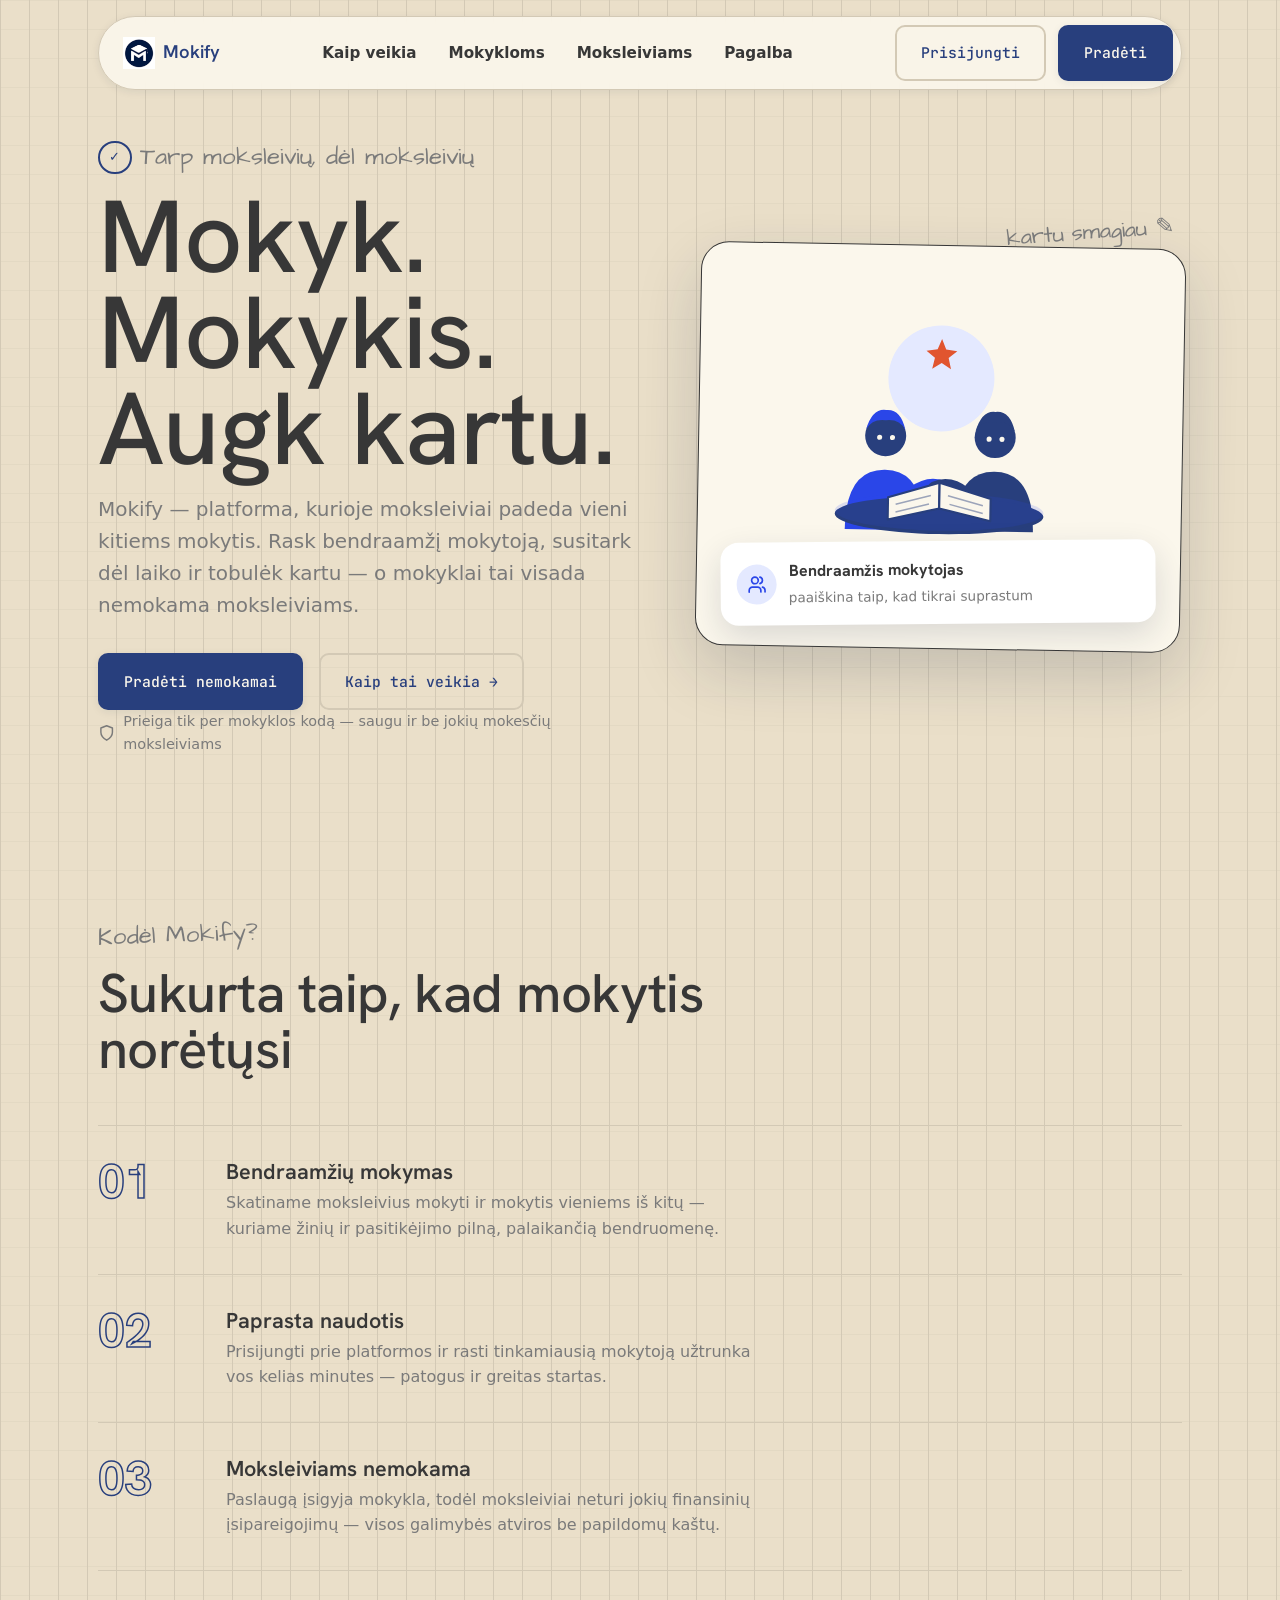
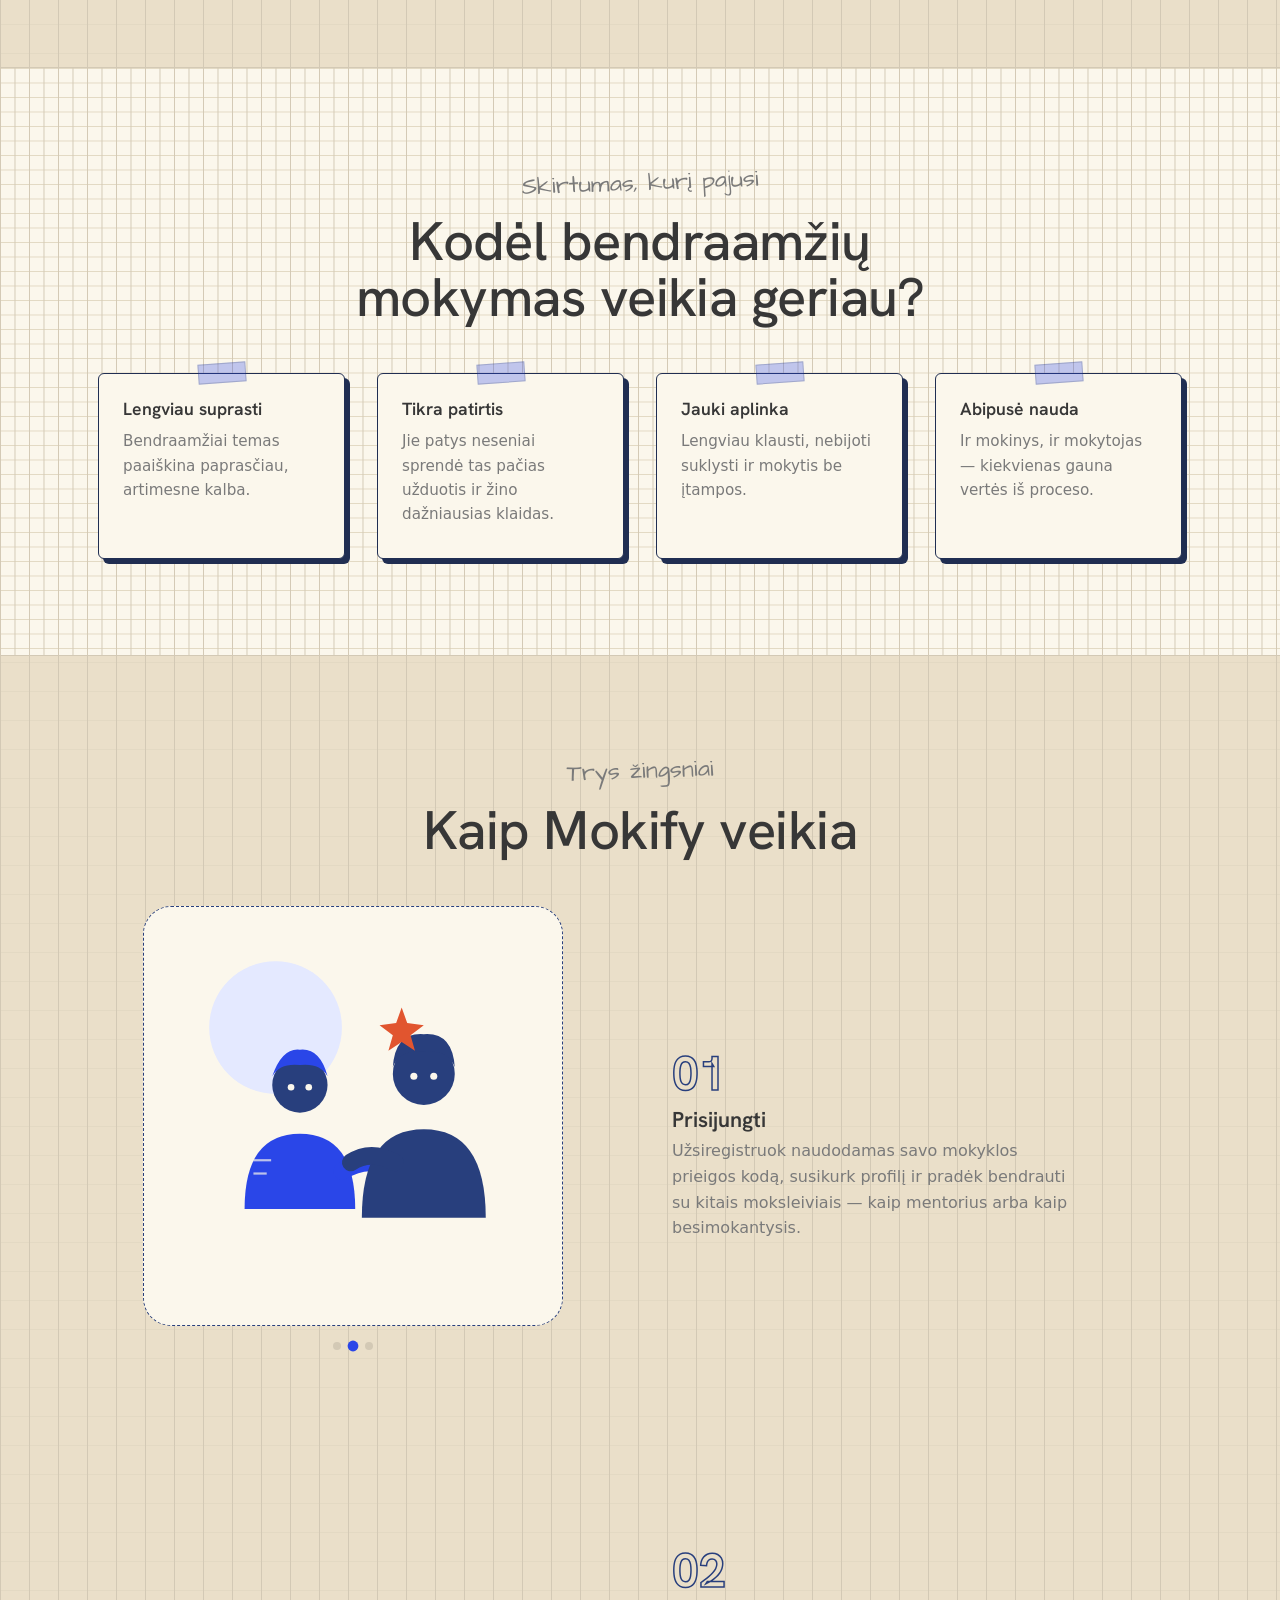
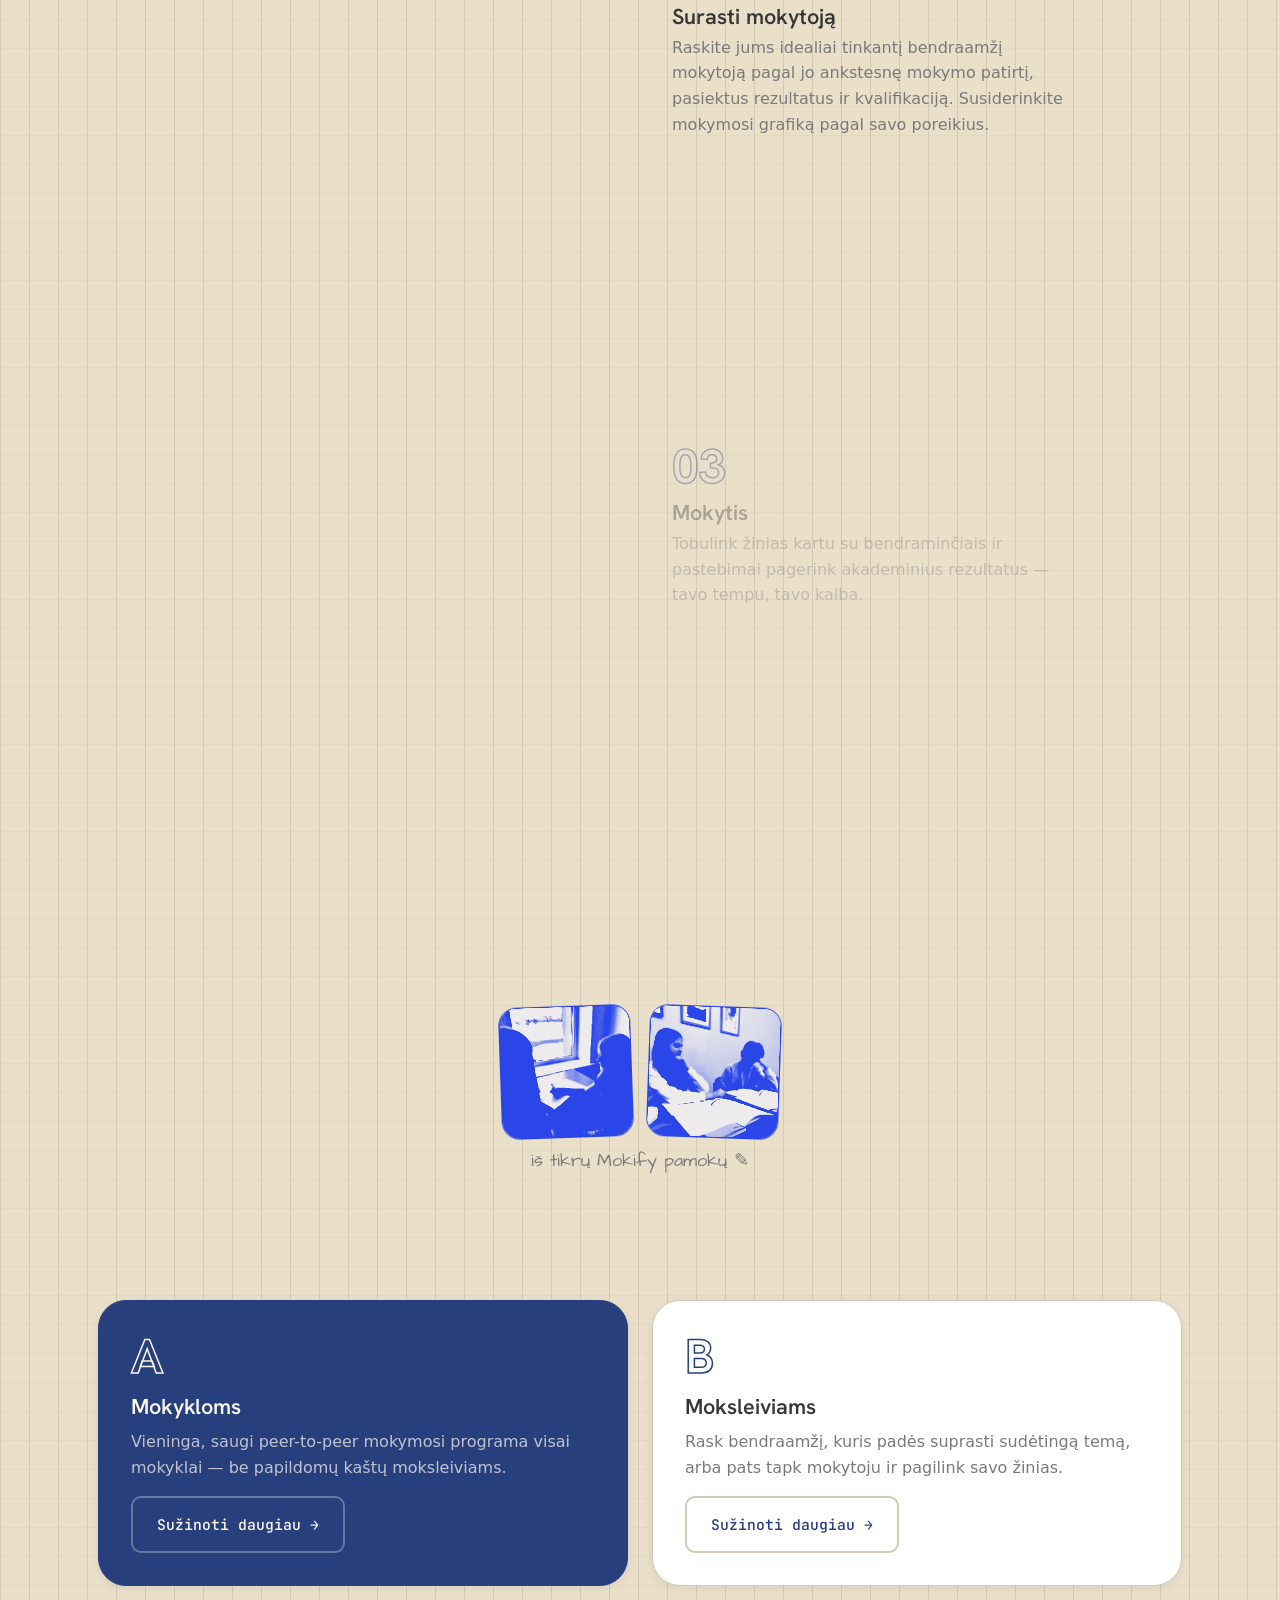
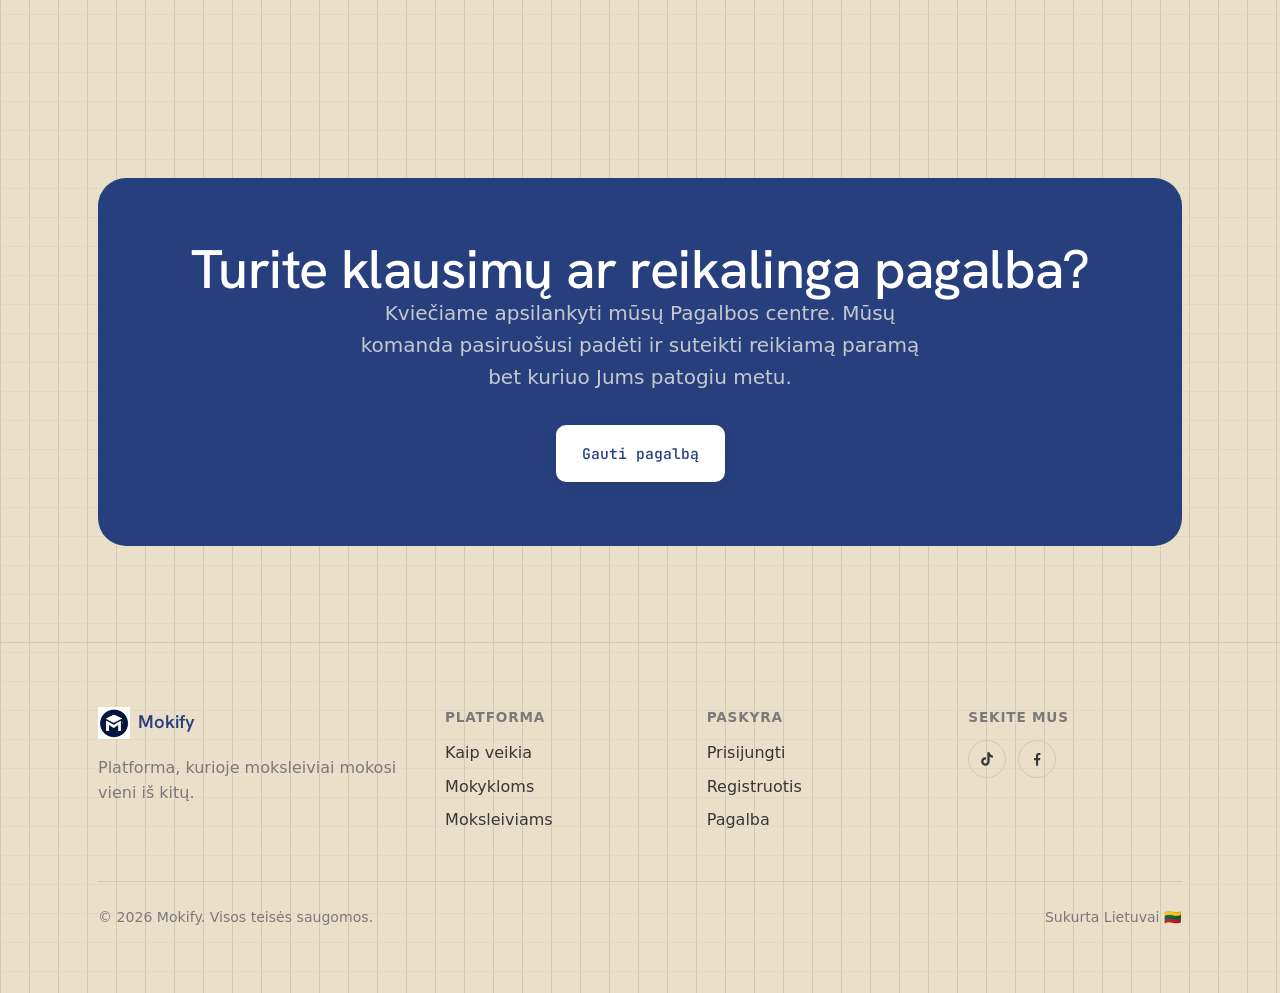
==== index.html @ 71fbcb48 "Initial commit: Mokify landing page Static HTML/CSS/JS landing page for Mokify, a peer-to-peer learn" ====
<!doctype html>
<html lang="lt" class="no-js">
<head>
<meta charset="UTF-8">
<meta name="viewport" content="width=device-width, initial-scale=1">
<title>Mokify — Mokyk. Mokykis. Augk kartu su bendraamžiais.</title>
<meta name="description" content="Mokify — platforma, kurioje moksleiviai mokosi vieni iš kitų. Mokykloms paprasta įdiegti, moksleiviams visada nemokama.">
<link rel="icon" href="assets/img/logo-mark.png">
<link rel="stylesheet" href="assets/css/style.css">
<script>document.documentElement.classList.replace('no-js','js');</script>
</head>
<body class="paper">

<a class="skip-link" href="#main">Praleisti ir pereiti prie turinio</a>

<!-- Duotone filter used to tint real Mokify program photos into the brand navy/cream palette -->
<svg width="0" height="0" style="position:absolute">
  <filter id="mokify-duotone" color-interpolation-filters="sRGB">
    <feColorMatrix type="matrix" values="0.33 0.33 0.33 0 0  0.33 0.33 0.33 0 0  0.33 0.33 0.33 0 0  0 0 0 1 0"/>
    <feComponentTransfer>
      <feFuncR type="table" tableValues="0.165 0.165 0.984"/>
      <feFuncG type="table" tableValues="0.275 0.275 0.969"/>
      <feFuncB type="table" tableValues="0.910 0.910 0.925"/>
    </feComponentTransfer>
  </filter>

  <defs>
    <!-- Scene 1: Prisijungti — figure logging in with a school ID at a laptop -->
    <symbol id="scene-login" viewBox="0 0 320 320">
      <circle cx="228" cy="86" r="72" fill="var(--blue-100)"/>
      <rect x="58" y="214" width="204" height="14" rx="6" fill="var(--navy-900)"/>
      <rect x="74" y="228" width="10" height="46" fill="var(--navy-900)"/>
      <rect x="236" y="228" width="10" height="46" fill="var(--navy-900)"/>
      <path d="M118 214 Q118 148 165 148 Q212 148 212 214 Z" fill="var(--blue-600)"/>
      <path d="M133 196 Q148 178 165 188" stroke="var(--blue-600)" stroke-width="17" stroke-linecap="round" fill="none"/>
      <path d="M197 196 Q182 178 165 188" stroke="var(--blue-600)" stroke-width="17" stroke-linecap="round" fill="none"/>
      <path d="M124 198 L124 152 L206 152 L206 198 Z" fill="var(--navy-900)"/>
      <rect x="130" y="158" width="70" height="34" fill="var(--blue-600)"/>
      <line x1="138" y1="167" x2="176" y2="167" stroke="var(--cream-100)" stroke-width="3" stroke-linecap="round"/>
      <line x1="138" y1="176" x2="164" y2="176" stroke="var(--cream-100)" stroke-width="3" stroke-linecap="round" opacity="0.7"/>
      <line x1="138" y1="185" x2="186" y2="185" stroke="var(--cream-100)" stroke-width="3" stroke-linecap="round"/>
      <circle cx="165" cy="104" r="26" fill="var(--navy-900)"/>
      <path d="M139 96 Q148 68 165 70 Q184 68 191 96 Q184 84 165 86 Q146 84 139 96Z" fill="var(--blue-600)"/>
      <circle cx="156" cy="106" r="3.2" fill="var(--cream-100)"/>
      <circle cx="174" cy="106" r="3.2" fill="var(--cream-100)"/>
      <rect x="228" y="46" width="66" height="86" rx="9" fill="var(--cream-100)" stroke="var(--navy-900)" stroke-width="2.5"/>
      <path d="M261 66 283 75 261 84 239 75Z" fill="var(--blue-600)"/>
      <circle cx="261" cy="98" r="11" fill="var(--navy-900)" opacity="0.18"/>
      <line x1="243" y1="112" x2="279" y2="112" stroke="var(--navy-900)" stroke-width="2.2" stroke-linecap="round" opacity="0.55"/>
      <line x1="243" y1="120" x2="269" y2="120" stroke="var(--navy-900)" stroke-width="2.2" stroke-linecap="round" opacity="0.35"/>
      <path pathLength="1" class="draw-in-path" d="M196 143 204 152 220 132" stroke="var(--red-500)" stroke-width="4.5" stroke-linecap="round" stroke-linejoin="round" fill="none"/>
    </symbol>

    <!-- Scene 2: Surasti mokytoją — two figures meeting mid-conversation -->
    <symbol id="scene-match" viewBox="0 0 320 320">
      <circle cx="90" cy="80" r="60" fill="var(--blue-100)"/>
      <path d="M62 244 Q62 176 112 176 Q162 176 162 244 Z" fill="var(--blue-600)"/>
      <circle cx="112" cy="132" r="25" fill="var(--navy-900)"/>
      <path d="M87 124 Q96 98 112 100 Q130 98 137 124 Q130 112 112 114 Q94 112 87 124Z" fill="var(--blue-600)"/>
      <circle cx="104" cy="134" r="3" fill="var(--cream-100)"/>
      <circle cx="120" cy="134" r="3" fill="var(--cream-100)"/>
      <path d="M150 210 Q172 196 192 206" stroke="var(--blue-600)" stroke-width="16" stroke-linecap="round" fill="none"/>

      <path d="M168 252 Q168 172 224 172 Q280 172 280 252 Z" fill="var(--navy-900)"/>
      <circle cx="224" cy="122" r="28" fill="var(--navy-900)"/>
      <path d="M196 116 Q198 84 224 86 Q250 84 252 116 Q246 100 224 102 Q202 100 196 116Z" fill="var(--navy-900)"/>
      <circle cx="215" cy="124" r="3.2" fill="var(--cream-100)"/>
      <circle cx="233" cy="124" r="3.2" fill="var(--cream-100)"/>
      <path d="M198 202 Q176 190 158 202" stroke="var(--navy-900)" stroke-width="16" stroke-linecap="round" fill="none"/>

      <g stroke="var(--cream-100)" stroke-width="2" opacity="0.7">
        <line x1="70" y1="200" x2="86" y2="200"/>
        <line x1="70" y1="212" x2="82" y2="212"/>
      </g>

      <path pathLength="1" class="draw-in-path" d="M204 62 209 76 224 78 212 87 216 101 204 93 192 101 196 87 184 78 199 76Z" fill="var(--red-500)" stroke="none"/>
    </symbol>

    <!-- Scene 3: Mokytis — two figures studying together at a table -->
    <symbol id="scene-learn" viewBox="0 0 320 320">
      <circle cx="160" cy="80" r="62" fill="var(--blue-100)"/>

      <!-- figure A -->
      <path d="M50 258 Q50 188 96 188 Q142 188 142 258 Z" fill="var(--blue-600)"/>
      <circle cx="96" cy="148" r="24" fill="var(--navy-900)"/>
      <path d="M73 141 Q80 116 96 118 Q113 116 119 141 Q112 128 96 130 Q80 128 73 141Z" fill="var(--blue-600)"/>
      <circle cx="89" cy="150" r="3" fill="var(--cream-100)"/>
      <circle cx="104" cy="150" r="3" fill="var(--cream-100)"/>
      <path d="M130 214 Q148 200 166 208" stroke="var(--blue-600)" stroke-width="15" stroke-linecap="round" fill="none"/>

      <!-- figure B -->
      <path d="M178 258 Q178 188 224 188 Q270 188 270 258 Z" fill="var(--navy-900)"/>
      <circle cx="224" cy="148" r="24" fill="var(--navy-900)"/>
      <path d="M201 141 Q208 116 224 118 Q241 116 247 141 Q240 128 224 130 Q208 128 201 141Z" fill="var(--navy-900)"/>
      <circle cx="217" cy="150" r="3" fill="var(--cream-100)"/>
      <circle cx="232" cy="150" r="3" fill="var(--cream-100)"/>
      <path d="M190 214 Q172 200 154 208" stroke="var(--navy-900)" stroke-width="15" stroke-linecap="round" fill="none"/>

      <!-- table sits in front of both figures' laps -->
      <ellipse cx="160" cy="240" rx="122" ry="22" fill="var(--navy-900)"/>
      <ellipse cx="160" cy="236" rx="122" ry="22" fill="var(--blue-600)" opacity="0.15"/>

      <!-- open book on the table, cream so it reads clearly against the navy -->
      <path d="M160 202 L100 220 L100 246 L160 232 Z" fill="var(--cream-100)" stroke="var(--navy-900)" stroke-width="2.5" stroke-linejoin="round"/>
      <path d="M160 202 L220 220 L220 246 L160 232 Z" fill="var(--cream-100)" stroke="var(--navy-900)" stroke-width="2.5" stroke-linejoin="round"/>
      <g stroke="var(--navy-900)" stroke-width="1.75" opacity="0.45">
        <line x1="109" y1="228" x2="150" y2="217"/>
        <line x1="109" y1="237" x2="148" y2="227"/>
        <line x1="170" y1="217" x2="211" y2="228"/>
        <line x1="172" y1="227" x2="211" y2="237"/>
      </g>

      <path pathLength="1" class="draw-in-path" style="--reveal-delay:70ms;" d="M160 144 C 172 144, 178 132, 172 122 C 166 114, 172 102, 160 98" stroke="var(--cream-100)" stroke-width="3" stroke-linecap="round" fill="none" opacity="0.9"/>
      <path pathLength="1" class="draw-in-path" style="--reveal-delay:140ms;" d="M160 34 165 46 178 48 168 56 171 69 160 62 149 69 152 56 142 48 155 46Z" fill="var(--red-500)" stroke="none"/>
    </symbol>
  </defs>
</svg>

<header class="site-header">
  <div class="container">
    <div class="nav-shell">
      <a href="index.html" class="brand">
        <img src="assets/img/logo-mark.png" alt="" width="32" height="32">
        Mokify
      </a>

      <nav class="nav-links" aria-label="Pagrindinis meniu">
        <a href="kaip-veikia.html">Kaip veikia</a>
        <a href="mokykloms.html">Mokykloms</a>
        <a href="moksleiviams.html">Moksleiviams</a>
        <a href="pagalba.html">Pagalba</a>
      </nav>

      <div class="nav-actions">
        <div class="nav-cta-group">
          <a href="prisijungti.html" class="btn btn-ghost">Prisijungti</a>
          <a href="registracija.html" class="btn btn-primary">Pradėti</a>
        </div>
        <button class="nav-toggle" aria-label="Atidaryti meniu" aria-expanded="false" aria-controls="mobile-menu">
          <svg width="20" height="20" viewBox="0 0 24 24" fill="none" stroke="currentColor" stroke-width="2" stroke-linecap="round"><line x1="3" y1="6" x2="21" y2="6"/><line x1="3" y1="12" x2="21" y2="12"/><line x1="3" y1="18" x2="21" y2="18"/></svg>
        </button>
      </div>
    </div>

    <div class="mobile-menu" id="mobile-menu">
      <a href="kaip-veikia.html">Kaip veikia</a>
      <a href="mokykloms.html">Mokykloms</a>
      <a href="moksleiviams.html">Moksleiviams</a>
      <a href="pagalba.html">Pagalba</a>
      <a href="prisijungti.html">Prisijungti</a>
      <a href="registracija.html" class="btn btn-primary btn-block">Pradėti</a>
    </div>
  </div>
</header>

<main id="main">

  <!-- HERO -->
  <section class="hero">
    <div class="container hero-grid">
      <div class="hero-copy">
        <p class="eyebrow" data-reveal style="--reveal-delay:0ms;"><span class="step-badge">✓</span> Tarp moksleivių, dėl moksleivių</p>
        <h1 data-reveal style="--reveal-delay:80ms;">Mokyk. Mokykis.<br>Augk kartu.</h1>
        <p class="lede" data-reveal style="--reveal-delay:160ms;">Mokify — platforma, kurioje moksleiviai padeda vieni kitiems mokytis. Rask bendraamžį mokytoją, susitark dėl laiko ir tobulėk kartu — o mokyklai tai visada nemokama moksleiviams.</p>

        <div class="hero-actions" data-reveal style="--reveal-delay:240ms;">
          <a href="registracija.html" class="btn btn-primary">Pradėti nemokamai</a>
          <a href="kaip-veikia.html" class="btn btn-ghost">Kaip tai veikia →</a>
        </div>

        <p class="hero-note" data-reveal style="--reveal-delay:300ms;">
          <svg width="18" height="18" viewBox="0 0 24 24" fill="none" stroke="currentColor" stroke-width="2" stroke-linecap="round" stroke-linejoin="round"><path d="M12 22s8-4.5 8-11V5l-8-3-8 3v6c0 6.5 8 11 8 11Z"/></svg>
          Prieiga tik per mokyklos kodą — saugu ir be jokių mokesčių moksleiviams
        </p>
      </div>

      <div class="hero-visual" data-reveal="scale" style="--reveal-delay:120ms;">
        <span class="hero-annotation">kartu smagiau ✎</span>
        <div class="hero-frame">
          <svg class="hero-illustration idle-float" viewBox="0 0 320 320" style="--tilt:0.6deg;"><use href="#scene-learn"></use></svg>
          <div class="hero-tag">
            <span class="icon-dot">
              <svg width="20" height="20" viewBox="0 0 24 24" fill="none" stroke="currentColor" stroke-width="2" stroke-linecap="round" stroke-linejoin="round"><path d="M17 21v-2a4 4 0 0 0-4-4H7a4 4 0 0 0-4 4v2"/><circle cx="10" cy="7" r="4"/><path d="M22 21v-2a4 4 0 0 0-3-3.87"/><path d="M16 3.13a4 4 0 0 1 0 7.75"/></svg>
            </span>
            <span>
              <strong style="display:block; font-family: var(--font-display);">Bendraamžis mokytojas</strong>
              <span class="text-muted" style="font-size:0.85rem;">paaiškina taip, kad tikrai suprastum</span>
            </span>
          </div>
        </div>
      </div>
    </div>
  </section>

  <!-- WHY MOKIFY -->
  <section class="section">
    <div class="container">
      <div class="section-head" data-reveal>
        <p class="eyebrow">Kodėl Mokify?</p>
        <h2>Sukurta taip, kad mokytis norėtųsi</h2>
      </div>

      <div class="reason-list">
        <div class="reason-row" data-reveal style="--reveal-delay:0ms;">
          <span class="reason-num">01</span>
          <div>
            <h3>Bendraamžių mokymas</h3>
            <p class="text-muted">Skatiname moksleivius mokyti ir mokytis vieniems iš kitų — kuriame žinių ir pasitikėjimo pilną, palaikančią bendruomenę.</p>
          </div>
        </div>

        <div class="reason-row" data-reveal style="--reveal-delay:90ms;">
          <span class="reason-num">02</span>
          <div>
            <h3>Paprasta naudotis</h3>
            <p class="text-muted">Prisijungti prie platformos ir rasti tinkamiausią mokytoją užtrunka vos kelias minutes — patogus ir greitas startas.</p>
          </div>
        </div>

        <div class="reason-row" data-reveal style="--reveal-delay:180ms;">
          <span class="reason-num">03</span>
          <div>
            <h3>Moksleiviams nemokama</h3>
            <p class="text-muted">Paslaugą įsigyja mokykla, todėl moksleiviai neturi jokių finansinių įsipareigojimų — visos galimybės atviros be papildomų kaštų.</p>
          </div>
        </div>
      </div>
    </div>
  </section>

  <!-- WHY PEER TEACHING -->
  <section class="section paper-fine" style="border-top:1px solid var(--cream-line); border-bottom:1px solid var(--cream-line);">
    <div class="container">
      <div class="section-head center" data-reveal>
        <p class="eyebrow" style="justify-content:center;">Skirtumas, kurį pajusi</p>
        <h2>Kodėl bendraamžių mokymas veikia geriau?</h2>
      </div>

      <div class="note-grid">
        <div class="note-card tilt-1" data-reveal style="--reveal-delay:0ms;">
          <h3>Lengviau suprasti</h3>
          <p class="text-muted">Bendraamžiai temas paaiškina paprasčiau, artimesne kalba.</p>
        </div>
        <div class="note-card tilt-2" data-reveal style="--reveal-delay:80ms;">
          <h3>Tikra patirtis</h3>
          <p class="text-muted">Jie patys neseniai sprendė tas pačias užduotis ir žino dažniausias klaidas.</p>
        </div>
        <div class="note-card tilt-3" data-reveal style="--reveal-delay:160ms;">
          <h3>Jauki aplinka</h3>
          <p class="text-muted">Lengviau klausti, nebijoti suklysti ir mokytis be įtampos.</p>
        </div>
        <div class="note-card tilt-4" data-reveal style="--reveal-delay:240ms;">
          <h3>Abipusė nauda</h3>
          <p class="text-muted">Ir mokinys, ir mokytojas — kiekvienas gauna vertės iš proceso.</p>
        </div>
      </div>
    </div>
  </section>

  <!-- HOW IT WORKS — pinned illustrated scroll sequence -->
  <section class="section" id="kaip-veikia-scrolly">
    <div class="container">
      <div class="section-head center" data-reveal>
        <p class="eyebrow" style="justify-content:center;">Trys žingsniai</p>
        <h2>Kaip Mokify veikia</h2>
      </div>

      <div class="scrolly" id="scrolly">
        <div class="scrolly-visual">
          <div class="scrolly-stage">
            <svg class="scrolly-scene" data-scene="0" viewBox="0 0 320 320"><use href="#scene-login"></use></svg>
            <svg class="scrolly-scene" data-scene="1" viewBox="0 0 320 320"><use href="#scene-match"></use></svg>
            <svg class="scrolly-scene" data-scene="2" viewBox="0 0 320 320"><use href="#scene-learn"></use></svg>
          </div>
          <div class="scrolly-progress" aria-hidden="true">
            <span class="dot" data-dot="0"></span>
            <span class="dot" data-dot="1"></span>
            <span class="dot" data-dot="2"></span>
          </div>
        </div>

        <div class="scrolly-steps">
          <div class="scrolly-step" data-step="0">
            <div class="scrolly-step-visual"><div class="scrolly-stage"><svg viewBox="0 0 320 320"><use href="#scene-login"></use></svg></div></div>
            <span class="reason-num">01</span>
            <h3>Prisijungti</h3>
            <p class="text-muted">Užsiregistruok naudodamas savo mokyklos prieigos kodą, susikurk profilį ir pradėk bendrauti su kitais moksleiviais — kaip mentorius arba kaip besimokantysis.</p>
          </div>
          <div class="scrolly-step" data-step="1">
            <div class="scrolly-step-visual"><div class="scrolly-stage"><svg viewBox="0 0 320 320"><use href="#scene-match"></use></svg></div></div>
            <span class="reason-num">02</span>
            <h3>Surasti mokytoją</h3>
            <p class="text-muted">Raskite jums idealiai tinkantį bendraamžį mokytoją pagal jo ankstesnę mokymo patirtį, pasiektus rezultatus ir kvalifikaciją. Susiderinkite mokymosi grafiką pagal savo poreikius.</p>
          </div>
          <div class="scrolly-step" data-step="2">
            <div class="scrolly-step-visual"><div class="scrolly-stage"><svg viewBox="0 0 320 320"><use href="#scene-learn"></use></svg></div></div>
            <span class="reason-num">03</span>
            <h3>Mokytis</h3>
            <p class="text-muted">Tobulink žinias kartu su bendraminčiais ir pastebimai pagerink akademinius rezultatus — tavo tempu, tavo kalba.</p>
          </div>
        </div>
      </div>
    </div>
  </section>

  <!-- REAL MOMENTS — small, secondary use of the real photos -->
  <section class="section" style="padding-block: var(--space-6);">
    <div class="container">
      <div class="photo-strip" data-reveal>
        <div class="photo-strip-imgs">
          <img class="duotone" src="assets/img/photo-desk.jpg" alt="Moksleivės kartu žiūri į vadovėlį prie mokyklos suolo." loading="lazy">
          <img class="duotone" src="assets/img/photo-study.jpg" alt="Mokinys aiškina užduotį bendraamžiui prie stalo." loading="lazy">
        </div>
        <p class="hand-note photo-strip-caption">iš tikrų Mokify pamokų ✎</p>
      </div>
    </div>
  </section>

  <!-- AUDIENCE SPLIT -->
  <section class="section">
    <div class="container">
      <div class="grid grid-2">
        <article class="card" data-reveal style="background:var(--navy-900); border-color:var(--navy-900);">
          <span class="reason-num" style="-webkit-text-stroke-color:var(--cream-100);">A</span>
          <h3 style="color:var(--cream-100); margin-top:var(--space-3);">Mokykloms</h3>
          <p style="color:rgba(251,247,236,0.72);">Vieninga, saugi peer-to-peer mokymosi programa visai mokyklai — be papildomų kaštų moksleiviams.</p>
          <a href="mokykloms.html" class="btn btn-ghost mt-4" style="border-color:rgba(251,247,236,0.3); color:var(--cream-100);">Sužinoti daugiau →</a>
        </article>

        <article class="card" data-reveal style="--reveal-delay:120ms;">
          <span class="reason-num">B</span>
          <h3 style="margin-top:var(--space-3);">Moksleiviams</h3>
          <p class="text-muted">Rask bendraamžį, kuris padės suprasti sudėtingą temą, arba pats tapk mokytoju ir pagilink savo žinias.</p>
          <a href="moksleiviams.html" class="btn btn-ghost mt-4">Sužinoti daugiau →</a>
        </article>
      </div>
    </div>
  </section>

  <!-- HELP CTA -->
  <section class="section">
    <div class="container">
      <div class="cta-banner" data-reveal="scale">
        <h2>Turite klausimų ar reikalinga pagalba?</h2>
        <p class="lede">Kviečiame apsilankyti mūsų Pagalbos centre. Mūsų komanda pasiruošusi padėti ir suteikti reikiamą paramą bet kuriuo Jums patogiu metu.</p>
        <a href="pagalba.html" class="btn btn-primary mt-6">Gauti pagalbą</a>
      </div>
    </div>
  </section>

</main>

<footer class="site-footer">
  <div class="container">
    <div class="footer-grid">
      <div>
        <a href="index.html" class="brand">
          <img src="assets/img/logo-mark.png" alt="" width="32" height="32">
          Mokify
        </a>
        <p class="text-muted mt-4" style="max-width:32ch;">Platforma, kurioje moksleiviai mokosi vieni iš kitų.</p>
      </div>

      <div class="footer-cols">
        <h4>Platforma</h4>
        <ul>
          <li><a href="kaip-veikia.html">Kaip veikia</a></li>
          <li><a href="mokykloms.html">Mokykloms</a></li>
          <li><a href="moksleiviams.html">Moksleiviams</a></li>
        </ul>
      </div>

      <div class="footer-cols">
        <h4>Paskyra</h4>
        <ul>
          <li><a href="prisijungti.html">Prisijungti</a></li>
          <li><a href="registracija.html">Registruotis</a></li>
          <li><a href="pagalba.html">Pagalba</a></li>
        </ul>
      </div>

      <div class="footer-cols">
        <h4>Sekite mus</h4>
        <div class="social-row">
          <a href="https://www.tiktok.com/@mokify_lt" aria-label="Mokify TikTok">
            <svg width="18" height="18" viewBox="0 0 24 24" fill="currentColor"><path d="M16.6 5.82s.51.5 0 0A4.278 4.278 0 0 1 15.54 3h-3.09v12.4a2.592 2.592 0 0 1-2.59 2.5c-1.42 0-2.6-1.16-2.6-2.6 0-1.72 1.66-3.01 3.37-2.48V9.66c-3.45-.46-6.47 2.22-6.47 5.64 0 3.33 2.76 5.7 5.69 5.7 3.14 0 5.69-2.55 5.69-5.7V9.01a7.35 7.35 0 0 0 4.3 1.38V7.3s-1.88.09-3.24-1.48Z"/></svg>
          </a>
          <a href="https://www.facebook.com/profile.php?id=61591806752446" aria-label="Mokify Facebook">
            <svg width="18" height="18" viewBox="0 0 24 24" fill="currentColor"><path d="M13.5 21v-7.5H16l.5-3h-3V8.25c0-.87.24-1.46 1.5-1.46H16.5V4.14C16.24 4.1 15.35 4 14.31 4 12.14 4 10.65 5.32 10.65 7.7v2.8H8.15v3h2.5V21Z"/></svg>
          </a>
        </div>
      </div>
    </div>

    <div class="footer-bottom">
      <span>© 2026 Mokify. Visos teisės saugomos.</span>
      <span>Sukurta Lietuvai 🇱🇹</span>
    </div>
  </div>
</footer>

<script src="assets/js/main.js"></script>
</body>
</html>
---- assets/css/style.css ----
/* ==========================================================================
   Mokify — Design System
   Style reference: illoca.unseen.co (cream/graph-paper + navy duotone +
   hand-drawn annotations), brand color anchored to the existing Mokify logo.
   ========================================================================== */

@import url('https://fonts.googleapis.com/css2?family=Hanken+Grotesk:wght@500;600;700&family=JetBrains+Mono:wght@400;500&family=Architects+Daughter&display=swap');

:root {
  /* Brand — measured from illoca.unseen.co's own computed styles */
  --navy-950: #202E52;
  --navy-900: #283F7D;
  --navy-800: #34509C;
  --blue-600: #2A46E8;
  --blue-500: #4763FF;
  --blue-100: #E4E9FF;

  /* Cream / paper — exact values read off illoca (#EADFC9 bg, two-tone grid) */
  --cream-100: #FBF7EC;
  --cream-200: #EADFC9;
  --cream-300: #E3D9C3;
  --cream-line: #D3C9B5;
  --cream-line-soft: #E3D9C3;

  /* Ink — illoca's heading/body color is neutral charcoal, not navy-tinted */
  --ink-900: #373737;
  --ink-700: #4A4A4A;
  --ink-500: #7A7A7A;
  --ink-300: #ACA79A;

  /* Accent */
  --red-500: #E1552F;
  --green-600: #1C8A5A;
  --white: #FFFFFF;

  /* Semantic */
  --bg: var(--cream-200);
  --surface: var(--cream-100);
  --surface-raised: var(--white);
  --text: var(--ink-900);
  --text-muted: var(--ink-500);
  --brand: var(--navy-900);
  --accent: var(--blue-600);

  /* Type — illoca uses a medium-weight geometric display face, the plain
     system stack for body copy, monospace for buttons/UI chrome, and an
     architect-hand-lettering face for annotations. */
  --font-display: 'Hanken Grotesk', system-ui, sans-serif;
  --font-body: system-ui, -apple-system, 'Segoe UI', sans-serif;
  --font-mono: 'JetBrains Mono', ui-monospace, monospace;
  --font-hand: 'Architects Daughter', cursive;

  /* Space (4/8pt rhythm) */
  --space-1: 4px;
  --space-2: 8px;
  --space-3: 12px;
  --space-4: 16px;
  --space-5: 24px;
  --space-6: 32px;
  --space-7: 48px;
  --space-8: 64px;
  --space-9: 96px;
  --space-10: 128px;

  /* Radius */
  --radius-sm: 10px;
  --radius-md: 18px;
  --radius-lg: 28px;
  --radius-full: 999px;

  /* Shadow */
  --shadow-sm: 0 2px 8px rgba(18, 33, 63, 0.08);
  --shadow-md: 0 12px 32px rgba(18, 33, 63, 0.14);
  --shadow-lg: 0 24px 64px rgba(18, 33, 63, 0.18);

  /* Motion */
  --ease-out: cubic-bezier(0.16, 1, 0.3, 1);
  --dur-fast: 150ms;
  --dur-base: 260ms;
  --dur-slow: 420ms;

  color-scheme: light;
}

/* ==========================================================================
   Reset
   ========================================================================== */

*, *::before, *::after { box-sizing: border-box; }

html {
  scroll-behavior: smooth;
  -webkit-text-size-adjust: 100%;
}

@media (prefers-reduced-motion: reduce) {
  html { scroll-behavior: auto; }
  *, *::before, *::after {
    animation-duration: 0.01ms !important;
    animation-iteration-count: 1 !important;
    transition-duration: 0.01ms !important;
    scroll-behavior: auto !important;
  }
}

body {
  margin: 0;
  background: var(--bg);
  color: var(--text);
  font-family: var(--font-body);
  font-size: 16px;
  line-height: 1.6;
  -webkit-font-smoothing: antialiased;
}

img { max-width: 100%; display: block; }
a { color: inherit; text-decoration: none; }
button { font: inherit; }
ul { margin: 0; padding: 0; list-style: none; }
h1, h2, h3, h4, p { margin: 0; }

::selection { background: var(--navy-900); color: var(--cream-100); }

:focus-visible {
  outline: 3px solid var(--blue-600);
  outline-offset: 3px;
  border-radius: 4px;
}

.skip-link {
  position: absolute;
  left: -999px;
  top: 0;
  background: var(--navy-900);
  color: var(--white);
  padding: var(--space-3) var(--space-5);
  border-radius: 0 0 var(--radius-sm) 0;
  z-index: 1000;
}
.skip-link:focus {
  left: 0;
}

/* ==========================================================================
   Graph paper texture (illoca reference)
   ========================================================================== */

.paper {
  background-color: var(--cream-200);
  background-image:
    linear-gradient(90deg, var(--cream-line) 1px, transparent 0px),
    linear-gradient(var(--cream-line-soft) 1px, transparent 0px);
  background-size: 29px 29px, 29px 29px;
}

.paper-fine {
  background-color: var(--cream-100);
  background-image:
    linear-gradient(90deg, var(--cream-line) 1px, transparent 0px),
    linear-gradient(var(--cream-line-soft) 1px, transparent 0px);
  background-size: 14.5px 14.5px, 14.5px 14.5px;
}

/* ==========================================================================
   Layout
   ========================================================================== */

.container {
  width: 100%;
  max-width: 1180px;
  margin-inline: auto;
  padding-inline: var(--space-5);
}

@media (min-width: 768px) {
  .container { padding-inline: var(--space-7); }
}

.section {
  padding-block: var(--space-8);
}

@media (min-width: 1024px) {
  .section { padding-block: var(--space-9); }
}

.section-head {
  max-width: 640px;
  margin-bottom: var(--space-7);
}

.section-head.center {
  margin-inline: auto;
  text-align: center;
}

/* ==========================================================================
   Typography
   ========================================================================== */

.eyebrow {
  display: inline-flex;
  align-items: center;
  gap: var(--space-2);
  font-family: var(--font-hand);
  font-size: 1.5rem;
  color: var(--ink-500);
  transform: rotate(-2deg);
  margin-bottom: var(--space-3);
}

.eyebrow .step-badge {
  font-family: var(--font-mono);
  font-size: 0.8rem;
  font-weight: 500;
  color: var(--navy-900);
}

h1, .h1 {
  font-family: var(--font-display);
  font-weight: 500;
  font-size: clamp(3rem, 4vw + 3.2rem, 9.25rem);
  line-height: 0.94;
  letter-spacing: -0.01em;
  color: var(--ink-900);
}

h2, .h2 {
  font-family: var(--font-display);
  font-weight: 500;
  font-size: clamp(2.1rem, 2vw + 1.8rem, 3.75rem);
  line-height: 1.02;
  letter-spacing: -0.01em;
  color: var(--ink-900);
}

h3, .h3 {
  font-family: var(--font-display);
  font-weight: 600;
  font-size: 1.35rem;
  line-height: 1.3;
  color: var(--ink-900);
}

.lede {
  font-size: clamp(1.05rem, 0.4vw + 1rem, 1.25rem);
  color: var(--text-muted);
  max-width: 46ch;
}

.text-muted { color: var(--text-muted); }

/* ==========================================================================
   Buttons
   ========================================================================== */

.btn {
  display: inline-flex;
  align-items: center;
  justify-content: center;
  gap: var(--space-2);
  padding: 0.9rem 1.5rem;
  min-height: 48px;
  border-radius: 10px;
  font-family: var(--font-mono);
  font-weight: 500;
  font-size: 0.92rem;
  border: 2px solid transparent;
  cursor: pointer;
  transition: transform var(--dur-fast) var(--ease-out), box-shadow var(--dur-fast) var(--ease-out), background var(--dur-fast) var(--ease-out);
  touch-action: manipulation;
}

.btn:active { transform: scale(0.97); }

.btn-primary {
  background: var(--navy-900);
  color: var(--cream-100);
  box-shadow: var(--shadow-sm);
}
.btn-primary:hover { background: var(--navy-800); box-shadow: var(--shadow-md); }

.btn-accent {
  background: var(--blue-600);
  color: var(--white);
}
.btn-accent:hover { background: var(--blue-500); box-shadow: var(--shadow-md); }

.btn-ghost {
  background: transparent;
  color: var(--navy-900);
  border-color: var(--cream-line);
}
.btn-ghost:hover { border-color: var(--navy-900); }

.btn-block { width: 100%; }

.btn[disabled] {
  opacity: 0.5;
  cursor: not-allowed;
  pointer-events: none;
}

/* ==========================================================================
   Header / Nav
   ========================================================================== */

.site-header {
  position: sticky;
  top: 0;
  z-index: 100;
  padding-top: var(--space-4);
}

.nav-shell {
  display: flex;
  align-items: center;
  justify-content: space-between;
  gap: var(--space-4);
  background: rgba(251, 247, 236, 0.9);
  backdrop-filter: blur(10px);
  border: 1px solid var(--cream-line);
  border-radius: var(--radius-full);
  padding: var(--space-2) var(--space-2) var(--space-2) var(--space-5);
  box-shadow: var(--shadow-sm);
  transition: box-shadow var(--dur-base) var(--ease-out), transform var(--dur-base) var(--ease-out);
}
.site-header.is-scrolled .nav-shell {
  box-shadow: var(--shadow-md);
}

.brand {
  display: flex;
  align-items: center;
  gap: var(--space-2);
  font-family: var(--font-display);
  font-weight: 600;
  font-size: 1.15rem;
  color: var(--navy-900);
}
.brand img { height: 32px; width: 32px; }

.nav-links {
  display: none;
  align-items: center;
  gap: var(--space-6);
  font-weight: 600;
  font-size: 0.95rem;
}

.nav-links a {
  position: relative;
  padding-block: var(--space-1);
}
.nav-links a::after {
  content: "";
  position: absolute;
  left: 0;
  right: 0;
  bottom: -2px;
  height: 2px;
  background: var(--blue-600);
  transform: scaleX(0);
  transform-origin: left;
  transition: transform var(--dur-base) var(--ease-out);
}
.nav-links a:hover::after,
.nav-links a[aria-current="page"]::after { transform: scaleX(1); }
.nav-links a[aria-current="page"] { color: var(--blue-600); }
.nav-links a:hover { color: var(--blue-600); }

.nav-actions {
  display: flex;
  align-items: center;
  gap: var(--space-2);
}

.nav-cta-group { display: none; align-items: center; gap: var(--space-3); }

.nav-toggle {
  display: inline-flex;
  align-items: center;
  justify-content: center;
  width: 44px;
  height: 44px;
  border-radius: var(--radius-full);
  border: 1px solid var(--cream-line);
  background: var(--surface-raised);
  cursor: pointer;
}

@media (min-width: 900px) {
  .nav-links { display: flex; }
  .nav-cta-group { display: flex; }
  .nav-toggle { display: none; }
}

.mobile-menu {
  display: none;
  flex-direction: column;
  gap: var(--space-1);
  margin-top: var(--space-2);
  padding: var(--space-4);
  background: var(--surface-raised);
  border: 1px solid var(--cream-line);
  border-radius: var(--radius-lg);
  box-shadow: var(--shadow-md);
}
.mobile-menu.is-open { display: flex; }
.mobile-menu a {
  padding: var(--space-3) var(--space-3);
  border-radius: var(--radius-sm);
  font-weight: 600;
}
.mobile-menu a:hover { background: var(--cream-200); }
.mobile-menu .btn { margin-top: var(--space-2); }

@media (min-width: 900px) {
  .mobile-menu { display: none !important; }
}

/* ==========================================================================
   Hand-drawn decorations
   ========================================================================== */

.hand-note {
  font-family: var(--font-hand);
  font-size: 1.5rem;
  color: var(--ink-500);
  line-height: 1.2;
}

.scribble-underline {
  position: relative;
  display: inline-block;
}
.scribble-underline svg {
  position: absolute;
  left: 0;
  bottom: -0.18em;
  width: 100%;
  height: 0.5em;
  color: var(--red-500);
}

.step-badge {
  display: inline-flex;
  align-items: center;
  justify-content: center;
  width: 2.1rem;
  height: 2.1rem;
  border: 2px solid var(--navy-900);
  border-radius: 50%;
}

/* ==========================================================================
   Motion — scroll reveal + hand-drawn line draw-in
   Every effect below is skipped outright under prefers-reduced-motion via
   the global rule near the top of this file, which forces near-zero
   durations; content is written to be visible by default either way.
   ========================================================================== */

/* Scoped to .js: if main.js never loads/executes, [data-reveal] content
   stays at its natural, fully-visible state instead of stuck at opacity:0. */
.js [data-reveal] {
  opacity: 0;
  transform: translateY(28px);
  transition: opacity 0.7s var(--ease-out), transform 0.7s var(--ease-out);
  transition-delay: var(--reveal-delay, 0ms);
}
.js [data-reveal].is-visible {
  opacity: 1;
  transform: translateY(0);
}
.js [data-reveal="scale"] { transform: translateY(0) scale(0.94); }
.js [data-reveal="scale"].is-visible { transform: translateY(0) scale(1); }

/* Hand-drawn strokes that "draw" themselves in when scrolled into view.
   Paths use pathLength="1" so dasharray/dashoffset work regardless of
   actual geometry. */
.js .draw-in path,
.js .draw-in line,
.js .draw-in-path {
  stroke-dasharray: 1;
  stroke-dashoffset: 1;
  transition: stroke-dashoffset 1.1s var(--ease-out);
  transition-delay: var(--reveal-delay, 0ms);
}
.js .draw-in.is-visible path,
.js .draw-in.is-visible line,
.js .draw-in-path.is-visible {
  stroke-dashoffset: 0;
}

.hover-lift {
  transition: transform var(--dur-base) var(--ease-out);
}
.hover-lift:hover {
  transform: translateY(-3px) rotate(-0.4deg);
}

@keyframes drift {
  0%, 100% { transform: translateY(0) rotate(var(--tilt, 0deg)); }
  50% { transform: translateY(-8px) rotate(var(--tilt, 0deg)); }
}
.idle-float {
  animation: drift 5.5s ease-in-out infinite;
}
@media (prefers-reduced-motion: reduce) {
  .idle-float { animation: none; }
}

/* ==========================================================================
   Hero
   ========================================================================== */

.hero {
  padding-top: var(--space-7);
  padding-bottom: var(--space-8);
  position: relative;
  overflow: hidden;
}

.hero-grid {
  display: grid;
  gap: var(--space-8);
  align-items: center;
}

@media (min-width: 960px) {
  .hero-grid { grid-template-columns: 1.05fr 0.95fr; }
}

.hero-copy .lede { margin-top: var(--space-4); }

.hero-actions {
  display: flex;
  flex-wrap: wrap;
  align-items: center;
  gap: var(--space-4);
  margin-top: var(--space-6);
}

.hero-note {
  display: flex;
  align-items: center;
  gap: var(--space-2);
  font-size: 0.9rem;
  color: var(--text-muted);
}

.hero-visual {
  position: relative;
}

.hero-frame {
  position: relative;
  border-radius: var(--radius-lg);
  overflow: hidden;
  border: 1.5px solid var(--ink-900);
  box-shadow: var(--shadow-lg);
  transform: rotate(1deg);
  background: var(--cream-100);
  aspect-ratio: 1/1;
}
@media (min-width: 640px) { .hero-frame { aspect-ratio: 6/5; } }

.hero-illustration {
  width: 100%;
  height: 100%;
  padding: var(--space-8) var(--space-6);
}

.hero-annotation {
  position: absolute;
  top: -30px;
  right: 8px;
  font-family: var(--font-hand);
  font-size: 1.4rem;
  color: var(--ink-500);
  transform: rotate(-4deg);
  z-index: 2;
}
@media (max-width: 640px) { .hero-annotation { display: none; } }

.hero-tag {
  position: absolute;
  bottom: var(--space-5);
  left: var(--space-5);
  right: var(--space-5);
  background: var(--surface-raised);
  border-radius: var(--radius-md);
  padding: var(--space-4);
  box-shadow: var(--shadow-md);
  transform: rotate(-1.5deg);
  display: flex;
  align-items: center;
  gap: var(--space-3);
}

.hero-tag .icon-dot {
  flex-shrink: 0;
  width: 40px;
  height: 40px;
  border-radius: 50%;
  background: var(--blue-100);
  display: flex;
  align-items: center;
  justify-content: center;
  color: var(--blue-600);
}

.hero-scribble {
  position: absolute;
  top: -18px;
  right: -34px;
  width: 140px;
  color: var(--red-500);
  transform: rotate(6deg);
  display: none;
}
@media (min-width: 1180px) { .hero-scribble { display: block; } }

/* ==========================================================================
   Photo strip — small, secondary placement for the real program photos
   ========================================================================== */

.photo-strip {
  display: flex;
  flex-direction: column;
  align-items: center;
  gap: var(--space-3);
}
.photo-strip-imgs {
  display: flex;
  gap: var(--space-4);
}
.photo-strip-imgs img {
  width: 132px;
  height: 132px;
  object-fit: cover;
  border-radius: var(--radius-md);
  border: 1.5px solid var(--ink-900);
}
.photo-strip-imgs img:first-child { transform: rotate(-2deg); }
.photo-strip-imgs img:last-child { transform: rotate(2deg); }
.photo-strip-caption {
  color: var(--ink-500);
  font-size: 1.15rem;
}

/* ==========================================================================
   Duotone image treatment
   ========================================================================== */

.duotone {
  filter: contrast(2.6) brightness(0.98) url(#mokify-duotone);
}

/* ==========================================================================
   Cards / Grids
   ========================================================================== */

.grid {
  display: grid;
  gap: var(--space-5);
}

.grid-3 { grid-template-columns: repeat(1, 1fr); }
.grid-4 { grid-template-columns: repeat(1, 1fr); }
.grid-2 { grid-template-columns: repeat(1, 1fr); }

@media (min-width: 640px) {
  .grid-4 { grid-template-columns: repeat(2, 1fr); }
  .grid-2 { grid-template-columns: repeat(2, 1fr); }
}
@media (min-width: 960px) {
  .grid-3 { grid-template-columns: repeat(3, 1fr); }
  .grid-4 { grid-template-columns: repeat(4, 1fr); }
}

.card {
  background: var(--surface-raised);
  border: 1px solid var(--cream-line);
  border-radius: var(--radius-lg);
  padding: var(--space-6);
  box-shadow: var(--shadow-sm);
  transition: transform var(--dur-base) var(--ease-out), box-shadow var(--dur-base) var(--ease-out);
}
.card:hover { transform: translateY(-4px); box-shadow: var(--shadow-md); }

.card .icon-tile {
  width: 52px;
  height: 52px;
  border-radius: var(--radius-md);
  background: var(--blue-100);
  color: var(--blue-600);
  display: flex;
  align-items: center;
  justify-content: center;
  margin-bottom: var(--space-4);
}

.card h3 { margin-bottom: var(--space-2); }

.card-flat {
  background: var(--cream-100);
  border: 1px dashed var(--cream-line);
  border-radius: var(--radius-md);
  padding: var(--space-5);
}

/* ==========================================================================
   Reason rows — big outline numerals directly on the paper, no card chrome
   ========================================================================== */

.reason-list {
  border-top: 1px solid var(--cream-line);
}

.reason-row {
  display: grid;
  grid-template-columns: 64px 1fr;
  gap: var(--space-5);
  align-items: start;
  padding-block: var(--space-6);
  border-bottom: 1px solid var(--cream-line);
}

@media (min-width: 640px) {
  .reason-row { grid-template-columns: 96px 1fr; gap: var(--space-6); }
}

.reason-num {
  font-family: var(--font-display);
  font-weight: 700;
  font-size: 2.25rem;
  line-height: 1;
  color: transparent;
  -webkit-text-stroke: 1.5px var(--navy-900);
}

@media (min-width: 640px) {
  .reason-num { font-size: 3rem; }
}

.reason-row h3 { margin-bottom: var(--space-1); }
.reason-row p { max-width: 52ch; }

/* ==========================================================================
   Sticky notes — pinned index-card grid (illoca-style paper-cutout shadow,
   not a soft SaaS drop-shadow)
   ========================================================================== */

.note-grid {
  display: grid;
  gap: var(--space-6);
  grid-template-columns: repeat(1, 1fr);
}
@media (min-width: 640px) { .note-grid { grid-template-columns: repeat(2, 1fr); } }
@media (min-width: 960px) { .note-grid { grid-template-columns: repeat(4, 1fr); } }

.note-card {
  position: relative;
  background: var(--cream-100);
  border: 1.5px solid var(--navy-950);
  border-radius: 6px;
  padding: var(--space-5) var(--space-5) var(--space-6);
  box-shadow: 5px 5px 0 var(--navy-950);
  transition: transform var(--dur-base) var(--ease-out), box-shadow var(--dur-base) var(--ease-out);
}
.note-card:hover {
  transform: translate(-3px, -3px);
  box-shadow: 8px 8px 0 var(--navy-950);
}
.note-card::before {
  content: "";
  position: absolute;
  top: -11px;
  left: 50%;
  width: 48px;
  height: 20px;
  margin-left: -24px;
  background: rgba(42, 70, 232, 0.28);
  border: 1px solid rgba(18, 33, 63, 0.18);
  transform: rotate(-4deg);
}
.note-card h3 { font-size: 1.1rem; margin-bottom: var(--space-2); }
.note-card p { font-size: 0.95rem; }

.tilt-1 { transform: rotate(-1.4deg); }
.tilt-2 { transform: rotate(1deg); }
.tilt-3 { transform: rotate(-0.8deg); }
.tilt-4 { transform: rotate(1.6deg); }
.tilt-1:hover, .tilt-2:hover, .tilt-3:hover, .tilt-4:hover { transform: translate(-3px, -3px) rotate(0deg); }

/* ==========================================================================
   Steps (illoca-style numbered sections)
   ========================================================================== */

.step-row {
  display: grid;
  gap: var(--space-6);
  align-items: center;
  padding-block: var(--space-7);
  border-top: 1px solid var(--cream-line);
}
.step-row:first-of-type { border-top: none; }

@media (min-width: 900px) {
  .step-row { grid-template-columns: 1fr 1fr; gap: var(--space-8); }
  .step-row.reverse .step-visual { order: 2; }
}

.step-visual img {
  border-radius: var(--radius-lg);
  aspect-ratio: 4/3;
  object-fit: cover;
  box-shadow: var(--shadow-md);
}

.step-visual { position: relative; }

.sketch-panel {
  aspect-ratio: 4/3;
  border-radius: var(--radius-lg);
  border: 1.5px dashed var(--navy-900);
  background: var(--cream-100);
  display: flex;
  align-items: center;
  justify-content: center;
  padding: var(--space-6);
}
.sketch-panel svg { width: 100%; height: 100%; max-width: 280px; }

.step-connector {
  display: none;
}
@media (min-width: 900px) {
  .step-connector {
    display: block;
    width: 2px;
    margin-inline: auto;
    height: var(--space-7);
  }
  .step-connector svg { width: 100%; height: 100%; }
}

/* ==========================================================================
   Scrollytelling — pinned illustrated sequence (illoca-style scroll pin)
   Desktop: sticky visual stage + tall step column, active step driven by JS.
   Mobile/no-JS/reduced-motion: falls back to a normal stacked layout with
   one inline illustration per step (no pinning, no dependency on JS state).
   ========================================================================== */

.scrolly-visual { display: none; }

.scrolly-stage {
  position: relative;
  width: 100%;
  max-width: 420px;
  margin-inline: auto;
  aspect-ratio: 1/1;
  border-radius: var(--radius-lg);
  border: 1.5px dashed var(--navy-900);
  background: var(--cream-100);
  overflow: hidden;
}

.scrolly-scene {
  position: absolute;
  inset: 0;
  width: 100%;
  height: 100%;
  padding: var(--space-6);
  opacity: 0;
  transform: scale(0.96);
  transition: opacity 0.55s var(--ease-out), transform 0.55s var(--ease-out);
}
.scrolly-scene.is-active { opacity: 1; transform: scale(1); }
/* No JS: show the first scene statically rather than nothing. */
.scrolly-scene:first-child { opacity: 1; transform: scale(1); }
.js .scrolly-scene:first-child { opacity: 0; transform: scale(0.96); }
.js .scrolly-scene.is-active { opacity: 1; transform: scale(1); }

.scrolly-progress {
  display: flex;
  gap: var(--space-2);
  justify-content: center;
  margin-top: var(--space-4);
}
.scrolly-progress .dot {
  width: 8px;
  height: 8px;
  border-radius: 50%;
  background: var(--cream-line);
  transition: background var(--dur-base) var(--ease-out), transform var(--dur-base) var(--ease-out);
}
.scrolly-progress .dot.is-active { background: var(--blue-600); transform: scale(1.35); }

.scrolly-step-visual { margin-bottom: var(--space-5); }
.scrolly-step-visual .scrolly-stage { max-width: 320px; }
.scrolly-step-visual svg { width: 100%; height: 100%; padding: var(--space-5); }

.scrolly-steps { display: flex; flex-direction: column; gap: var(--space-7); }

.scrolly-step {
  padding: var(--space-6);
  border-radius: var(--radius-lg);
  border: 1px solid var(--cream-line);
  background: var(--surface-raised);
}
.scrolly-step h3 { margin: var(--space-2) 0 var(--space-1); }

@media (min-width: 900px) {
  .scrolly {
    display: grid;
    grid-template-columns: 1fr 1fr;
    gap: var(--space-8);
    align-items: start;
  }
  .scrolly-visual {
    display: block;
    position: sticky;
    top: 112px;
  }
  .scrolly-step-visual { display: none; }
  .scrolly-steps { gap: 34vh; padding-block: 16vh 30vh; }
  .scrolly-step {
    border: none;
    background: transparent;
    padding: 0;
    max-width: 40ch;
    opacity: 0.35;
    transition: opacity var(--dur-slow) var(--ease-out);
  }
  .scrolly-step.is-active { opacity: 1; }
}

/* ==========================================================================
   Stat / trust strip
   ========================================================================== */

.strip {
  display: flex;
  flex-wrap: wrap;
  gap: var(--space-6);
  justify-content: center;
  padding: var(--space-6) 0;
}
.strip-item {
  display: flex;
  align-items: center;
  gap: var(--space-2);
  font-weight: 600;
  color: var(--ink-700);
}

/* ==========================================================================
   CTA banner
   ========================================================================== */

.cta-banner {
  background: var(--navy-900);
  color: var(--cream-100);
  border-radius: var(--radius-lg);
  padding: var(--space-8) var(--space-6);
  text-align: center;
  position: relative;
  overflow: hidden;
}
.cta-banner h2 { color: var(--white); }
.cta-banner .lede { color: rgba(251, 247, 236, 0.75); margin-inline: auto; }
.cta-banner .btn-primary { background: var(--white); color: var(--navy-900); }
.cta-banner .btn-primary:hover { background: var(--cream-200); }

/* ==========================================================================
   Footer
   ========================================================================== */

.site-footer {
  border-top: 1px solid var(--cream-line);
  padding-block: var(--space-8);
}

.footer-grid {
  display: grid;
  gap: var(--space-7);
}

@media (min-width: 768px) {
  .footer-grid { grid-template-columns: 1.4fr 1fr 1fr 1fr; }
}

.footer-cols h4 {
  font-family: var(--font-body);
  font-size: 0.85rem;
  text-transform: uppercase;
  letter-spacing: 0.06em;
  color: var(--ink-500);
  margin-bottom: var(--space-3);
}

.footer-cols ul { display: flex; flex-direction: column; gap: var(--space-2); }
.footer-cols a:hover { color: var(--blue-600); }

.footer-bottom {
  margin-top: var(--space-7);
  padding-top: var(--space-5);
  border-top: 1px solid var(--cream-line);
  display: flex;
  flex-wrap: wrap;
  gap: var(--space-3);
  align-items: center;
  justify-content: space-between;
  font-size: 0.88rem;
  color: var(--text-muted);
}

.social-row { display: flex; gap: var(--space-3); }
.social-row a {
  width: 38px;
  height: 38px;
  border-radius: 50%;
  border: 1px solid var(--cream-line);
  display: flex;
  align-items: center;
  justify-content: center;
}
.social-row a:hover { background: var(--navy-900); color: var(--cream-100); }

/* ==========================================================================
   Forms (signup / login shell)
   ========================================================================== */

.auth-shell {
  min-height: 100dvh;
  display: grid;
}
@media (min-width: 960px) {
  .auth-shell { grid-template-columns: 1fr 1fr; }
}

.auth-panel {
  display: flex;
  align-items: center;
  padding: var(--space-6);
}
@media (min-width: 768px) { .auth-panel { padding: var(--space-9); } }

.auth-card { width: 100%; max-width: 420px; margin-inline: auto; }

.auth-side {
  display: none;
  position: relative;
  padding: var(--space-9) var(--space-8);
  color: var(--cream-100);
  background: var(--navy-900);
  flex-direction: column;
  justify-content: space-between;
}
@media (min-width: 960px) { .auth-side { display: flex; } }

.field {
  margin-bottom: var(--space-5);
}
.field label {
  display: block;
  font-weight: 600;
  font-size: 0.92rem;
  margin-bottom: var(--space-2);
}
.field-hint {
  font-size: 0.85rem;
  color: var(--text-muted);
  margin-top: var(--space-2);
}
.field-error {
  font-size: 0.85rem;
  color: var(--red-500);
  margin-top: var(--space-2);
  display: none;
}
.field.has-error .field-error { display: block; }
.field.has-error input { border-color: var(--red-500); }

input[type="text"],
input[type="email"],
input[type="password"],
input[type="tel"],
select,
textarea {
  width: 100%;
  padding: 0.85rem 1rem;
  min-height: 48px;
  border-radius: var(--radius-sm);
  border: 1.5px solid var(--cream-line);
  background: var(--surface-raised);
  font: inherit;
  color: var(--text);
  transition: border-color var(--dur-fast) var(--ease-out);
}
input:focus, select:focus, textarea:focus {
  border-color: var(--blue-600);
}

.password-field { position: relative; }
.password-toggle {
  position: absolute;
  right: var(--space-3);
  top: 50%;
  transform: translateY(-50%);
  background: none;
  border: none;
  cursor: pointer;
  color: var(--ink-500);
  padding: var(--space-2);
}

.role-switch {
  display: grid;
  grid-template-columns: 1fr 1fr;
  gap: var(--space-2);
  background: var(--cream-200);
  padding: var(--space-1);
  border-radius: var(--radius-full);
  margin-bottom: var(--space-6);
}
.role-switch button {
  border: none;
  background: transparent;
  padding: var(--space-2) var(--space-3);
  border-radius: var(--radius-full);
  font-weight: 600;
  cursor: pointer;
  color: var(--ink-500);
}
.role-switch button[aria-selected="true"] {
  background: var(--surface-raised);
  color: var(--navy-900);
  box-shadow: var(--shadow-sm);
}

.divider-row {
  display: flex;
  align-items: center;
  gap: var(--space-3);
  color: var(--text-muted);
  font-size: 0.85rem;
  margin-block: var(--space-5);
}
.divider-row::before, .divider-row::after {
  content: "";
  flex: 1;
  height: 1px;
  background: var(--cream-line);
}

/* ==========================================================================
   Dashboard shell
   ========================================================================== */

.dash-shell {
  display: flex;
  min-height: 100dvh;
}

.dash-sidebar {
  display: none;
  width: 260px;
  flex-shrink: 0;
  background: var(--surface-raised);
  border-right: 1px solid var(--cream-line);
  padding: var(--space-6) var(--space-5);
  flex-direction: column;
  gap: var(--space-6);
}
@media (min-width: 900px) { .dash-sidebar { display: flex; } }

.dash-nav { display: flex; flex-direction: column; gap: var(--space-1); }
.dash-nav a {
  display: flex;
  align-items: center;
  gap: var(--space-3);
  padding: var(--space-3) var(--space-3);
  border-radius: var(--radius-sm);
  font-weight: 600;
  color: var(--ink-700);
}
.dash-nav a:hover { background: var(--cream-200); }
.dash-nav a[aria-current="page"] { background: var(--blue-100); color: var(--blue-600); }

.dash-main { flex: 1; min-width: 0; }
.dash-topbar {
  display: flex;
  align-items: center;
  justify-content: space-between;
  gap: var(--space-4);
  padding: var(--space-4) var(--space-5);
  border-bottom: 1px solid var(--cream-line);
  background: var(--surface-raised);
  position: sticky;
  top: 0;
  z-index: 10;
}
.dash-content { padding: var(--space-6) var(--space-5); }
@media (min-width: 768px) { .dash-content { padding: var(--space-7); } }

.stat-card {
  background: var(--surface-raised);
  border: 1px solid var(--cream-line);
  border-radius: var(--radius-md);
  padding: var(--space-5);
}
.stat-card .stat-value {
  font-family: var(--font-display);
  font-size: 2rem;
  font-weight: 700;
  color: var(--navy-950);
}

.empty-state {
  text-align: center;
  padding: var(--space-8) var(--space-5);
  border: 1.5px dashed var(--cream-line);
  border-radius: var(--radius-lg);
  color: var(--text-muted);
}

.badge {
  display: inline-flex;
  align-items: center;
  gap: var(--space-1);
  padding: 0.3rem 0.7rem;
  border-radius: var(--radius-full);
  font-size: 0.78rem;
  font-weight: 700;
  text-transform: uppercase;
  letter-spacing: 0.04em;
}
.badge-soon { background: var(--blue-100); color: var(--blue-600); }

/* ==========================================================================
   Utilities
   ========================================================================== */

.mt-2 { margin-top: var(--space-2); }
.mt-4 { margin-top: var(--space-4); }
.mt-6 { margin-top: var(--space-6); }
.mb-4 { margin-bottom: var(--space-4); }
.text-center { text-align: center; }
.rotate-back { transform: rotate(-1deg); }
.sr-only {
  position: absolute;
  width: 1px; height: 1px;
  padding: 0; margin: -1px;
  overflow: hidden;
  clip: rect(0,0,0,0);
  white-space: nowrap;
  border: 0;
}
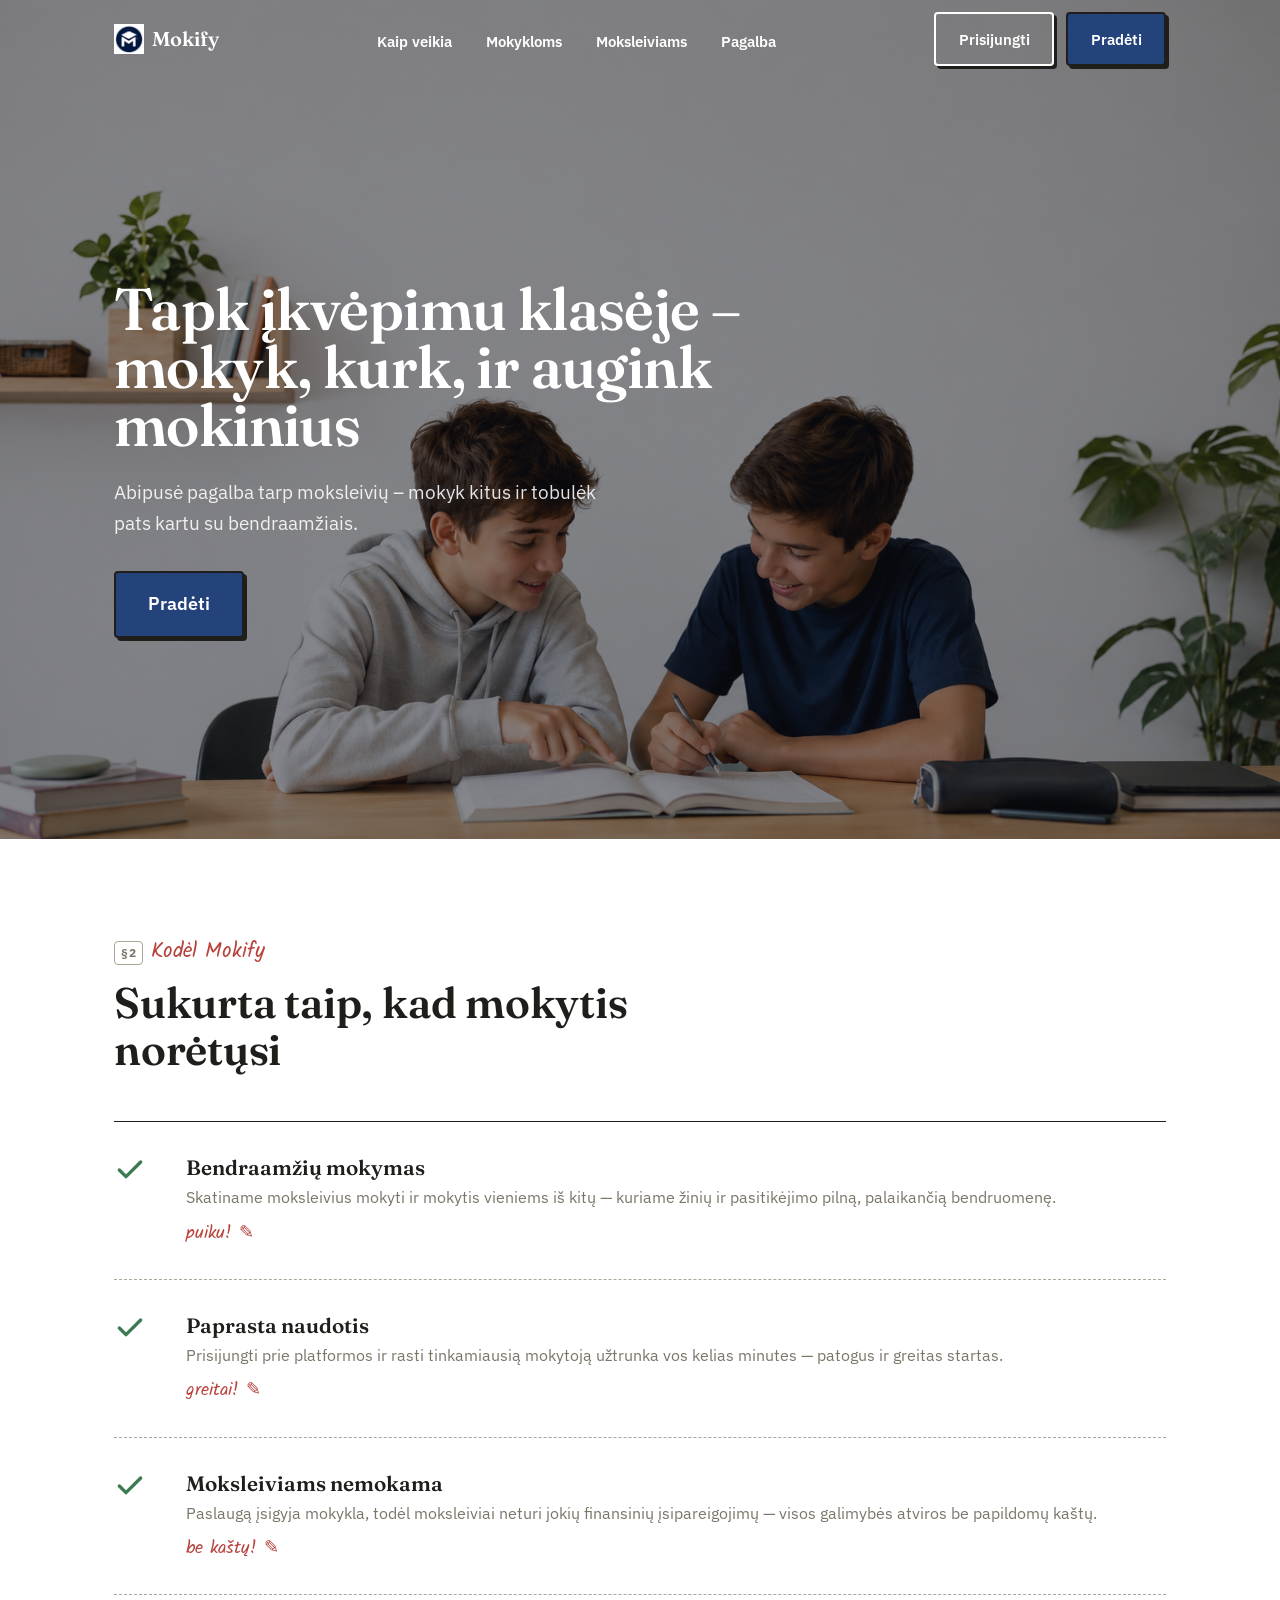
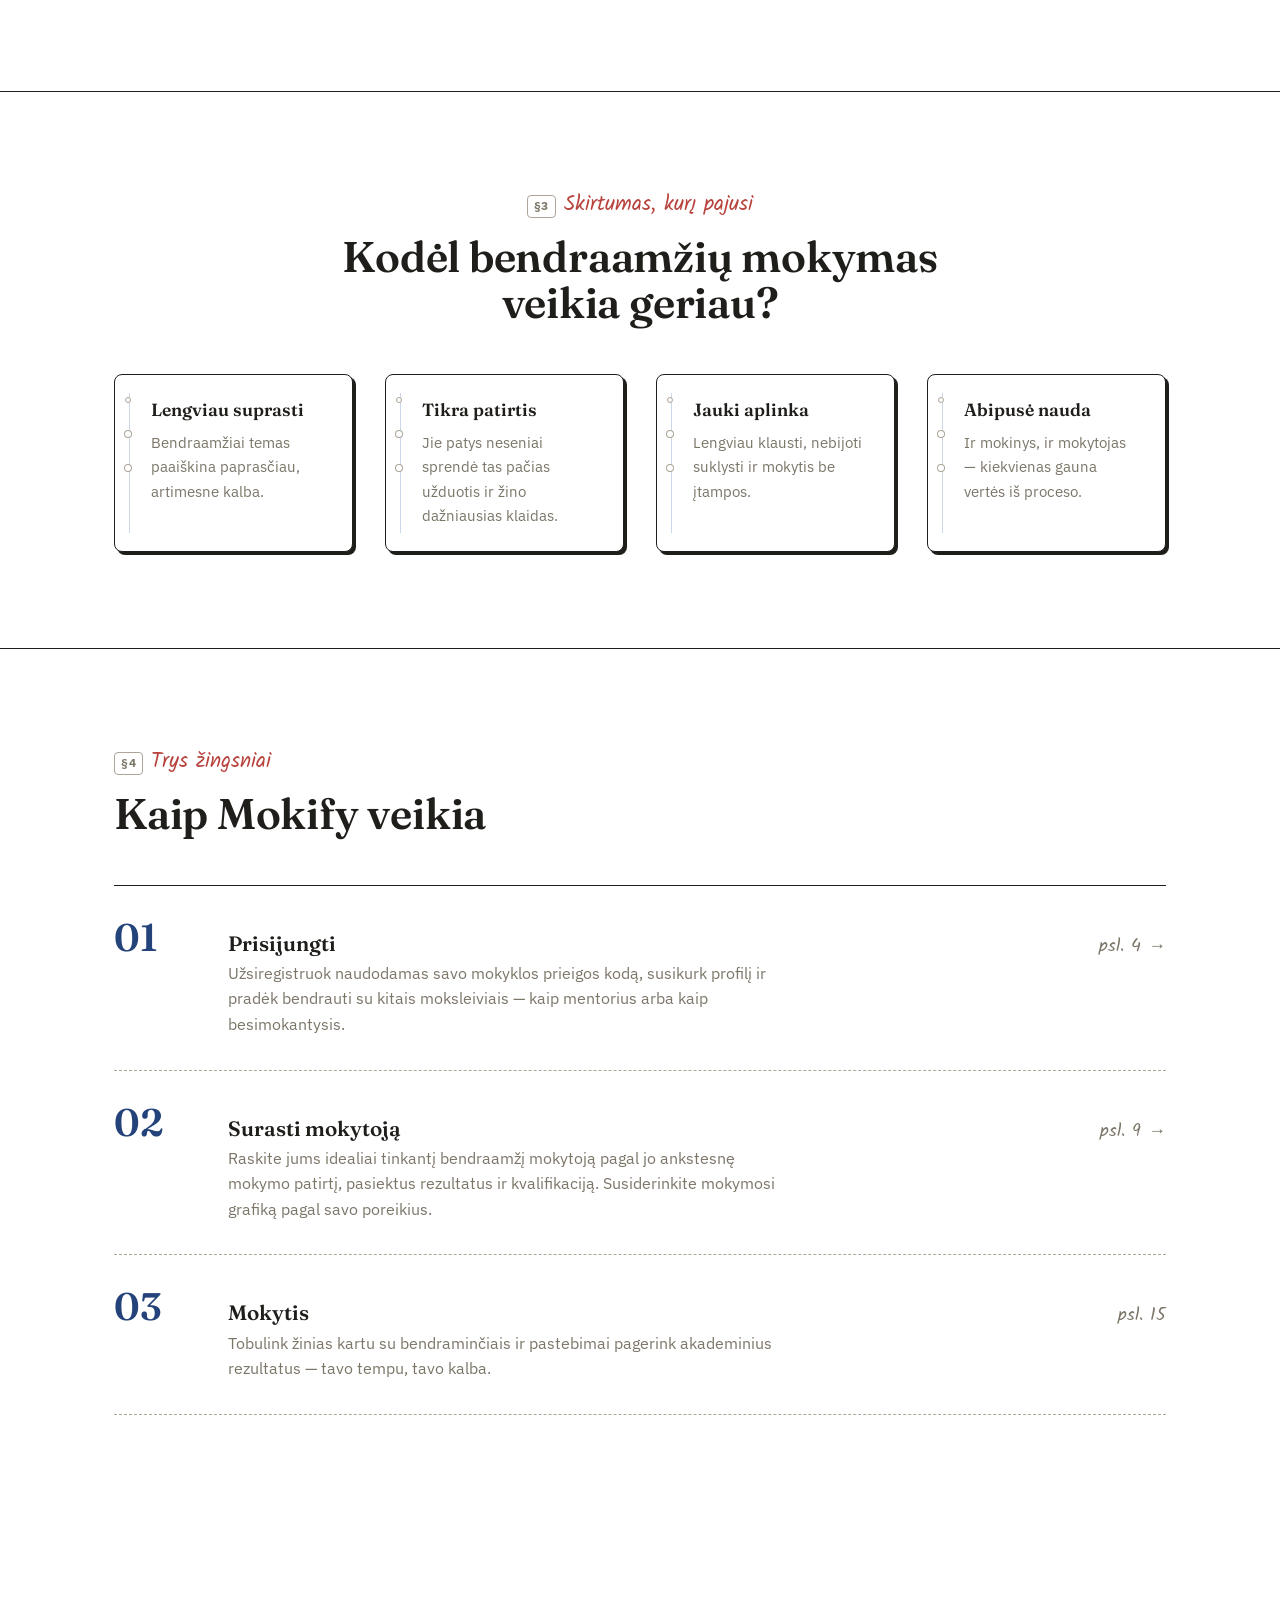
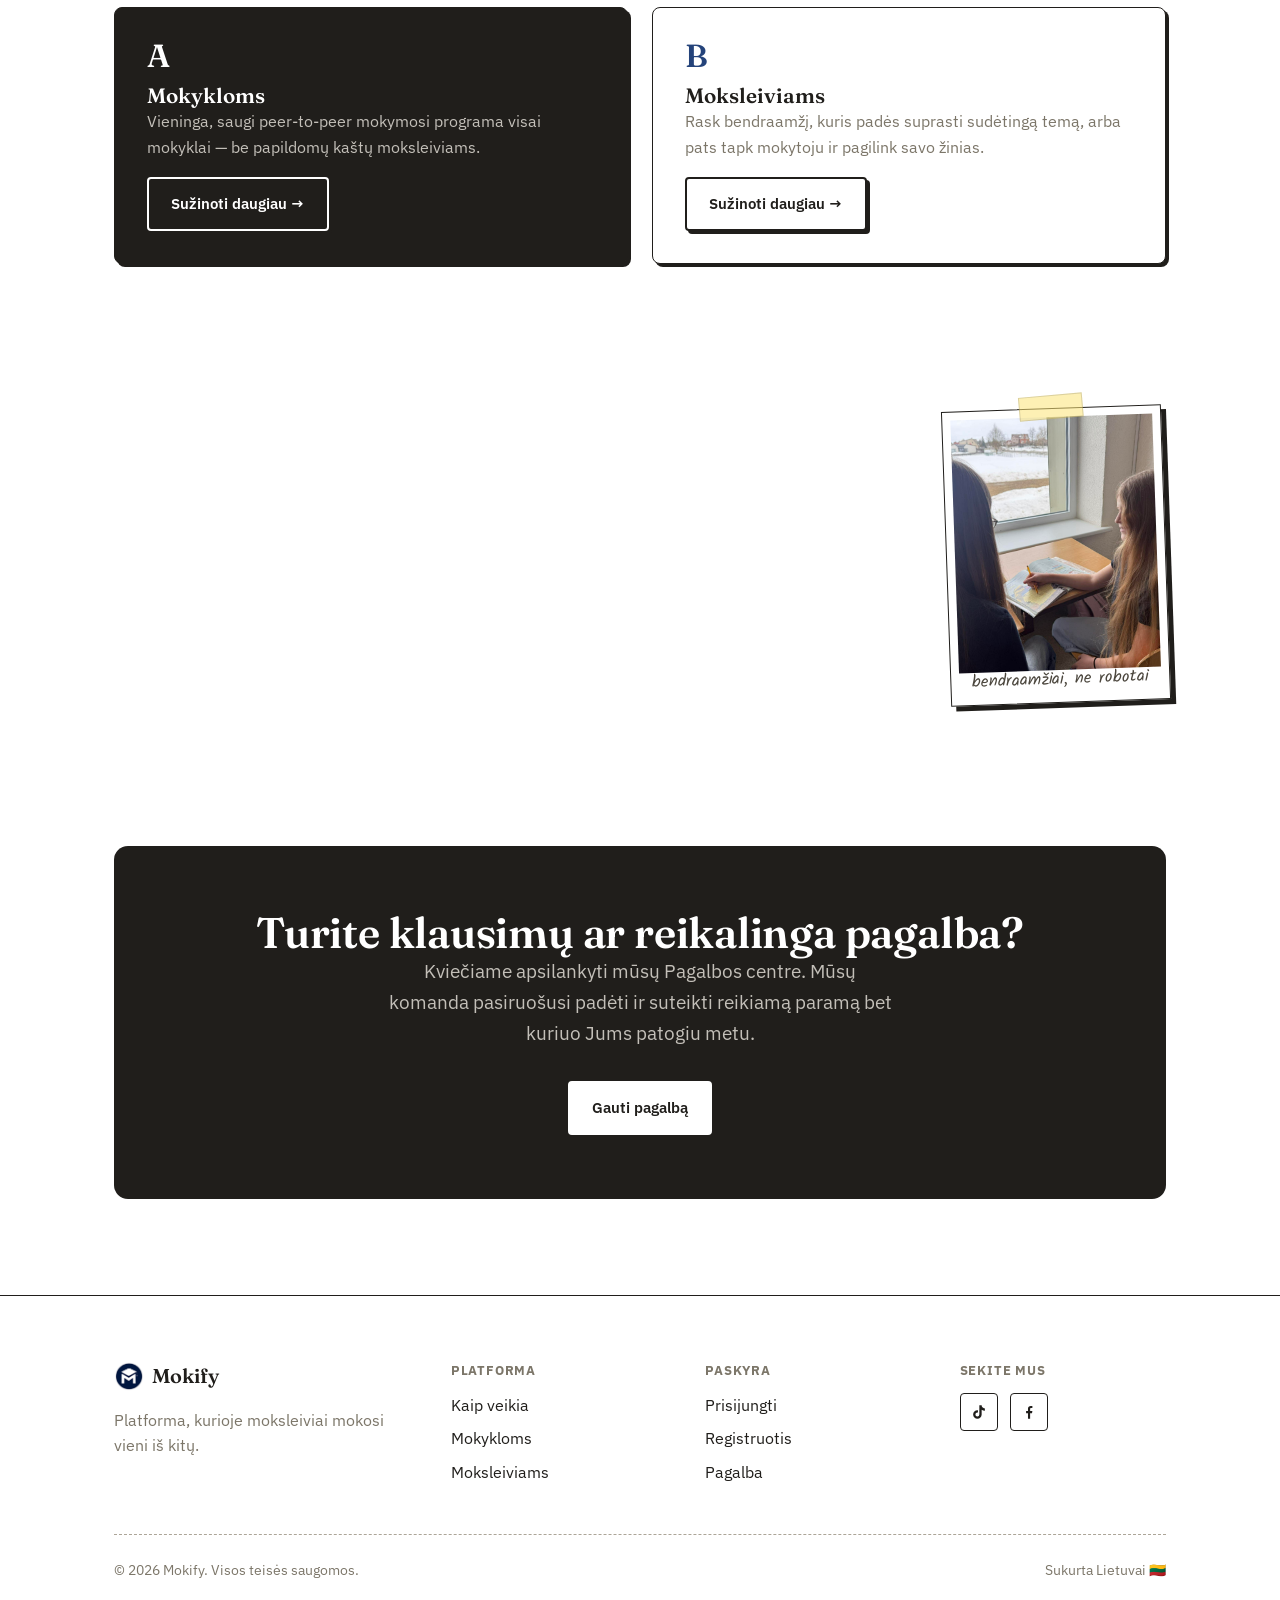
==== commit caf70261: "Redesign landing page, add 404 page, fix hero header gap - New exercise-book visual language: paper/" ====
--- a/index.html
+++ b/index.html
@@ -13,114 +13,11 @@
 
 <a class="skip-link" href="#main">Praleisti ir pereiti prie turinio</a>
 
-<!-- Duotone filter used to tint real Mokify program photos into the brand navy/cream palette -->
-<svg width="0" height="0" style="position:absolute">
-  <filter id="mokify-duotone" color-interpolation-filters="sRGB">
-    <feColorMatrix type="matrix" values="0.33 0.33 0.33 0 0  0.33 0.33 0.33 0 0  0.33 0.33 0.33 0 0  0 0 0 1 0"/>
-    <feComponentTransfer>
-      <feFuncR type="table" tableValues="0.165 0.165 0.984"/>
-      <feFuncG type="table" tableValues="0.275 0.275 0.969"/>
-      <feFuncB type="table" tableValues="0.910 0.910 0.925"/>
-    </feComponentTransfer>
-  </filter>
-
-  <defs>
-    <!-- Scene 1: Prisijungti — figure logging in with a school ID at a laptop -->
-    <symbol id="scene-login" viewBox="0 0 320 320">
-      <circle cx="228" cy="86" r="72" fill="var(--blue-100)"/>
-      <rect x="58" y="214" width="204" height="14" rx="6" fill="var(--navy-900)"/>
-      <rect x="74" y="228" width="10" height="46" fill="var(--navy-900)"/>
-      <rect x="236" y="228" width="10" height="46" fill="var(--navy-900)"/>
-      <path d="M118 214 Q118 148 165 148 Q212 148 212 214 Z" fill="var(--blue-600)"/>
-      <path d="M133 196 Q148 178 165 188" stroke="var(--blue-600)" stroke-width="17" stroke-linecap="round" fill="none"/>
-      <path d="M197 196 Q182 178 165 188" stroke="var(--blue-600)" stroke-width="17" stroke-linecap="round" fill="none"/>
-      <path d="M124 198 L124 152 L206 152 L206 198 Z" fill="var(--navy-900)"/>
-      <rect x="130" y="158" width="70" height="34" fill="var(--blue-600)"/>
-      <line x1="138" y1="167" x2="176" y2="167" stroke="var(--cream-100)" stroke-width="3" stroke-linecap="round"/>
-      <line x1="138" y1="176" x2="164" y2="176" stroke="var(--cream-100)" stroke-width="3" stroke-linecap="round" opacity="0.7"/>
-      <line x1="138" y1="185" x2="186" y2="185" stroke="var(--cream-100)" stroke-width="3" stroke-linecap="round"/>
-      <circle cx="165" cy="104" r="26" fill="var(--navy-900)"/>
-      <path d="M139 96 Q148 68 165 70 Q184 68 191 96 Q184 84 165 86 Q146 84 139 96Z" fill="var(--blue-600)"/>
-      <circle cx="156" cy="106" r="3.2" fill="var(--cream-100)"/>
-      <circle cx="174" cy="106" r="3.2" fill="var(--cream-100)"/>
-      <rect x="228" y="46" width="66" height="86" rx="9" fill="var(--cream-100)" stroke="var(--navy-900)" stroke-width="2.5"/>
-      <path d="M261 66 283 75 261 84 239 75Z" fill="var(--blue-600)"/>
-      <circle cx="261" cy="98" r="11" fill="var(--navy-900)" opacity="0.18"/>
-      <line x1="243" y1="112" x2="279" y2="112" stroke="var(--navy-900)" stroke-width="2.2" stroke-linecap="round" opacity="0.55"/>
-      <line x1="243" y1="120" x2="269" y2="120" stroke="var(--navy-900)" stroke-width="2.2" stroke-linecap="round" opacity="0.35"/>
-      <path pathLength="1" class="draw-in-path" d="M196 143 204 152 220 132" stroke="var(--red-500)" stroke-width="4.5" stroke-linecap="round" stroke-linejoin="round" fill="none"/>
-    </symbol>
-
-    <!-- Scene 2: Surasti mokytoją — two figures meeting mid-conversation -->
-    <symbol id="scene-match" viewBox="0 0 320 320">
-      <circle cx="90" cy="80" r="60" fill="var(--blue-100)"/>
-      <path d="M62 244 Q62 176 112 176 Q162 176 162 244 Z" fill="var(--blue-600)"/>
-      <circle cx="112" cy="132" r="25" fill="var(--navy-900)"/>
-      <path d="M87 124 Q96 98 112 100 Q130 98 137 124 Q130 112 112 114 Q94 112 87 124Z" fill="var(--blue-600)"/>
-      <circle cx="104" cy="134" r="3" fill="var(--cream-100)"/>
-      <circle cx="120" cy="134" r="3" fill="var(--cream-100)"/>
-      <path d="M150 210 Q172 196 192 206" stroke="var(--blue-600)" stroke-width="16" stroke-linecap="round" fill="none"/>
-
-      <path d="M168 252 Q168 172 224 172 Q280 172 280 252 Z" fill="var(--navy-900)"/>
-      <circle cx="224" cy="122" r="28" fill="var(--navy-900)"/>
-      <path d="M196 116 Q198 84 224 86 Q250 84 252 116 Q246 100 224 102 Q202 100 196 116Z" fill="var(--navy-900)"/>
-      <circle cx="215" cy="124" r="3.2" fill="var(--cream-100)"/>
-      <circle cx="233" cy="124" r="3.2" fill="var(--cream-100)"/>
-      <path d="M198 202 Q176 190 158 202" stroke="var(--navy-900)" stroke-width="16" stroke-linecap="round" fill="none"/>
-
-      <g stroke="var(--cream-100)" stroke-width="2" opacity="0.7">
-        <line x1="70" y1="200" x2="86" y2="200"/>
-        <line x1="70" y1="212" x2="82" y2="212"/>
-      </g>
-
-      <path pathLength="1" class="draw-in-path" d="M204 62 209 76 224 78 212 87 216 101 204 93 192 101 196 87 184 78 199 76Z" fill="var(--red-500)" stroke="none"/>
-    </symbol>
-
-    <!-- Scene 3: Mokytis — two figures studying together at a table -->
-    <symbol id="scene-learn" viewBox="0 0 320 320">
-      <circle cx="160" cy="80" r="62" fill="var(--blue-100)"/>
-
-      <!-- figure A -->
-      <path d="M50 258 Q50 188 96 188 Q142 188 142 258 Z" fill="var(--blue-600)"/>
-      <circle cx="96" cy="148" r="24" fill="var(--navy-900)"/>
-      <path d="M73 141 Q80 116 96 118 Q113 116 119 141 Q112 128 96 130 Q80 128 73 141Z" fill="var(--blue-600)"/>
-      <circle cx="89" cy="150" r="3" fill="var(--cream-100)"/>
-      <circle cx="104" cy="150" r="3" fill="var(--cream-100)"/>
-      <path d="M130 214 Q148 200 166 208" stroke="var(--blue-600)" stroke-width="15" stroke-linecap="round" fill="none"/>
-
-      <!-- figure B -->
-      <path d="M178 258 Q178 188 224 188 Q270 188 270 258 Z" fill="var(--navy-900)"/>
-      <circle cx="224" cy="148" r="24" fill="var(--navy-900)"/>
-      <path d="M201 141 Q208 116 224 118 Q241 116 247 141 Q240 128 224 130 Q208 128 201 141Z" fill="var(--navy-900)"/>
-      <circle cx="217" cy="150" r="3" fill="var(--cream-100)"/>
-      <circle cx="232" cy="150" r="3" fill="var(--cream-100)"/>
-      <path d="M190 214 Q172 200 154 208" stroke="var(--navy-900)" stroke-width="15" stroke-linecap="round" fill="none"/>
-
-      <!-- table sits in front of both figures' laps -->
-      <ellipse cx="160" cy="240" rx="122" ry="22" fill="var(--navy-900)"/>
-      <ellipse cx="160" cy="236" rx="122" ry="22" fill="var(--blue-600)" opacity="0.15"/>
-
-      <!-- open book on the table, cream so it reads clearly against the navy -->
-      <path d="M160 202 L100 220 L100 246 L160 232 Z" fill="var(--cream-100)" stroke="var(--navy-900)" stroke-width="2.5" stroke-linejoin="round"/>
-      <path d="M160 202 L220 220 L220 246 L160 232 Z" fill="var(--cream-100)" stroke="var(--navy-900)" stroke-width="2.5" stroke-linejoin="round"/>
-      <g stroke="var(--navy-900)" stroke-width="1.75" opacity="0.45">
-        <line x1="109" y1="228" x2="150" y2="217"/>
-        <line x1="109" y1="237" x2="148" y2="227"/>
-        <line x1="170" y1="217" x2="211" y2="228"/>
-        <line x1="172" y1="227" x2="211" y2="237"/>
-      </g>
-
-      <path pathLength="1" class="draw-in-path" style="--reveal-delay:70ms;" d="M160 144 C 172 144, 178 132, 172 122 C 166 114, 172 102, 160 98" stroke="var(--cream-100)" stroke-width="3" stroke-linecap="round" fill="none" opacity="0.9"/>
-      <path pathLength="1" class="draw-in-path" style="--reveal-delay:140ms;" d="M160 34 165 46 178 48 168 56 171 69 160 62 149 69 152 56 142 48 155 46Z" fill="var(--red-500)" stroke="none"/>
-    </symbol>
-  </defs>
-</svg>
-
-<header class="site-header">
+<header class="site-header site-header--transparent">
   <div class="container">
     <div class="nav-shell">
       <a href="index.html" class="brand">
-        <img src="assets/img/logo-mark.png" alt="" width="32" height="32">
+        <img src="assets/img/logo-mark.png" alt="" width="30" height="30">
         Mokify
       </a>
 
@@ -156,37 +53,14 @@
 <main id="main">
 
   <!-- HERO -->
-  <section class="hero">
-    <div class="container hero-grid">
+  <section class="hero hero--photo">
+    <div class="container">
       <div class="hero-copy">
-        <p class="eyebrow" data-reveal style="--reveal-delay:0ms;"><span class="step-badge">✓</span> Tarp moksleivių, dėl moksleivių</p>
-        <h1 data-reveal style="--reveal-delay:80ms;">Mokyk. Mokykis.<br>Augk kartu.</h1>
-        <p class="lede" data-reveal style="--reveal-delay:160ms;">Mokify — platforma, kurioje moksleiviai padeda vieni kitiems mokytis. Rask bendraamžį mokytoją, susitark dėl laiko ir tobulėk kartu — o mokyklai tai visada nemokama moksleiviams.</p>
+        <h1 data-reveal style="--reveal-delay:80ms;">Tapk įkvėpimu klasėje – mokyk, kurk, ir augink mokinius</h1>
+        <p class="lede" data-reveal style="--reveal-delay:160ms;">Abipusė pagalba tarp moksleivių – mokyk kitus ir tobulėk pats kartu su bendraamžiais.</p>
 
         <div class="hero-actions" data-reveal style="--reveal-delay:240ms;">
-          <a href="registracija.html" class="btn btn-primary">Pradėti nemokamai</a>
-          <a href="kaip-veikia.html" class="btn btn-ghost">Kaip tai veikia →</a>
-        </div>
-
-        <p class="hero-note" data-reveal style="--reveal-delay:300ms;">
-          <svg width="18" height="18" viewBox="0 0 24 24" fill="none" stroke="currentColor" stroke-width="2" stroke-linecap="round" stroke-linejoin="round"><path d="M12 22s8-4.5 8-11V5l-8-3-8 3v6c0 6.5 8 11 8 11Z"/></svg>
-          Prieiga tik per mokyklos kodą — saugu ir be jokių mokesčių moksleiviams
-        </p>
-      </div>
-
-      <div class="hero-visual" data-reveal="scale" style="--reveal-delay:120ms;">
-        <span class="hero-annotation">kartu smagiau ✎</span>
-        <div class="hero-frame">
-          <svg class="hero-illustration idle-float" viewBox="0 0 320 320" style="--tilt:0.6deg;"><use href="#scene-learn"></use></svg>
-          <div class="hero-tag">
-            <span class="icon-dot">
-              <svg width="20" height="20" viewBox="0 0 24 24" fill="none" stroke="currentColor" stroke-width="2" stroke-linecap="round" stroke-linejoin="round"><path d="M17 21v-2a4 4 0 0 0-4-4H7a4 4 0 0 0-4 4v2"/><circle cx="10" cy="7" r="4"/><path d="M22 21v-2a4 4 0 0 0-3-3.87"/><path d="M16 3.13a4 4 0 0 1 0 7.75"/></svg>
-            </span>
-            <span>
-              <strong style="display:block; font-family: var(--font-display);">Bendraamžis mokytojas</strong>
-              <span class="text-muted" style="font-size:0.85rem;">paaiškina taip, kad tikrai suprastum</span>
-            </span>
-          </div>
+          <a href="registracija.html" class="btn btn-primary">Pradėti</a>
         </div>
       </div>
     </div>
@@ -196,32 +70,35 @@
   <section class="section">
     <div class="container">
       <div class="section-head" data-reveal>
-        <p class="eyebrow">Kodėl Mokify?</p>
+        <p class="marginnote"><span class="tag">§2</span> Kodėl Mokify</p>
         <h2>Sukurta taip, kad mokytis norėtųsi</h2>
       </div>
 
-      <div class="reason-list">
-        <div class="reason-row" data-reveal style="--reveal-delay:0ms;">
-          <span class="reason-num">01</span>
+      <div class="worksheet">
+        <div class="worksheet-row" data-reveal style="--reveal-delay:0ms;">
+          <svg class="worksheet-check" viewBox="0 0 24 24" fill="none" stroke="currentColor" stroke-width="2.5" stroke-linecap="round" stroke-linejoin="round"><path d="M20 6 9 17l-5-5"/></svg>
           <div>
             <h3>Bendraamžių mokymas</h3>
             <p class="text-muted">Skatiname moksleivius mokyti ir mokytis vieniems iš kitų — kuriame žinių ir pasitikėjimo pilną, palaikančią bendruomenę.</p>
-          </div>
-        </div>
-
-        <div class="reason-row" data-reveal style="--reveal-delay:90ms;">
-          <span class="reason-num">02</span>
+            <p class="marginnote">puiku! ✎</p>
+          </div>
+        </div>
+
+        <div class="worksheet-row" data-reveal style="--reveal-delay:80ms;">
+          <svg class="worksheet-check" viewBox="0 0 24 24" fill="none" stroke="currentColor" stroke-width="2.5" stroke-linecap="round" stroke-linejoin="round"><path d="M20 6 9 17l-5-5"/></svg>
           <div>
             <h3>Paprasta naudotis</h3>
             <p class="text-muted">Prisijungti prie platformos ir rasti tinkamiausią mokytoją užtrunka vos kelias minutes — patogus ir greitas startas.</p>
-          </div>
-        </div>
-
-        <div class="reason-row" data-reveal style="--reveal-delay:180ms;">
-          <span class="reason-num">03</span>
+            <p class="marginnote">greitai! ✎</p>
+          </div>
+        </div>
+
+        <div class="worksheet-row" data-reveal style="--reveal-delay:160ms;">
+          <svg class="worksheet-check" viewBox="0 0 24 24" fill="none" stroke="currentColor" stroke-width="2.5" stroke-linecap="round" stroke-linejoin="round"><path d="M20 6 9 17l-5-5"/></svg>
           <div>
             <h3>Moksleiviams nemokama</h3>
             <p class="text-muted">Paslaugą įsigyja mokykla, todėl moksleiviai neturi jokių finansinių įsipareigojimų — visos galimybės atviros be papildomų kaštų.</p>
+            <p class="marginnote">be kaštų! ✎</p>
           </div>
         </div>
       </div>
@@ -229,27 +106,27 @@
   </section>
 
   <!-- WHY PEER TEACHING -->
-  <section class="section paper-fine" style="border-top:1px solid var(--cream-line); border-bottom:1px solid var(--cream-line);">
+  <section class="section" style="background:var(--paper-raised); border-top:1.5px solid var(--ink-900); border-bottom:1.5px solid var(--ink-900);">
     <div class="container">
       <div class="section-head center" data-reveal>
-        <p class="eyebrow" style="justify-content:center;">Skirtumas, kurį pajusi</p>
+        <p class="marginnote" style="justify-content:center;"><span class="tag">§3</span> Skirtumas, kurį pajusi</p>
         <h2>Kodėl bendraamžių mokymas veikia geriau?</h2>
       </div>
 
-      <div class="note-grid">
-        <div class="note-card tilt-1" data-reveal style="--reveal-delay:0ms;">
+      <div class="flashcard-deck">
+        <div class="flashcard tilt-1" data-reveal style="--reveal-delay:0ms;">
           <h3>Lengviau suprasti</h3>
           <p class="text-muted">Bendraamžiai temas paaiškina paprasčiau, artimesne kalba.</p>
         </div>
-        <div class="note-card tilt-2" data-reveal style="--reveal-delay:80ms;">
+        <div class="flashcard tilt-2" data-reveal style="--reveal-delay:80ms;">
           <h3>Tikra patirtis</h3>
           <p class="text-muted">Jie patys neseniai sprendė tas pačias užduotis ir žino dažniausias klaidas.</p>
         </div>
-        <div class="note-card tilt-3" data-reveal style="--reveal-delay:160ms;">
+        <div class="flashcard tilt-3" data-reveal style="--reveal-delay:160ms;">
           <h3>Jauki aplinka</h3>
           <p class="text-muted">Lengviau klausti, nebijoti suklysti ir mokytis be įtampos.</p>
         </div>
-        <div class="note-card tilt-4" data-reveal style="--reveal-delay:240ms;">
+        <div class="flashcard tilt-4" data-reveal style="--reveal-delay:240ms;">
           <h3>Abipusė nauda</h3>
           <p class="text-muted">Ir mokinys, ir mokytojas — kiekvienas gauna vertės iš proceso.</p>
         </div>
@@ -257,61 +134,41 @@
     </div>
   </section>
 
-  <!-- HOW IT WORKS — pinned illustrated scroll sequence -->
-  <section class="section" id="kaip-veikia-scrolly">
-    <div class="container">
-      <div class="section-head center" data-reveal>
-        <p class="eyebrow" style="justify-content:center;">Trys žingsniai</p>
+  <!-- HOW IT WORKS -->
+  <section class="section">
+    <div class="container">
+      <div class="section-head" data-reveal>
+        <p class="marginnote"><span class="tag">§4</span> Trys žingsniai</p>
         <h2>Kaip Mokify veikia</h2>
       </div>
 
-      <div class="scrolly" id="scrolly">
-        <div class="scrolly-visual">
-          <div class="scrolly-stage">
-            <svg class="scrolly-scene" data-scene="0" viewBox="0 0 320 320"><use href="#scene-login"></use></svg>
-            <svg class="scrolly-scene" data-scene="1" viewBox="0 0 320 320"><use href="#scene-match"></use></svg>
-            <svg class="scrolly-scene" data-scene="2" viewBox="0 0 320 320"><use href="#scene-learn"></use></svg>
-          </div>
-          <div class="scrolly-progress" aria-hidden="true">
-            <span class="dot" data-dot="0"></span>
-            <span class="dot" data-dot="1"></span>
-            <span class="dot" data-dot="2"></span>
-          </div>
-        </div>
-
-        <div class="scrolly-steps">
-          <div class="scrolly-step" data-step="0">
-            <div class="scrolly-step-visual"><div class="scrolly-stage"><svg viewBox="0 0 320 320"><use href="#scene-login"></use></svg></div></div>
-            <span class="reason-num">01</span>
+      <div class="syllabus">
+        <div class="syllabus-row" data-reveal style="--reveal-delay:0ms;">
+          <span class="syllabus-num">01</span>
+          <div>
             <h3>Prisijungti</h3>
             <p class="text-muted">Užsiregistruok naudodamas savo mokyklos prieigos kodą, susikurk profilį ir pradėk bendrauti su kitais moksleiviais — kaip mentorius arba kaip besimokantysis.</p>
           </div>
-          <div class="scrolly-step" data-step="1">
-            <div class="scrolly-step-visual"><div class="scrolly-stage"><svg viewBox="0 0 320 320"><use href="#scene-match"></use></svg></div></div>
-            <span class="reason-num">02</span>
+          <span class="syllabus-page">psl. 4 →</span>
+        </div>
+
+        <div class="syllabus-row" data-reveal style="--reveal-delay:100ms;">
+          <span class="syllabus-num">02</span>
+          <div>
             <h3>Surasti mokytoją</h3>
             <p class="text-muted">Raskite jums idealiai tinkantį bendraamžį mokytoją pagal jo ankstesnę mokymo patirtį, pasiektus rezultatus ir kvalifikaciją. Susiderinkite mokymosi grafiką pagal savo poreikius.</p>
           </div>
-          <div class="scrolly-step" data-step="2">
-            <div class="scrolly-step-visual"><div class="scrolly-stage"><svg viewBox="0 0 320 320"><use href="#scene-learn"></use></svg></div></div>
-            <span class="reason-num">03</span>
+          <span class="syllabus-page">psl. 9 →</span>
+        </div>
+
+        <div class="syllabus-row" data-reveal style="--reveal-delay:200ms;">
+          <span class="syllabus-num">03</span>
+          <div>
             <h3>Mokytis</h3>
             <p class="text-muted">Tobulink žinias kartu su bendraminčiais ir pastebimai pagerink akademinius rezultatus — tavo tempu, tavo kalba.</p>
           </div>
-        </div>
-      </div>
-    </div>
-  </section>
-
-  <!-- REAL MOMENTS — small, secondary use of the real photos -->
-  <section class="section" style="padding-block: var(--space-6);">
-    <div class="container">
-      <div class="photo-strip" data-reveal>
-        <div class="photo-strip-imgs">
-          <img class="duotone" src="assets/img/photo-desk.jpg" alt="Moksleivės kartu žiūri į vadovėlį prie mokyklos suolo." loading="lazy">
-          <img class="duotone" src="assets/img/photo-study.jpg" alt="Mokinys aiškina užduotį bendraamžiui prie stalo." loading="lazy">
-        </div>
-        <p class="hand-note photo-strip-caption">iš tikrų Mokify pamokų ✎</p>
+          <span class="syllabus-page">psl. 15</span>
+        </div>
       </div>
     </div>
   </section>
@@ -320,16 +177,16 @@
   <section class="section">
     <div class="container">
       <div class="grid grid-2">
-        <article class="card" data-reveal style="background:var(--navy-900); border-color:var(--navy-900);">
-          <span class="reason-num" style="-webkit-text-stroke-color:var(--cream-100);">A</span>
-          <h3 style="color:var(--cream-100); margin-top:var(--space-3);">Mokykloms</h3>
-          <p style="color:rgba(251,247,236,0.72);">Vieninga, saugi peer-to-peer mokymosi programa visai mokyklai — be papildomų kaštų moksleiviams.</p>
-          <a href="mokykloms.html" class="btn btn-ghost mt-4" style="border-color:rgba(251,247,236,0.3); color:var(--cream-100);">Sužinoti daugiau →</a>
+        <article class="audience-card is-dark" data-reveal>
+          <span class="syllabus-num" style="color:var(--paper);">A</span>
+          <h3 class="mt-2">Mokykloms</h3>
+          <p style="color:rgba(250,246,238,0.75);">Vieninga, saugi peer-to-peer mokymosi programa visai mokyklai — be papildomų kaštų moksleiviams.</p>
+          <a href="mokykloms.html" class="btn btn-ghost mt-4" style="background:transparent; border-color:var(--paper); color:var(--paper);">Sužinoti daugiau →</a>
         </article>
 
-        <article class="card" data-reveal style="--reveal-delay:120ms;">
-          <span class="reason-num">B</span>
-          <h3 style="margin-top:var(--space-3);">Moksleiviams</h3>
+        <article class="audience-card" data-reveal style="--reveal-delay:120ms;">
+          <span class="syllabus-num">B</span>
+          <h3 class="mt-2">Moksleiviams</h3>
           <p class="text-muted">Rask bendraamžį, kuris padės suprasti sudėtingą temą, arba pats tapk mokytoju ir pagilink savo žinias.</p>
           <a href="moksleiviams.html" class="btn btn-ghost mt-4">Sužinoti daugiau →</a>
         </article>
@@ -337,10 +194,23 @@
     </div>
   </section>
 
+  <!-- REAL MOMENT — second photo, placed asymmetrically -->
+  <section class="section" style="padding-block: var(--space-6);">
+    <div class="container" style="display:flex; justify-content:flex-end;">
+      <div data-reveal="scale" style="--reveal-delay:0ms; --rot:-2deg;">
+        <figure class="photo-corner" style="max-width:220px;">
+          <span class="tape"></span>
+          <img src="assets/img/photo-desk.jpg" alt="Moksleivės kartu žiūri į vadovėlį prie mokyklos suolo." loading="lazy">
+          <figcaption>bendraamžiai, ne robotai</figcaption>
+        </figure>
+      </div>
+    </div>
+  </section>
+
   <!-- HELP CTA -->
   <section class="section">
     <div class="container">
-      <div class="cta-banner" data-reveal="scale">
+      <div class="cta-banner" data-reveal="scale" style="--rot:0deg;">
         <h2>Turite klausimų ar reikalinga pagalba?</h2>
         <p class="lede">Kviečiame apsilankyti mūsų Pagalbos centre. Mūsų komanda pasiruošusi padėti ir suteikti reikiamą paramą bet kuriuo Jums patogiu metu.</p>
         <a href="pagalba.html" class="btn btn-primary mt-6">Gauti pagalbą</a>
@@ -355,7 +225,7 @@
     <div class="footer-grid">
       <div>
         <a href="index.html" class="brand">
-          <img src="assets/img/logo-mark.png" alt="" width="32" height="32">
+          <img src="assets/img/logo-mark.png" alt="" width="30" height="30">
           Mokify
         </a>
         <p class="text-muted mt-4" style="max-width:32ch;">Platforma, kurioje moksleiviai mokosi vieni iš kitų.</p>
--- a/assets/css/style.css
+++ b/assets/css/style.css
@@ -1,54 +1,51 @@
 /* ==========================================================================
    Mokify — Design System
-   Style reference: illoca.unseen.co (cream/graph-paper + navy duotone +
-   hand-drawn annotations), brand color anchored to the existing Mokify logo.
-   ========================================================================== */
-
-@import url('https://fonts.googleapis.com/css2?family=Hanken+Grotesk:wght@500;600;700&family=JetBrains+Mono:wght@400;500&family=Architects+Daughter&display=swap');
+   Concept: "exercise book" — ruled paper, a red margin line, a textbook
+   serif for headlines, handwritten pen annotations, and a small set of
+   "pen" accent colors instead of one repeated brand blue. Grounded in the
+   product itself (students, studying, peer tutoring) rather than borrowed
+   from another company's visual identity.
+   ========================================================================== */
+
+@import url('https://fonts.googleapis.com/css2?family=Fraunces:opsz,wght@9..144,500;9..144,600;9..144,700&family=IBM+Plex+Sans:wght@400;500;600;700&family=Kalam:wght@400;700&display=swap');
 
 :root {
-  /* Brand — measured from illoca.unseen.co's own computed styles */
-  --navy-950: #202E52;
-  --navy-900: #283F7D;
-  --navy-800: #34509C;
-  --blue-600: #2A46E8;
-  --blue-500: #4763FF;
-  --blue-100: #E4E9FF;
-
-  /* Cream / paper — exact values read off illoca (#EADFC9 bg, two-tone grid) */
-  --cream-100: #FBF7EC;
-  --cream-200: #EADFC9;
-  --cream-300: #E3D9C3;
-  --cream-line: #D3C9B5;
-  --cream-line-soft: #E3D9C3;
-
-  /* Ink — illoca's heading/body color is neutral charcoal, not navy-tinted */
-  --ink-900: #373737;
-  --ink-700: #4A4A4A;
-  --ink-500: #7A7A7A;
-  --ink-300: #ACA79A;
-
-  /* Accent */
-  --red-500: #E1552F;
-  --green-600: #1C8A5A;
+  /* Paper */
+  --paper: #FFFFFF;
+  --paper-raised: #FFFFFF;
+  --paper-line: #CBD8EA;
+  --paper-line-soft: #DCE5F1;
+  --margin: #C65A52;
+
+  /* Ink */
+  --ink-900: #201E1B;
+  --ink-700: #4B463D;
+  --ink-500: #7C7669;
+  --ink-300: #ACA598;
+
+  /* Pens */
+  --pen-blue: #24437A;
+  --pen-blue-light: #E4EAF5;
+  --pen-blue-hover: #1B3460;
+  --pen-red: #B8433D;
+  --pen-red-light: #F7E4E2;
+  --pen-green: #3C7A54;
+  --pen-green-light: #E3EFE7;
+  --highlighter: #FCE477;
+
   --white: #FFFFFF;
 
   /* Semantic */
-  --bg: var(--cream-200);
-  --surface: var(--cream-100);
-  --surface-raised: var(--white);
+  --bg: var(--paper);
+  --surface: var(--paper-raised);
   --text: var(--ink-900);
   --text-muted: var(--ink-500);
-  --brand: var(--navy-900);
-  --accent: var(--blue-600);
-
-  /* Type — illoca uses a medium-weight geometric display face, the plain
-     system stack for body copy, monospace for buttons/UI chrome, and an
-     architect-hand-lettering face for annotations. */
-  --font-display: 'Hanken Grotesk', system-ui, sans-serif;
-  --font-body: system-ui, -apple-system, 'Segoe UI', sans-serif;
-  --font-mono: 'JetBrains Mono', ui-monospace, monospace;
-  --font-hand: 'Architects Daughter', cursive;
+  --brand: var(--pen-blue);
+
+  /* Type */
+  --font-display: 'Fraunces', Georgia, serif;
+  --font-body: 'IBM Plex Sans', system-ui, -apple-system, sans-serif;
+  --font-hand: 'Kalam', cursive;
 
   /* Space (4/8pt rhythm) */
   --space-1: 4px;
@@ -62,16 +59,15 @@
   --space-9: 96px;
   --space-10: 128px;
 
-  /* Radius */
-  --radius-sm: 10px;
-  --radius-md: 18px;
-  --radius-lg: 28px;
-  --radius-full: 999px;
-
-  /* Shadow */
-  --shadow-sm: 0 2px 8px rgba(18, 33, 63, 0.08);
-  --shadow-md: 0 12px 32px rgba(18, 33, 63, 0.14);
-  --shadow-lg: 0 24px 64px rgba(18, 33, 63, 0.18);
+  /* Radius — small and consistent, never a pill */
+  --radius-sm: 4px;
+  --radius-md: 8px;
+  --radius-lg: 14px;
+
+  /* Shadow — flat "stamp" offset, not a soft SaaS blur */
+  --stamp-sm: 3px 3px 0 var(--ink-900);
+  --stamp-md: 5px 5px 0 var(--ink-900);
+  --shadow-soft: 0 8px 24px rgba(32, 30, 27, 0.1);
 
   /* Motion */
   --ease-out: cubic-bezier(0.16, 1, 0.3, 1);
@@ -79,6 +75,9 @@
   --dur-base: 260ms;
   --dur-slow: 420ms;
 
+  /* Layout */
+  --header-h: 72px;
+
   color-scheme: light;
 }
 
@@ -88,10 +87,7 @@
 
 *, *::before, *::after { box-sizing: border-box; }
 
-html {
-  scroll-behavior: smooth;
-  -webkit-text-size-adjust: 100%;
-}
+html { scroll-behavior: smooth; -webkit-text-size-adjust: 100%; }
 
 @media (prefers-reduced-motion: reduce) {
   html { scroll-behavior: auto; }
@@ -119,47 +115,45 @@
 ul { margin: 0; padding: 0; list-style: none; }
 h1, h2, h3, h4, p { margin: 0; }
 
-::selection { background: var(--navy-900); color: var(--cream-100); }
+::selection { background: var(--highlighter); color: var(--ink-900); }
 
 :focus-visible {
-  outline: 3px solid var(--blue-600);
+  outline: 3px solid var(--pen-blue);
   outline-offset: 3px;
-  border-radius: 4px;
+  border-radius: 2px;
 }
 
 .skip-link {
   position: absolute;
   left: -999px;
   top: 0;
-  background: var(--navy-900);
+  background: var(--ink-900);
   color: var(--white);
   padding: var(--space-3) var(--space-5);
   border-radius: 0 0 var(--radius-sm) 0;
   z-index: 1000;
 }
-.skip-link:focus {
-  left: 0;
-}
-
-/* ==========================================================================
-   Graph paper texture (illoca reference)
+.skip-link:focus { left: 0; }
+
+/* ==========================================================================
+   Page background — plain white
    ========================================================================== */
 
 .paper {
-  background-color: var(--cream-200);
-  background-image:
-    linear-gradient(90deg, var(--cream-line) 1px, transparent 0px),
-    linear-gradient(var(--cream-line-soft) 1px, transparent 0px);
-  background-size: 29px 29px, 29px 29px;
-}
-
-.paper-fine {
-  background-color: var(--cream-100);
-  background-image:
-    linear-gradient(90deg, var(--cream-line) 1px, transparent 0px),
-    linear-gradient(var(--cream-line-soft) 1px, transparent 0px);
-  background-size: 14.5px 14.5px, 14.5px 14.5px;
-}
+  background-color: var(--paper);
+}
+
+.margin-rule {
+  position: absolute;
+  top: 0;
+  bottom: 0;
+  left: 56px;
+  width: 1.5px;
+  background: var(--margin);
+  opacity: 0.55;
+  pointer-events: none;
+}
+@media (max-width: 700px) { .margin-rule { display: none; } }
 
 /* ==========================================================================
    Layout
@@ -171,87 +165,95 @@
   margin-inline: auto;
   padding-inline: var(--space-5);
 }
-
-@media (min-width: 768px) {
-  .container { padding-inline: var(--space-7); }
-}
-
-.section {
-  padding-block: var(--space-8);
-}
-
-@media (min-width: 1024px) {
-  .section { padding-block: var(--space-9); }
-}
-
-.section-head {
-  max-width: 640px;
-  margin-bottom: var(--space-7);
-}
-
-.section-head.center {
-  margin-inline: auto;
-  text-align: center;
-}
+@media (min-width: 768px) { .container { padding-inline: var(--space-8); } }
+
+.section { padding-block: var(--space-8); position: relative; }
+@media (min-width: 1024px) { .section { padding-block: var(--space-9); } }
+
+.section-head { max-width: 640px; margin-bottom: var(--space-7); }
+.section-head.center { margin-inline: auto; text-align: center; }
+
+/* Torn-page divider between sections */
+.tear-divider {
+  position: relative;
+  height: 18px;
+  overflow: hidden;
+}
+.tear-divider svg { width: 100%; height: 100%; display: block; }
 
 /* ==========================================================================
    Typography
    ========================================================================== */
 
-.eyebrow {
+.marginnote {
   display: inline-flex;
-  align-items: center;
+  align-items: baseline;
   gap: var(--space-2);
   font-family: var(--font-hand);
-  font-size: 1.5rem;
+  font-size: 1.3rem;
+  color: var(--pen-red);
+  margin-bottom: var(--space-3);
+}
+.marginnote .tag {
+  font-family: var(--font-body);
+  font-size: 0.72rem;
+  font-weight: 700;
+  letter-spacing: 0.08em;
+  text-transform: uppercase;
   color: var(--ink-500);
-  transform: rotate(-2deg);
-  margin-bottom: var(--space-3);
-}
-
-.eyebrow .step-badge {
-  font-family: var(--font-mono);
-  font-size: 0.8rem;
-  font-weight: 500;
-  color: var(--navy-900);
+  border: 1.5px solid var(--ink-300);
+  border-radius: var(--radius-sm);
+  padding: 0.15em 0.5em;
 }
 
 h1, .h1 {
   font-family: var(--font-display);
-  font-weight: 500;
-  font-size: clamp(3rem, 4vw + 3.2rem, 9.25rem);
-  line-height: 0.94;
+  font-weight: 600;
+  font-optical-sizing: auto;
+  font-size: clamp(2.2rem, 2.6vw + 1.6rem, 4.5rem);
+  line-height: 0.98;
   letter-spacing: -0.01em;
   color: var(--ink-900);
 }
+h1 em, .h1 em {
+  font-style: italic;
+  font-weight: 500;
+  color: var(--pen-blue);
+}
 
 h2, .h2 {
   font-family: var(--font-display);
-  font-weight: 500;
-  font-size: clamp(2.1rem, 2vw + 1.8rem, 3.75rem);
-  line-height: 1.02;
-  letter-spacing: -0.01em;
+  font-weight: 600;
+  font-size: clamp(1.9rem, 1.6vw + 1.4rem, 3rem);
+  line-height: 1.08;
+  letter-spacing: -0.005em;
   color: var(--ink-900);
 }
 
 h3, .h3 {
   font-family: var(--font-display);
   font-weight: 600;
-  font-size: 1.35rem;
+  font-size: 1.3rem;
   line-height: 1.3;
   color: var(--ink-900);
 }
 
 .lede {
-  font-size: clamp(1.05rem, 0.4vw + 1rem, 1.25rem);
+  font-size: clamp(1.05rem, 0.3vw + 1rem, 1.2rem);
   color: var(--text-muted);
   max-width: 46ch;
+  line-height: 1.6;
 }
 
 .text-muted { color: var(--text-muted); }
 
-/* ==========================================================================
-   Buttons
+.highlight {
+  background: linear-gradient(to bottom, transparent 62%, var(--highlighter) 62%);
+  padding-inline: 0.05em;
+}
+
+/* ==========================================================================
+   Buttons — flat rectangles with a stamped offset shadow, never a pill
    ========================================================================== */
 
 .btn {
@@ -259,57 +261,39 @@
   align-items: center;
   justify-content: center;
   gap: var(--space-2);
-  padding: 0.9rem 1.5rem;
+  padding: 0.8rem 1.4rem;
   min-height: 48px;
-  border-radius: 10px;
-  font-family: var(--font-mono);
-  font-weight: 500;
-  font-size: 0.92rem;
-  border: 2px solid transparent;
+  border-radius: var(--radius-sm);
+  font-family: var(--font-body);
+  font-weight: 600;
+  font-size: 0.96rem;
+  border: 2px solid var(--ink-900);
   cursor: pointer;
   transition: transform var(--dur-fast) var(--ease-out), box-shadow var(--dur-fast) var(--ease-out), background var(--dur-fast) var(--ease-out);
   touch-action: manipulation;
-}
-
-.btn:active { transform: scale(0.97); }
-
-.btn-primary {
-  background: var(--navy-900);
-  color: var(--cream-100);
-  box-shadow: var(--shadow-sm);
-}
-.btn-primary:hover { background: var(--navy-800); box-shadow: var(--shadow-md); }
-
-.btn-accent {
-  background: var(--blue-600);
-  color: var(--white);
-}
-.btn-accent:hover { background: var(--blue-500); box-shadow: var(--shadow-md); }
-
-.btn-ghost {
-  background: transparent;
-  color: var(--navy-900);
-  border-color: var(--cream-line);
-}
-.btn-ghost:hover { border-color: var(--navy-900); }
+  box-shadow: var(--stamp-sm);
+}
+.btn:hover { transform: translate(-2px, -2px); box-shadow: 5px 5px 0 var(--ink-900); }
+.btn:active { transform: translate(0, 0); box-shadow: 1px 1px 0 var(--ink-900); }
+
+.btn-primary { background: var(--pen-blue); color: var(--white); border-color: var(--ink-900); }
+.btn-primary:hover { background: var(--pen-blue-hover); }
+
+.btn-ghost { background: var(--paper-raised); color: var(--ink-900); }
 
 .btn-block { width: 100%; }
-
-.btn[disabled] {
-  opacity: 0.5;
-  cursor: not-allowed;
-  pointer-events: none;
-}
-
-/* ==========================================================================
-   Header / Nav
+.btn[disabled] { opacity: 0.5; cursor: not-allowed; pointer-events: none; box-shadow: none; }
+
+/* ==========================================================================
+   Header / Nav — a row of folder tabs, not a floating pill
    ========================================================================== */
 
 .site-header {
   position: sticky;
   top: 0;
   z-index: 100;
-  padding-top: var(--space-4);
+  background: var(--paper);
+  border-bottom: 1.5px solid var(--ink-900);
 }
 
 .nav-shell {
@@ -317,16 +301,7 @@
   align-items: center;
   justify-content: space-between;
   gap: var(--space-4);
-  background: rgba(251, 247, 236, 0.9);
-  backdrop-filter: blur(10px);
-  border: 1px solid var(--cream-line);
-  border-radius: var(--radius-full);
-  padding: var(--space-2) var(--space-2) var(--space-2) var(--space-5);
-  box-shadow: var(--shadow-sm);
-  transition: box-shadow var(--dur-base) var(--ease-out), transform var(--dur-base) var(--ease-out);
-}
-.site-header.is-scrolled .nav-shell {
-  box-shadow: var(--shadow-md);
+  padding-block: var(--space-3);
 }
 
 .brand {
@@ -335,46 +310,36 @@
   gap: var(--space-2);
   font-family: var(--font-display);
   font-weight: 600;
-  font-size: 1.15rem;
-  color: var(--navy-900);
-}
-.brand img { height: 32px; width: 32px; }
+  font-size: 1.25rem;
+  color: var(--ink-900);
+}
+.brand img { height: 30px; width: 30px; }
 
 .nav-links {
   display: none;
-  align-items: center;
-  gap: var(--space-6);
+  align-items: stretch;
+  gap: 0;
   font-weight: 600;
-  font-size: 0.95rem;
-}
-
+  font-size: 0.92rem;
+}
 .nav-links a {
-  position: relative;
-  padding-block: var(--space-1);
-}
-.nav-links a::after {
-  content: "";
-  position: absolute;
-  left: 0;
-  right: 0;
-  bottom: -2px;
-  height: 2px;
-  background: var(--blue-600);
-  transform: scaleX(0);
-  transform-origin: left;
-  transition: transform var(--dur-base) var(--ease-out);
-}
-.nav-links a:hover::after,
-.nav-links a[aria-current="page"]::after { transform: scaleX(1); }
-.nav-links a[aria-current="page"] { color: var(--blue-600); }
-.nav-links a:hover { color: var(--blue-600); }
-
-.nav-actions {
-  display: flex;
-  align-items: center;
-  gap: var(--space-2);
-}
-
+  padding: var(--space-2) var(--space-4);
+  border: 1.5px solid transparent;
+  border-bottom: none;
+  border-radius: var(--radius-md) var(--radius-md) 0 0;
+  margin-bottom: -1px;
+  transform: translateY(2px);
+  transition: transform var(--dur-fast) var(--ease-out), border-color var(--dur-fast) var(--ease-out), background var(--dur-fast) var(--ease-out);
+}
+.nav-links a:hover { transform: translateY(0); background: var(--paper-raised); border-color: var(--ink-300); }
+.nav-links a[aria-current="page"] {
+  transform: translateY(0);
+  background: var(--paper-raised);
+  border-color: var(--ink-900);
+  border-bottom: 1px solid var(--paper-raised);
+}
+
+.nav-actions { display: flex; align-items: center; gap: var(--space-2); }
 .nav-cta-group { display: none; align-items: center; gap: var(--space-3); }
 
 .nav-toggle {
@@ -383,9 +348,9 @@
   justify-content: center;
   width: 44px;
   height: 44px;
-  border-radius: var(--radius-full);
-  border: 1px solid var(--cream-line);
-  background: var(--surface-raised);
+  border-radius: var(--radius-sm);
+  border: 1.5px solid var(--ink-900);
+  background: var(--paper-raised);
   cursor: pointer;
 }
 
@@ -393,6 +358,33 @@
   .nav-links { display: flex; }
   .nav-cta-group { display: flex; }
   .nav-toggle { display: none; }
+}
+
+/* Transparent header floating over a full-bleed hero photo, until scrolled */
+.site-header--transparent {
+  transition: background var(--dur-base) var(--ease-out), border-color var(--dur-base) var(--ease-out);
+}
+.site-header--transparent:not(.is-scrolled) {
+  background: transparent;
+  border-bottom-color: transparent;
+}
+.site-header--transparent:not(.is-scrolled) .brand,
+.site-header--transparent:not(.is-scrolled) .nav-links a,
+.site-header--transparent:not(.is-scrolled) .nav-toggle {
+  color: var(--white);
+}
+.site-header--transparent:not(.is-scrolled) .nav-links a:hover {
+  background: rgba(255, 255, 255, 0.14);
+  border-color: rgba(255, 255, 255, 0.4);
+}
+.site-header--transparent:not(.is-scrolled) .nav-toggle {
+  border-color: var(--white);
+  background: rgba(255, 255, 255, 0.1);
+}
+.site-header--transparent:not(.is-scrolled) .btn-ghost {
+  background: transparent;
+  border-color: var(--white);
+  color: var(--white);
 }
 
 .mobile-menu {
@@ -401,137 +393,75 @@
   gap: var(--space-1);
   margin-top: var(--space-2);
   padding: var(--space-4);
-  background: var(--surface-raised);
-  border: 1px solid var(--cream-line);
-  border-radius: var(--radius-lg);
-  box-shadow: var(--shadow-md);
+  background: var(--paper-raised);
+  border: 1.5px solid var(--ink-900);
+  border-radius: var(--radius-md);
+  box-shadow: var(--stamp-sm);
 }
 .mobile-menu.is-open { display: flex; }
-.mobile-menu a {
-  padding: var(--space-3) var(--space-3);
-  border-radius: var(--radius-sm);
-  font-weight: 600;
-}
-.mobile-menu a:hover { background: var(--cream-200); }
+.mobile-menu a { padding: var(--space-3); border-radius: var(--radius-sm); font-weight: 600; }
+.mobile-menu a:hover { background: var(--paper); }
 .mobile-menu .btn { margin-top: var(--space-2); }
 
-@media (min-width: 900px) {
-  .mobile-menu { display: none !important; }
-}
-
-/* ==========================================================================
-   Hand-drawn decorations
-   ========================================================================== */
-
-.hand-note {
-  font-family: var(--font-hand);
-  font-size: 1.5rem;
-  color: var(--ink-500);
-  line-height: 1.2;
-}
-
-.scribble-underline {
+@media (min-width: 900px) { .mobile-menu { display: none !important; } }
+
+/* ==========================================================================
+   Motion — scroll reveal
+   ========================================================================== */
+
+.js [data-reveal] {
+  opacity: 0;
+  transform: translateY(24px);
+  transition: opacity 0.6s var(--ease-out), transform 0.6s var(--ease-out);
+  transition-delay: var(--reveal-delay, 0ms);
+}
+.js [data-reveal].is-visible { opacity: 1; transform: translateY(0); }
+.js [data-reveal="scale"] { transform: translateY(0) rotate(var(--rot, -1deg)) scale(0.96); }
+.js [data-reveal="scale"].is-visible { transform: translateY(0) rotate(var(--rot, -1deg)) scale(1); }
+
+/* ==========================================================================
+   Hero
+   ========================================================================== */
+
+.hero { padding-top: var(--space-8); padding-bottom: var(--space-9); }
+
+.hero-grid {
+  display: grid;
+  gap: var(--space-7);
+}
+@media (min-width: 960px) { .hero-grid { grid-template-columns: 1.3fr 0.7fr; align-items: start; } }
+
+.hero-copy .lede { margin-top: var(--space-5); }
+
+/* Full-bleed photo hero, image runs behind the transparent header */
+.hero--photo {
   position: relative;
-  display: inline-block;
-}
-.scribble-underline svg {
+  isolation: isolate;
+  min-height: min(760px, 94vh);
+  display: flex;
+  align-items: center;
+  padding-top: var(--space-9);
+  padding-bottom: var(--space-9);
+}
+.hero--photo::before,
+.hero--photo::after {
+  content: "";
   position: absolute;
   left: 0;
-  bottom: -0.18em;
-  width: 100%;
-  height: 0.5em;
-  color: var(--red-500);
-}
-
-.step-badge {
-  display: inline-flex;
-  align-items: center;
-  justify-content: center;
-  width: 2.1rem;
-  height: 2.1rem;
-  border: 2px solid var(--navy-900);
-  border-radius: 50%;
-}
-
-/* ==========================================================================
-   Motion — scroll reveal + hand-drawn line draw-in
-   Every effect below is skipped outright under prefers-reduced-motion via
-   the global rule near the top of this file, which forces near-zero
-   durations; content is written to be visible by default either way.
-   ========================================================================== */
-
-/* Scoped to .js: if main.js never loads/executes, [data-reveal] content
-   stays at its natural, fully-visible state instead of stuck at opacity:0. */
-.js [data-reveal] {
-  opacity: 0;
-  transform: translateY(28px);
-  transition: opacity 0.7s var(--ease-out), transform 0.7s var(--ease-out);
-  transition-delay: var(--reveal-delay, 0ms);
-}
-.js [data-reveal].is-visible {
-  opacity: 1;
-  transform: translateY(0);
-}
-.js [data-reveal="scale"] { transform: translateY(0) scale(0.94); }
-.js [data-reveal="scale"].is-visible { transform: translateY(0) scale(1); }
-
-/* Hand-drawn strokes that "draw" themselves in when scrolled into view.
-   Paths use pathLength="1" so dasharray/dashoffset work regardless of
-   actual geometry. */
-.js .draw-in path,
-.js .draw-in line,
-.js .draw-in-path {
-  stroke-dasharray: 1;
-  stroke-dashoffset: 1;
-  transition: stroke-dashoffset 1.1s var(--ease-out);
-  transition-delay: var(--reveal-delay, 0ms);
-}
-.js .draw-in.is-visible path,
-.js .draw-in.is-visible line,
-.js .draw-in-path.is-visible {
-  stroke-dashoffset: 0;
-}
-
-.hover-lift {
-  transition: transform var(--dur-base) var(--ease-out);
-}
-.hover-lift:hover {
-  transform: translateY(-3px) rotate(-0.4deg);
-}
-
-@keyframes drift {
-  0%, 100% { transform: translateY(0) rotate(var(--tilt, 0deg)); }
-  50% { transform: translateY(-8px) rotate(var(--tilt, 0deg)); }
-}
-.idle-float {
-  animation: drift 5.5s ease-in-out infinite;
-}
-@media (prefers-reduced-motion: reduce) {
-  .idle-float { animation: none; }
-}
-
-/* ==========================================================================
-   Hero
-   ========================================================================== */
-
-.hero {
-  padding-top: var(--space-7);
-  padding-bottom: var(--space-8);
-  position: relative;
-  overflow: hidden;
-}
-
-.hero-grid {
-  display: grid;
-  gap: var(--space-8);
-  align-items: center;
-}
-
-@media (min-width: 960px) {
-  .hero-grid { grid-template-columns: 1.05fr 0.95fr; }
-}
-
-.hero-copy .lede { margin-top: var(--space-4); }
+  right: 0;
+  top: calc(-1 * var(--header-h));
+  bottom: 0;
+  z-index: -1;
+}
+.hero--photo::before {
+  background: url('../../Nuotraukos/hero.png') center/cover no-repeat;
+}
+.hero--photo::after {
+  background: rgba(16, 18, 26, 0.5);
+}
+.hero--photo .hero-copy { max-width: 640px; }
+.hero--photo h1 { color: var(--white); }
+.hero--photo .lede { color: rgba(255, 255, 255, 0.88); }
 
 .hero-actions {
   display: flex;
@@ -540,480 +470,250 @@
   gap: var(--space-4);
   margin-top: var(--space-6);
 }
+.hero-actions .btn-primary {
+  padding: 1.1rem 2rem;
+  min-height: 58px;
+  font-size: 1.1rem;
+}
 
 .hero-note {
   display: flex;
   align-items: center;
   gap: var(--space-2);
-  font-size: 0.9rem;
+  font-size: 0.88rem;
   color: var(--text-muted);
-}
-
-.hero-visual {
+  margin-top: var(--space-5);
+}
+
+/* Stamp badge — teacher's "checked" mark, used near the primary CTA */
+.stamp {
+  display: inline-flex;
+  align-items: center;
+  gap: var(--space-2);
+  font-family: var(--font-hand);
+  font-size: 1.05rem;
+  color: var(--pen-green);
+  border: 2px solid var(--pen-green);
+  border-radius: 999px;
+  padding: 0.3em 0.85em;
+  transform: rotate(-3deg);
+}
+
+/* ==========================================================================
+   Photo corner — a real photo pinned like a taped snapshot, not a hero image
+   ========================================================================== */
+
+.photo-corner {
   position: relative;
-}
-
-.hero-frame {
-  position: relative;
-  border-radius: var(--radius-lg);
-  overflow: hidden;
+  width: 100%;
+  max-width: 280px;
+  margin-inline: auto;
+  background: var(--white);
+  padding: var(--space-2) var(--space-2) var(--space-6);
+  box-shadow: var(--stamp-md);
   border: 1.5px solid var(--ink-900);
-  box-shadow: var(--shadow-lg);
-  transform: rotate(1deg);
-  background: var(--cream-100);
-  aspect-ratio: 1/1;
-}
-@media (min-width: 640px) { .hero-frame { aspect-ratio: 6/5; } }
-
-.hero-illustration {
-  width: 100%;
-  height: 100%;
-  padding: var(--space-8) var(--space-6);
-}
-
-.hero-annotation {
+}
+.photo-corner img { width: 100%; aspect-ratio: 4/5; object-fit: cover; }
+.photo-corner figcaption {
   position: absolute;
-  top: -30px;
-  right: 8px;
+  bottom: var(--space-2);
+  left: 0;
+  right: 0;
+  text-align: center;
   font-family: var(--font-hand);
-  font-size: 1.4rem;
-  color: var(--ink-500);
-  transform: rotate(-4deg);
-  z-index: 2;
-}
-@media (max-width: 640px) { .hero-annotation { display: none; } }
-
-.hero-tag {
+  font-size: 1.05rem;
+  color: var(--ink-700);
+}
+.photo-corner .tape {
   position: absolute;
-  bottom: var(--space-5);
-  left: var(--space-5);
-  right: var(--space-5);
-  background: var(--surface-raised);
-  border-radius: var(--radius-md);
-  padding: var(--space-4);
-  box-shadow: var(--shadow-md);
-  transform: rotate(-1.5deg);
-  display: flex;
-  align-items: center;
-  gap: var(--space-3);
-}
-
-.hero-tag .icon-dot {
-  flex-shrink: 0;
-  width: 40px;
-  height: 40px;
-  border-radius: 50%;
-  background: var(--blue-100);
-  display: flex;
-  align-items: center;
-  justify-content: center;
-  color: var(--blue-600);
-}
-
-.hero-scribble {
-  position: absolute;
-  top: -18px;
-  right: -34px;
-  width: 140px;
-  color: var(--red-500);
-  transform: rotate(6deg);
-  display: none;
-}
-@media (min-width: 1180px) { .hero-scribble { display: block; } }
-
-/* ==========================================================================
-   Photo strip — small, secondary placement for the real program photos
-   ========================================================================== */
-
-.photo-strip {
-  display: flex;
-  flex-direction: column;
-  align-items: center;
-  gap: var(--space-3);
-}
-.photo-strip-imgs {
-  display: flex;
+  top: -14px;
+  left: 50%;
+  width: 64px;
+  height: 24px;
+  margin-left: -32px;
+  background: rgba(252, 228, 119, 0.55);
+  border: 1px solid rgba(32, 30, 27, 0.15);
+  transform: rotate(-3deg);
+}
+
+/* ==========================================================================
+   Worksheet list — "Kodėl Mokify" as corrected exercise lines
+   ========================================================================== */
+
+.worksheet {
+  border-top: 1.5px solid var(--ink-900);
+}
+.worksheet-row {
+  display: grid;
+  grid-template-columns: 40px 1fr;
   gap: var(--space-4);
-}
-.photo-strip-imgs img {
-  width: 132px;
-  height: 132px;
-  object-fit: cover;
-  border-radius: var(--radius-md);
-  border: 1.5px solid var(--ink-900);
-}
-.photo-strip-imgs img:first-child { transform: rotate(-2deg); }
-.photo-strip-imgs img:last-child { transform: rotate(2deg); }
-.photo-strip-caption {
-  color: var(--ink-500);
-  font-size: 1.15rem;
-}
-
-/* ==========================================================================
-   Duotone image treatment
-   ========================================================================== */
-
-.duotone {
-  filter: contrast(2.6) brightness(0.98) url(#mokify-duotone);
-}
-
-/* ==========================================================================
-   Cards / Grids
-   ========================================================================== */
-
-.grid {
-  display: grid;
-  gap: var(--space-5);
-}
-
-.grid-3 { grid-template-columns: repeat(1, 1fr); }
-.grid-4 { grid-template-columns: repeat(1, 1fr); }
-.grid-2 { grid-template-columns: repeat(1, 1fr); }
-
-@media (min-width: 640px) {
-  .grid-4 { grid-template-columns: repeat(2, 1fr); }
-  .grid-2 { grid-template-columns: repeat(2, 1fr); }
-}
-@media (min-width: 960px) {
-  .grid-3 { grid-template-columns: repeat(3, 1fr); }
-  .grid-4 { grid-template-columns: repeat(4, 1fr); }
-}
-
-.card {
-  background: var(--surface-raised);
-  border: 1px solid var(--cream-line);
-  border-radius: var(--radius-lg);
-  padding: var(--space-6);
-  box-shadow: var(--shadow-sm);
-  transition: transform var(--dur-base) var(--ease-out), box-shadow var(--dur-base) var(--ease-out);
-}
-.card:hover { transform: translateY(-4px); box-shadow: var(--shadow-md); }
-
-.card .icon-tile {
-  width: 52px;
-  height: 52px;
-  border-radius: var(--radius-md);
-  background: var(--blue-100);
-  color: var(--blue-600);
-  display: flex;
-  align-items: center;
-  justify-content: center;
-  margin-bottom: var(--space-4);
-}
-
-.card h3 { margin-bottom: var(--space-2); }
-
-.card-flat {
-  background: var(--cream-100);
-  border: 1px dashed var(--cream-line);
-  border-radius: var(--radius-md);
-  padding: var(--space-5);
-}
-
-/* ==========================================================================
-   Reason rows — big outline numerals directly on the paper, no card chrome
-   ========================================================================== */
-
-.reason-list {
-  border-top: 1px solid var(--cream-line);
-}
-
-.reason-row {
-  display: grid;
-  grid-template-columns: 64px 1fr;
-  gap: var(--space-5);
   align-items: start;
   padding-block: var(--space-6);
-  border-bottom: 1px solid var(--cream-line);
-}
-
-@media (min-width: 640px) {
-  .reason-row { grid-template-columns: 96px 1fr; gap: var(--space-6); }
-}
-
-.reason-num {
-  font-family: var(--font-display);
-  font-weight: 700;
-  font-size: 2.25rem;
-  line-height: 1;
-  color: transparent;
-  -webkit-text-stroke: 1.5px var(--navy-900);
-}
-
-@media (min-width: 640px) {
-  .reason-num { font-size: 3rem; }
-}
-
-.reason-row h3 { margin-bottom: var(--space-1); }
-.reason-row p { max-width: 52ch; }
-
-/* ==========================================================================
-   Sticky notes — pinned index-card grid (illoca-style paper-cutout shadow,
-   not a soft SaaS drop-shadow)
-   ========================================================================== */
-
-.note-grid {
+  border-bottom: 1.5px dashed var(--ink-300);
+}
+@media (min-width: 640px) { .worksheet-row { grid-template-columns: 56px 1fr; } }
+
+.worksheet-check {
+  color: var(--pen-green);
+  width: 32px;
+  height: 32px;
+}
+.worksheet-row h3 { margin-bottom: var(--space-1); }
+.worksheet-row .marginnote { margin-bottom: 0; margin-top: var(--space-2); font-size: 1.1rem; }
+
+/* ==========================================================================
+   Flashcards — "Kodėl bendraamžių mokymas geriau" as a fanned study-card deck
+   ========================================================================== */
+
+.flashcard-deck {
   display: grid;
   gap: var(--space-6);
   grid-template-columns: repeat(1, 1fr);
 }
-@media (min-width: 640px) { .note-grid { grid-template-columns: repeat(2, 1fr); } }
-@media (min-width: 960px) { .note-grid { grid-template-columns: repeat(4, 1fr); } }
-
-.note-card {
+@media (min-width: 640px) { .flashcard-deck { grid-template-columns: repeat(2, 1fr); } }
+@media (min-width: 960px) { .flashcard-deck { grid-template-columns: repeat(4, 1fr); } }
+
+.flashcard {
   position: relative;
-  background: var(--cream-100);
-  border: 1.5px solid var(--navy-950);
-  border-radius: 6px;
-  padding: var(--space-5) var(--space-5) var(--space-6);
-  box-shadow: 5px 5px 0 var(--navy-950);
+  background: var(--paper-raised);
+  border: 1.5px solid var(--ink-900);
+  border-radius: var(--radius-md);
+  padding: var(--space-5);
+  box-shadow: var(--stamp-sm);
   transition: transform var(--dur-base) var(--ease-out), box-shadow var(--dur-base) var(--ease-out);
 }
-.note-card:hover {
-  transform: translate(-3px, -3px);
-  box-shadow: 8px 8px 0 var(--navy-950);
-}
-.note-card::before {
+.flashcard::before {
   content: "";
   position: absolute;
-  top: -11px;
-  left: 50%;
-  width: 48px;
-  height: 20px;
-  margin-left: -24px;
-  background: rgba(42, 70, 232, 0.28);
-  border: 1px solid rgba(18, 33, 63, 0.18);
-  transform: rotate(-4deg);
-}
-.note-card h3 { font-size: 1.1rem; margin-bottom: var(--space-2); }
-.note-card p { font-size: 0.95rem; }
-
-.tilt-1 { transform: rotate(-1.4deg); }
-.tilt-2 { transform: rotate(1deg); }
-.tilt-3 { transform: rotate(-0.8deg); }
-.tilt-4 { transform: rotate(1.6deg); }
+  left: 14px;
+  top: 18px;
+  bottom: 18px;
+  width: 1px;
+  background: var(--paper-line);
+}
+.flashcard::after {
+  content: "";
+  position: absolute;
+  left: 10px;
+  top: 22px;
+  width: 6px;
+  height: 6px;
+  border-radius: 50%;
+  background: var(--paper);
+  border: 1px solid var(--ink-300);
+  box-shadow: 0 34px 0 var(--paper), 0 34px 0 1px var(--ink-300),
+              0 68px 0 var(--paper), 0 68px 0 1px var(--ink-300);
+}
+.flashcard:hover { transform: translate(-3px, -3px); box-shadow: var(--stamp-md); }
+.flashcard h3 { font-size: 1.1rem; margin-bottom: var(--space-2); padding-left: var(--space-3); }
+.flashcard p { font-size: 0.95rem; padding-left: var(--space-3); }
+
+.tilt-1 { transform: rotate(-1.2deg); }
+.tilt-2 { transform: rotate(0.9deg); }
+.tilt-3 { transform: rotate(-0.7deg); }
+.tilt-4 { transform: rotate(1.3deg); }
 .tilt-1:hover, .tilt-2:hover, .tilt-3:hover, .tilt-4:hover { transform: translate(-3px, -3px) rotate(0deg); }
 
 /* ==========================================================================
-   Steps (illoca-style numbered sections)
-   ========================================================================== */
-
-.step-row {
+   Syllabus steps — "Kaip Mokify veikia" as workbook table-of-contents entries
+   ========================================================================== */
+
+.syllabus { border-top: 1.5px solid var(--ink-900); }
+.syllabus-row {
   display: grid;
-  gap: var(--space-6);
-  align-items: center;
-  padding-block: var(--space-7);
-  border-top: 1px solid var(--cream-line);
-}
-.step-row:first-of-type { border-top: none; }
-
-@media (min-width: 900px) {
-  .step-row { grid-template-columns: 1fr 1fr; gap: var(--space-8); }
-  .step-row.reverse .step-visual { order: 2; }
-}
-
-.step-visual img {
-  border-radius: var(--radius-lg);
-  aspect-ratio: 4/3;
-  object-fit: cover;
-  box-shadow: var(--shadow-md);
-}
-
-.step-visual { position: relative; }
-
-.sketch-panel {
-  aspect-ratio: 4/3;
-  border-radius: var(--radius-lg);
-  border: 1.5px dashed var(--navy-900);
-  background: var(--cream-100);
-  display: flex;
-  align-items: center;
-  justify-content: center;
+  grid-template-columns: 1fr;
+  gap: var(--space-3);
+  padding-block: var(--space-6);
+  border-bottom: 1.5px dashed var(--ink-300);
+}
+@media (min-width: 720px) {
+  .syllabus-row { grid-template-columns: 90px 1fr auto; align-items: baseline; gap: var(--space-5); }
+}
+.syllabus-num {
+  font-family: var(--font-display);
+  font-weight: 600;
+  font-size: 2.4rem;
+  color: var(--pen-blue);
+  line-height: 1;
+}
+.syllabus-row h3 { margin-bottom: var(--space-1); }
+.syllabus-row p { max-width: 56ch; }
+.syllabus-page {
+  font-family: var(--font-hand);
+  font-size: 1.1rem;
+  color: var(--ink-500);
+  white-space: nowrap;
+}
+
+/* ==========================================================================
+   Audience split
+   ========================================================================== */
+
+.audience-card {
+  background: var(--paper-raised);
+  border: 1.5px solid var(--ink-900);
+  border-radius: var(--radius-md);
   padding: var(--space-6);
-}
-.sketch-panel svg { width: 100%; height: 100%; max-width: 280px; }
-
-.step-connector {
-  display: none;
-}
-@media (min-width: 900px) {
-  .step-connector {
-    display: block;
-    width: 2px;
-    margin-inline: auto;
-    height: var(--space-7);
-  }
-  .step-connector svg { width: 100%; height: 100%; }
-}
-
-/* ==========================================================================
-   Scrollytelling — pinned illustrated sequence (illoca-style scroll pin)
-   Desktop: sticky visual stage + tall step column, active step driven by JS.
-   Mobile/no-JS/reduced-motion: falls back to a normal stacked layout with
-   one inline illustration per step (no pinning, no dependency on JS state).
-   ========================================================================== */
-
-.scrolly-visual { display: none; }
-
-.scrolly-stage {
-  position: relative;
-  width: 100%;
-  max-width: 420px;
-  margin-inline: auto;
-  aspect-ratio: 1/1;
-  border-radius: var(--radius-lg);
-  border: 1.5px dashed var(--navy-900);
-  background: var(--cream-100);
-  overflow: hidden;
-}
-
-.scrolly-scene {
-  position: absolute;
-  inset: 0;
-  width: 100%;
-  height: 100%;
-  padding: var(--space-6);
-  opacity: 0;
-  transform: scale(0.96);
-  transition: opacity 0.55s var(--ease-out), transform 0.55s var(--ease-out);
-}
-.scrolly-scene.is-active { opacity: 1; transform: scale(1); }
-/* No JS: show the first scene statically rather than nothing. */
-.scrolly-scene:first-child { opacity: 1; transform: scale(1); }
-.js .scrolly-scene:first-child { opacity: 0; transform: scale(0.96); }
-.js .scrolly-scene.is-active { opacity: 1; transform: scale(1); }
-
-.scrolly-progress {
-  display: flex;
-  gap: var(--space-2);
-  justify-content: center;
-  margin-top: var(--space-4);
-}
-.scrolly-progress .dot {
-  width: 8px;
-  height: 8px;
-  border-radius: 50%;
-  background: var(--cream-line);
-  transition: background var(--dur-base) var(--ease-out), transform var(--dur-base) var(--ease-out);
-}
-.scrolly-progress .dot.is-active { background: var(--blue-600); transform: scale(1.35); }
-
-.scrolly-step-visual { margin-bottom: var(--space-5); }
-.scrolly-step-visual .scrolly-stage { max-width: 320px; }
-.scrolly-step-visual svg { width: 100%; height: 100%; padding: var(--space-5); }
-
-.scrolly-steps { display: flex; flex-direction: column; gap: var(--space-7); }
-
-.scrolly-step {
-  padding: var(--space-6);
-  border-radius: var(--radius-lg);
-  border: 1px solid var(--cream-line);
-  background: var(--surface-raised);
-}
-.scrolly-step h3 { margin: var(--space-2) 0 var(--space-1); }
-
-@media (min-width: 900px) {
-  .scrolly {
-    display: grid;
-    grid-template-columns: 1fr 1fr;
-    gap: var(--space-8);
-    align-items: start;
-  }
-  .scrolly-visual {
-    display: block;
-    position: sticky;
-    top: 112px;
-  }
-  .scrolly-step-visual { display: none; }
-  .scrolly-steps { gap: 34vh; padding-block: 16vh 30vh; }
-  .scrolly-step {
-    border: none;
-    background: transparent;
-    padding: 0;
-    max-width: 40ch;
-    opacity: 0.35;
-    transition: opacity var(--dur-slow) var(--ease-out);
-  }
-  .scrolly-step.is-active { opacity: 1; }
-}
-
-/* ==========================================================================
-   Stat / trust strip
-   ========================================================================== */
-
-.strip {
-  display: flex;
-  flex-wrap: wrap;
-  gap: var(--space-6);
-  justify-content: center;
-  padding: var(--space-6) 0;
-}
-.strip-item {
-  display: flex;
-  align-items: center;
-  gap: var(--space-2);
-  font-weight: 600;
-  color: var(--ink-700);
-}
-
-/* ==========================================================================
-   CTA banner
+  box-shadow: var(--stamp-sm);
+  transition: transform var(--dur-base) var(--ease-out), box-shadow var(--dur-base) var(--ease-out);
+}
+.audience-card:hover { transform: translate(-3px, -3px); box-shadow: var(--stamp-md); }
+.audience-card.is-dark { background: var(--ink-900); border-color: var(--ink-900); color: var(--paper); }
+.audience-card.is-dark h3 { color: var(--paper); }
+.audience-card .syllabus-num { font-size: 2rem; }
+
+.grid { display: grid; gap: var(--space-5); }
+.grid-2 { grid-template-columns: repeat(1, 1fr); }
+@media (min-width: 640px) { .grid-2 { grid-template-columns: repeat(2, 1fr); } }
+
+/* ==========================================================================
+   CTA banner — a margin note stretched across the page
    ========================================================================== */
 
 .cta-banner {
-  background: var(--navy-900);
-  color: var(--cream-100);
+  background: var(--ink-900);
+  color: var(--paper);
   border-radius: var(--radius-lg);
   padding: var(--space-8) var(--space-6);
   text-align: center;
   position: relative;
-  overflow: hidden;
 }
 .cta-banner h2 { color: var(--white); }
-.cta-banner .lede { color: rgba(251, 247, 236, 0.75); margin-inline: auto; }
-.cta-banner .btn-primary { background: var(--white); color: var(--navy-900); }
-.cta-banner .btn-primary:hover { background: var(--cream-200); }
+.cta-banner .lede { color: rgba(250, 246, 238, 0.75); margin-inline: auto; }
+.cta-banner .btn-primary { background: var(--paper); color: var(--ink-900); border-color: var(--paper); }
+.cta-banner .btn-primary:hover { background: var(--white); }
+.cta-banner .btn-primary:hover, .cta-banner .btn-primary:active { box-shadow: var(--stamp-sm); }
 
 /* ==========================================================================
    Footer
    ========================================================================== */
 
-.site-footer {
-  border-top: 1px solid var(--cream-line);
-  padding-block: var(--space-8);
-}
-
-.footer-grid {
-  display: grid;
-  gap: var(--space-7);
-}
-
-@media (min-width: 768px) {
-  .footer-grid { grid-template-columns: 1.4fr 1fr 1fr 1fr; }
-}
+.site-footer { border-top: 1.5px solid var(--ink-900); padding-block: var(--space-8); }
+
+.footer-grid { display: grid; gap: var(--space-7); }
+@media (min-width: 768px) { .footer-grid { grid-template-columns: 1.4fr 1fr 1fr 1fr; } }
 
 .footer-cols h4 {
   font-family: var(--font-body);
-  font-size: 0.85rem;
+  font-size: 0.82rem;
   text-transform: uppercase;
   letter-spacing: 0.06em;
   color: var(--ink-500);
   margin-bottom: var(--space-3);
 }
-
 .footer-cols ul { display: flex; flex-direction: column; gap: var(--space-2); }
-.footer-cols a:hover { color: var(--blue-600); }
+.footer-cols a:hover { color: var(--pen-blue); }
 
 .footer-bottom {
   margin-top: var(--space-7);
   padding-top: var(--space-5);
-  border-top: 1px solid var(--cream-line);
+  border-top: 1.5px dashed var(--ink-300);
   display: flex;
   flex-wrap: wrap;
   gap: var(--space-3);
   align-items: center;
   justify-content: space-between;
-  font-size: 0.88rem;
+  font-size: 0.86rem;
   color: var(--text-muted);
 }
 
@@ -1021,224 +721,126 @@
 .social-row a {
   width: 38px;
   height: 38px;
-  border-radius: 50%;
-  border: 1px solid var(--cream-line);
+  border-radius: var(--radius-sm);
+  border: 1.5px solid var(--ink-900);
   display: flex;
   align-items: center;
   justify-content: center;
 }
-.social-row a:hover { background: var(--navy-900); color: var(--cream-100); }
-
-/* ==========================================================================
-   Forms (signup / login shell)
-   ========================================================================== */
-
-.auth-shell {
-  min-height: 100dvh;
-  display: grid;
-}
-@media (min-width: 960px) {
-  .auth-shell { grid-template-columns: 1fr 1fr; }
-}
-
-.auth-panel {
+.social-row a:hover { background: var(--ink-900); color: var(--paper); }
+
+/* ==========================================================================
+   404 page — full-height, no-scroll shell, video stacked over text
+   ========================================================================== */
+
+.notfound-shell { min-height: 100dvh; display: flex; flex-direction: column; }
+.notfound-main { flex: 1; display: flex; align-items: center; padding-block: var(--space-3); min-height: 0; }
+.notfound-stack { width: 100%; display: flex; flex-direction: column; align-items: center; text-align: center; gap: var(--space-2); }
+
+.notfound-video-wrap { width: 100%; display: flex; justify-content: center; }
+
+/* ==========================================================================
+   mk404 — the "404" itself glitches: periodic RGB-split stutter bursts
+   (duplicate text layers in the site's own pen-blue/pen-red, torn into
+   clipped horizontal slices and jolted sideways) separated by calm holds,
+   like a bad signal cutting in. Pure CSS: the color layers are generated
+   from a single data-text attribute via content: attr(), no JS, no extra
+   markup duplication. No card/frame — the numerals sit directly on the
+   page. Scoped under a single mk404 root + mk404__ prefix; colors come
+   from custom properties that default to the site's own tokens.
+   ========================================================================== */
+
+.mk404 {
+  --mk404-ink: var(--ink-900, #201e1b);
+  --mk404-accent-1: var(--pen-blue, #24437a);
+  --mk404-accent-2: var(--pen-red, #b8433d);
+
   display: flex;
   align-items: center;
-  padding: var(--space-6);
-}
-@media (min-width: 768px) { .auth-panel { padding: var(--space-9); } }
-
-.auth-card { width: 100%; max-width: 420px; margin-inline: auto; }
-
-.auth-side {
-  display: none;
+  justify-content: center;
+  margin-inline: auto;
+}
+
+.mk404__digits {
+  display: inline-flex;
+  pointer-events: none;
+  user-select: none;
+}
+
+.mk404__glitch {
   position: relative;
-  padding: var(--space-9) var(--space-8);
-  color: var(--cream-100);
-  background: var(--navy-900);
-  flex-direction: column;
-  justify-content: space-between;
-}
-@media (min-width: 960px) { .auth-side { display: flex; } }
-
-.field {
-  margin-bottom: var(--space-5);
-}
-.field label {
-  display: block;
+  display: inline-block;
+  font-family: var(--font-display);
   font-weight: 600;
-  font-size: 0.92rem;
-  margin-bottom: var(--space-2);
-}
-.field-hint {
-  font-size: 0.85rem;
-  color: var(--text-muted);
-  margin-top: var(--space-2);
-}
-.field-error {
-  font-size: 0.85rem;
-  color: var(--red-500);
-  margin-top: var(--space-2);
-  display: none;
-}
-.field.has-error .field-error { display: block; }
-.field.has-error input { border-color: var(--red-500); }
-
-input[type="text"],
-input[type="email"],
-input[type="password"],
-input[type="tel"],
-select,
-textarea {
-  width: 100%;
-  padding: 0.85rem 1rem;
-  min-height: 48px;
-  border-radius: var(--radius-sm);
-  border: 1.5px solid var(--cream-line);
-  background: var(--surface-raised);
-  font: inherit;
-  color: var(--text);
-  transition: border-color var(--dur-fast) var(--ease-out);
-}
-input:focus, select:focus, textarea:focus {
-  border-color: var(--blue-600);
-}
-
-.password-field { position: relative; }
-.password-toggle {
+  /* Tied to viewport height too, so it scales down on short screens and
+     keeps the no-scroll layout intact now that there's no fixed-height card. */
+  font-size: clamp(2.75rem, 10vh + 3vw, 7.5rem);
+  letter-spacing: -0.02em;
+  color: var(--mk404-ink);
+  animation: mk404-glitch-jitter 3.4s infinite steps(1, end);
+}
+.mk404__glitch::before,
+.mk404__glitch::after {
+  content: attr(data-text);
   position: absolute;
-  right: var(--space-3);
-  top: 50%;
-  transform: translateY(-50%);
-  background: none;
-  border: none;
-  cursor: pointer;
-  color: var(--ink-500);
-  padding: var(--space-2);
-}
-
-.role-switch {
-  display: grid;
-  grid-template-columns: 1fr 1fr;
-  gap: var(--space-2);
-  background: var(--cream-200);
-  padding: var(--space-1);
-  border-radius: var(--radius-full);
-  margin-bottom: var(--space-6);
-}
-.role-switch button {
-  border: none;
-  background: transparent;
-  padding: var(--space-2) var(--space-3);
-  border-radius: var(--radius-full);
-  font-weight: 600;
-  cursor: pointer;
-  color: var(--ink-500);
-}
-.role-switch button[aria-selected="true"] {
-  background: var(--surface-raised);
-  color: var(--navy-900);
-  box-shadow: var(--shadow-sm);
-}
-
-.divider-row {
-  display: flex;
-  align-items: center;
-  gap: var(--space-3);
-  color: var(--text-muted);
-  font-size: 0.85rem;
-  margin-block: var(--space-5);
-}
-.divider-row::before, .divider-row::after {
-  content: "";
-  flex: 1;
-  height: 1px;
-  background: var(--cream-line);
-}
-
-/* ==========================================================================
-   Dashboard shell
-   ========================================================================== */
-
-.dash-shell {
-  display: flex;
-  min-height: 100dvh;
-}
-
-.dash-sidebar {
-  display: none;
-  width: 260px;
-  flex-shrink: 0;
-  background: var(--surface-raised);
-  border-right: 1px solid var(--cream-line);
-  padding: var(--space-6) var(--space-5);
-  flex-direction: column;
-  gap: var(--space-6);
-}
-@media (min-width: 900px) { .dash-sidebar { display: flex; } }
-
-.dash-nav { display: flex; flex-direction: column; gap: var(--space-1); }
-.dash-nav a {
-  display: flex;
-  align-items: center;
-  gap: var(--space-3);
-  padding: var(--space-3) var(--space-3);
-  border-radius: var(--radius-sm);
-  font-weight: 600;
-  color: var(--ink-700);
-}
-.dash-nav a:hover { background: var(--cream-200); }
-.dash-nav a[aria-current="page"] { background: var(--blue-100); color: var(--blue-600); }
-
-.dash-main { flex: 1; min-width: 0; }
-.dash-topbar {
-  display: flex;
-  align-items: center;
-  justify-content: space-between;
-  gap: var(--space-4);
-  padding: var(--space-4) var(--space-5);
-  border-bottom: 1px solid var(--cream-line);
-  background: var(--surface-raised);
-  position: sticky;
-  top: 0;
-  z-index: 10;
-}
-.dash-content { padding: var(--space-6) var(--space-5); }
-@media (min-width: 768px) { .dash-content { padding: var(--space-7); } }
-
-.stat-card {
-  background: var(--surface-raised);
-  border: 1px solid var(--cream-line);
-  border-radius: var(--radius-md);
-  padding: var(--space-5);
-}
-.stat-card .stat-value {
-  font-family: var(--font-display);
-  font-size: 2rem;
-  font-weight: 700;
-  color: var(--navy-950);
-}
-
-.empty-state {
-  text-align: center;
-  padding: var(--space-8) var(--space-5);
-  border: 1.5px dashed var(--cream-line);
-  border-radius: var(--radius-lg);
-  color: var(--text-muted);
-}
-
-.badge {
-  display: inline-flex;
-  align-items: center;
-  gap: var(--space-1);
-  padding: 0.3rem 0.7rem;
-  border-radius: var(--radius-full);
-  font-size: 0.78rem;
-  font-weight: 700;
-  text-transform: uppercase;
-  letter-spacing: 0.04em;
-}
-.badge-soon { background: var(--blue-100); color: var(--blue-600); }
+  inset: 0;
+  opacity: 0;
+  clip-path: inset(0 0 100% 0);
+}
+.mk404__glitch::before {
+  color: var(--mk404-accent-2);
+  animation: mk404-glitch-a 3.4s infinite steps(1, end);
+}
+.mk404__glitch::after {
+  color: var(--mk404-accent-1);
+  animation: mk404-glitch-b 3.4s infinite steps(1, end);
+}
+
+/* Base glyph: mostly still, with short jolts of position/skew during each burst. */
+@keyframes mk404-glitch-jitter {
+  0%, 87%   { transform: translate(0, 0) skew(0deg); }
+  88.5%     { transform: translate(-3px, 1px) skew(-3deg); }
+  90%       { transform: translate(2px, -1px) skew(2deg); }
+  91.5%     { transform: translate(-2px, 0) skew(0deg); }
+  93%       { transform: translate(3px, 1px) skew(1deg); }
+  94.5%, 100% { transform: translate(0, 0) skew(0deg); }
+}
+/* Red channel: torn horizontal slices, shifted right. */
+@keyframes mk404-glitch-a {
+  0%, 87%   { opacity: 0; clip-path: inset(0 0 100% 0); transform: translate(0, 0); }
+  88.5%     { opacity: 0.85; clip-path: inset(8% 0 54% 0); transform: translate(5px, 0); }
+  90%       { opacity: 0.85; clip-path: inset(46% 0 18% 0); transform: translate(-4px, 0); }
+  91.5%     { opacity: 0.85; clip-path: inset(2% 0 72% 0); transform: translate(4px, 0); }
+  93%       { opacity: 0.85; clip-path: inset(62% 0 4% 0); transform: translate(-5px, 0); }
+  94.5%, 100% { opacity: 0; clip-path: inset(0 0 100% 0); transform: translate(0, 0); }
+}
+/* Blue channel: opposite slices, shifted left — the classic chromatic split. */
+@keyframes mk404-glitch-b {
+  0%, 87%   { opacity: 0; clip-path: inset(0 0 100% 0); transform: translate(0, 0); }
+  88.5%     { opacity: 0.85; clip-path: inset(52% 0 12% 0); transform: translate(-5px, 0); }
+  90%       { opacity: 0.85; clip-path: inset(6% 0 66% 0); transform: translate(4px, 0); }
+  91.5%     { opacity: 0.85; clip-path: inset(72% 0 0 0); transform: translate(-4px, 0); }
+  93%       { opacity: 0.85; clip-path: inset(16% 0 48% 0); transform: translate(5px, 0); }
+  94.5%, 100% { opacity: 0; clip-path: inset(0 0 100% 0); transform: translate(0, 0); }
+}
+
+/* Frozen mid-burst, not reset to the calm resting frame. */
+@media (prefers-reduced-motion: reduce) {
+  .mk404__glitch, .mk404__glitch::before, .mk404__glitch::after { animation: none !important; }
+  .mk404__glitch { transform: translate(2px, -1px) skew(2deg); }
+  .mk404__glitch::before { opacity: 0.85; clip-path: inset(46% 0 18% 0); transform: translate(-4px, 0); }
+  .mk404__glitch::after  { opacity: 0.85; clip-path: inset(6% 0 66% 0); transform: translate(4px, 0); }
+}
+
+.notfound-copy { max-width: 46ch; }
+.notfound-copy .marginnote { justify-content: center; margin-bottom: 0; }
+.notfound-copy .lede { margin-inline: auto; }
+.notfound-copy .hero-actions { justify-content: center; }
+
+.notfound-main h1 { font-size: clamp(1.4rem, 2.6vh + 1vw, 3.5rem); line-height: 1.02; margin-bottom: var(--space-1); }
+.notfound-main .lede { font-size: clamp(0.88rem, 1vh + 0.5rem, 1.1rem); line-height: 1.4; }
+.notfound-main .hero-actions { margin-top: var(--space-2); gap: var(--space-2) var(--space-3); }
+.notfound-main .hero-actions .btn { min-height: 40px; padding: 0.6rem 1.1rem; font-size: 0.82rem; }
 
 /* ==========================================================================
    Utilities
@@ -1249,13 +851,7 @@
 .mt-6 { margin-top: var(--space-6); }
 .mb-4 { margin-bottom: var(--space-4); }
 .text-center { text-align: center; }
-.rotate-back { transform: rotate(-1deg); }
 .sr-only {
-  position: absolute;
-  width: 1px; height: 1px;
-  padding: 0; margin: -1px;
-  overflow: hidden;
-  clip: rect(0,0,0,0);
-  white-space: nowrap;
-  border: 0;
-}
+  position: absolute; width: 1px; height: 1px; padding: 0; margin: -1px;
+  overflow: hidden; clip: rect(0,0,0,0); white-space: nowrap; border: 0;
+}
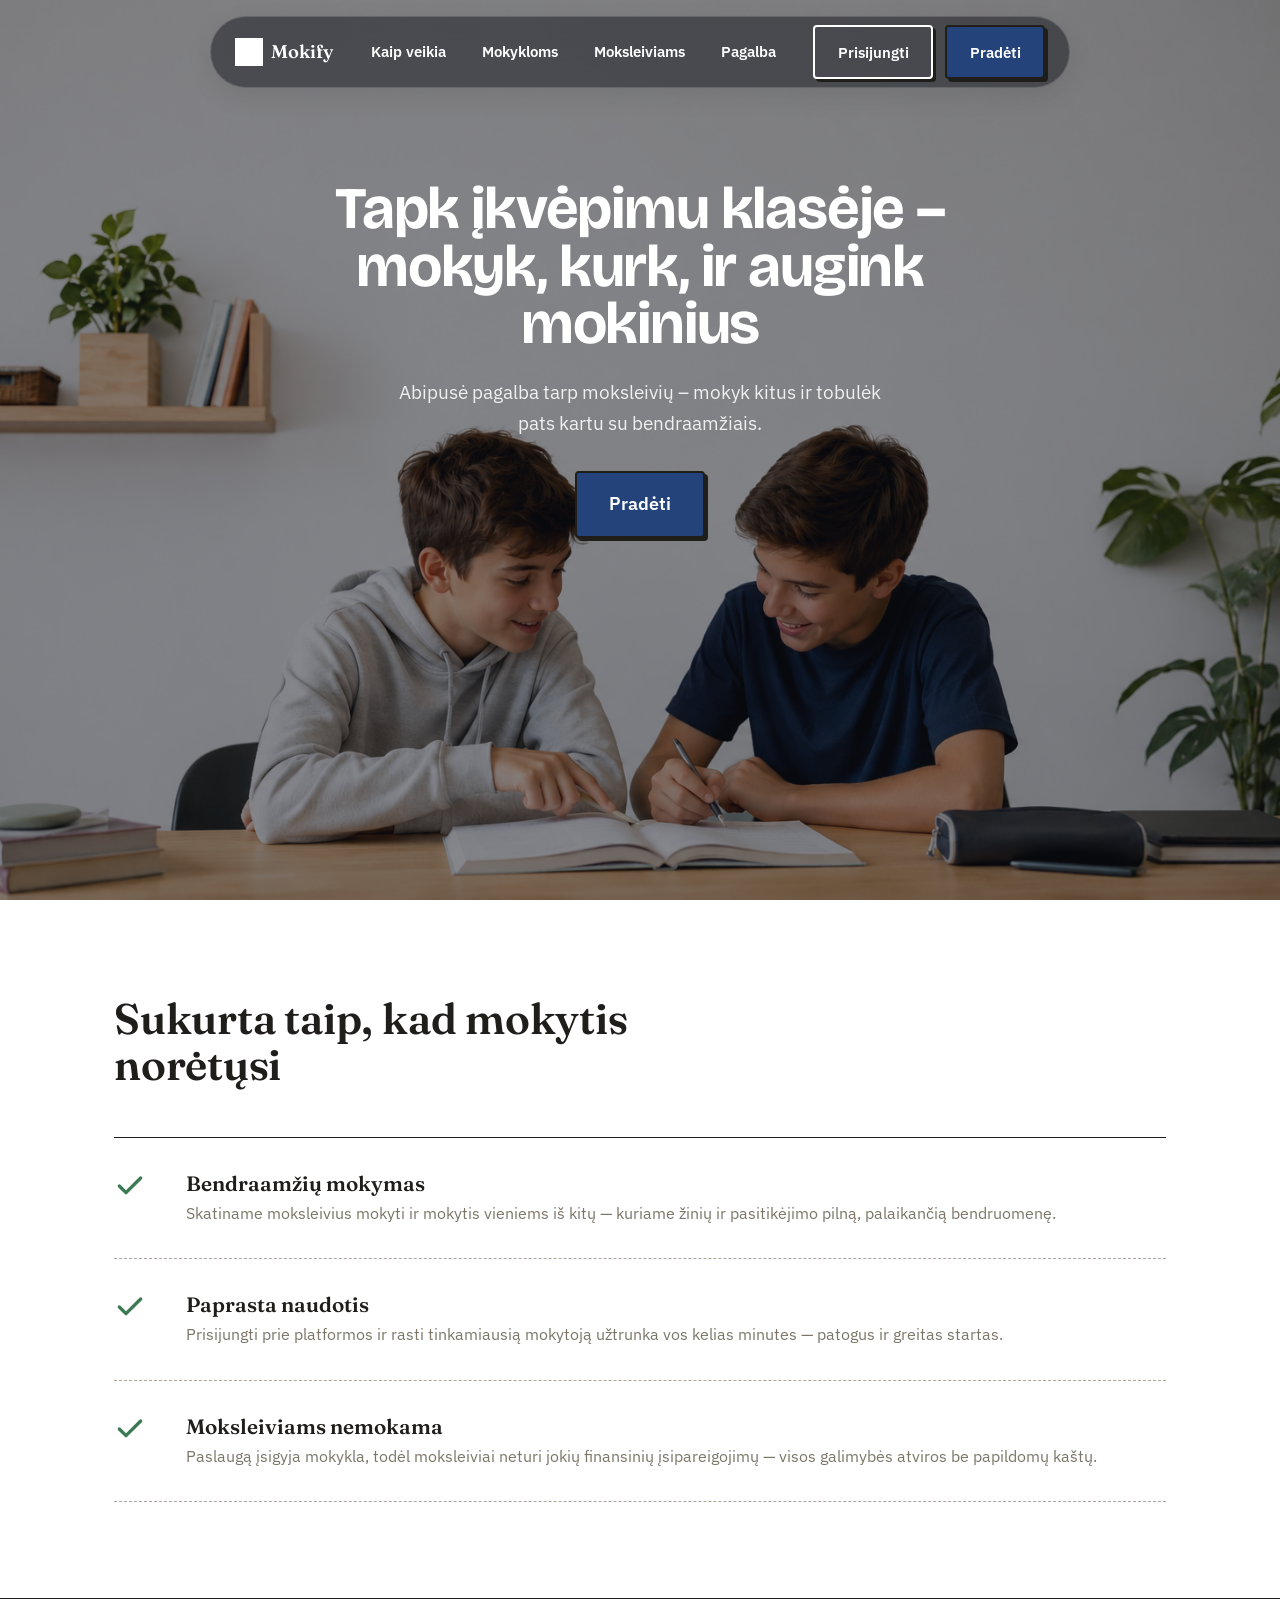
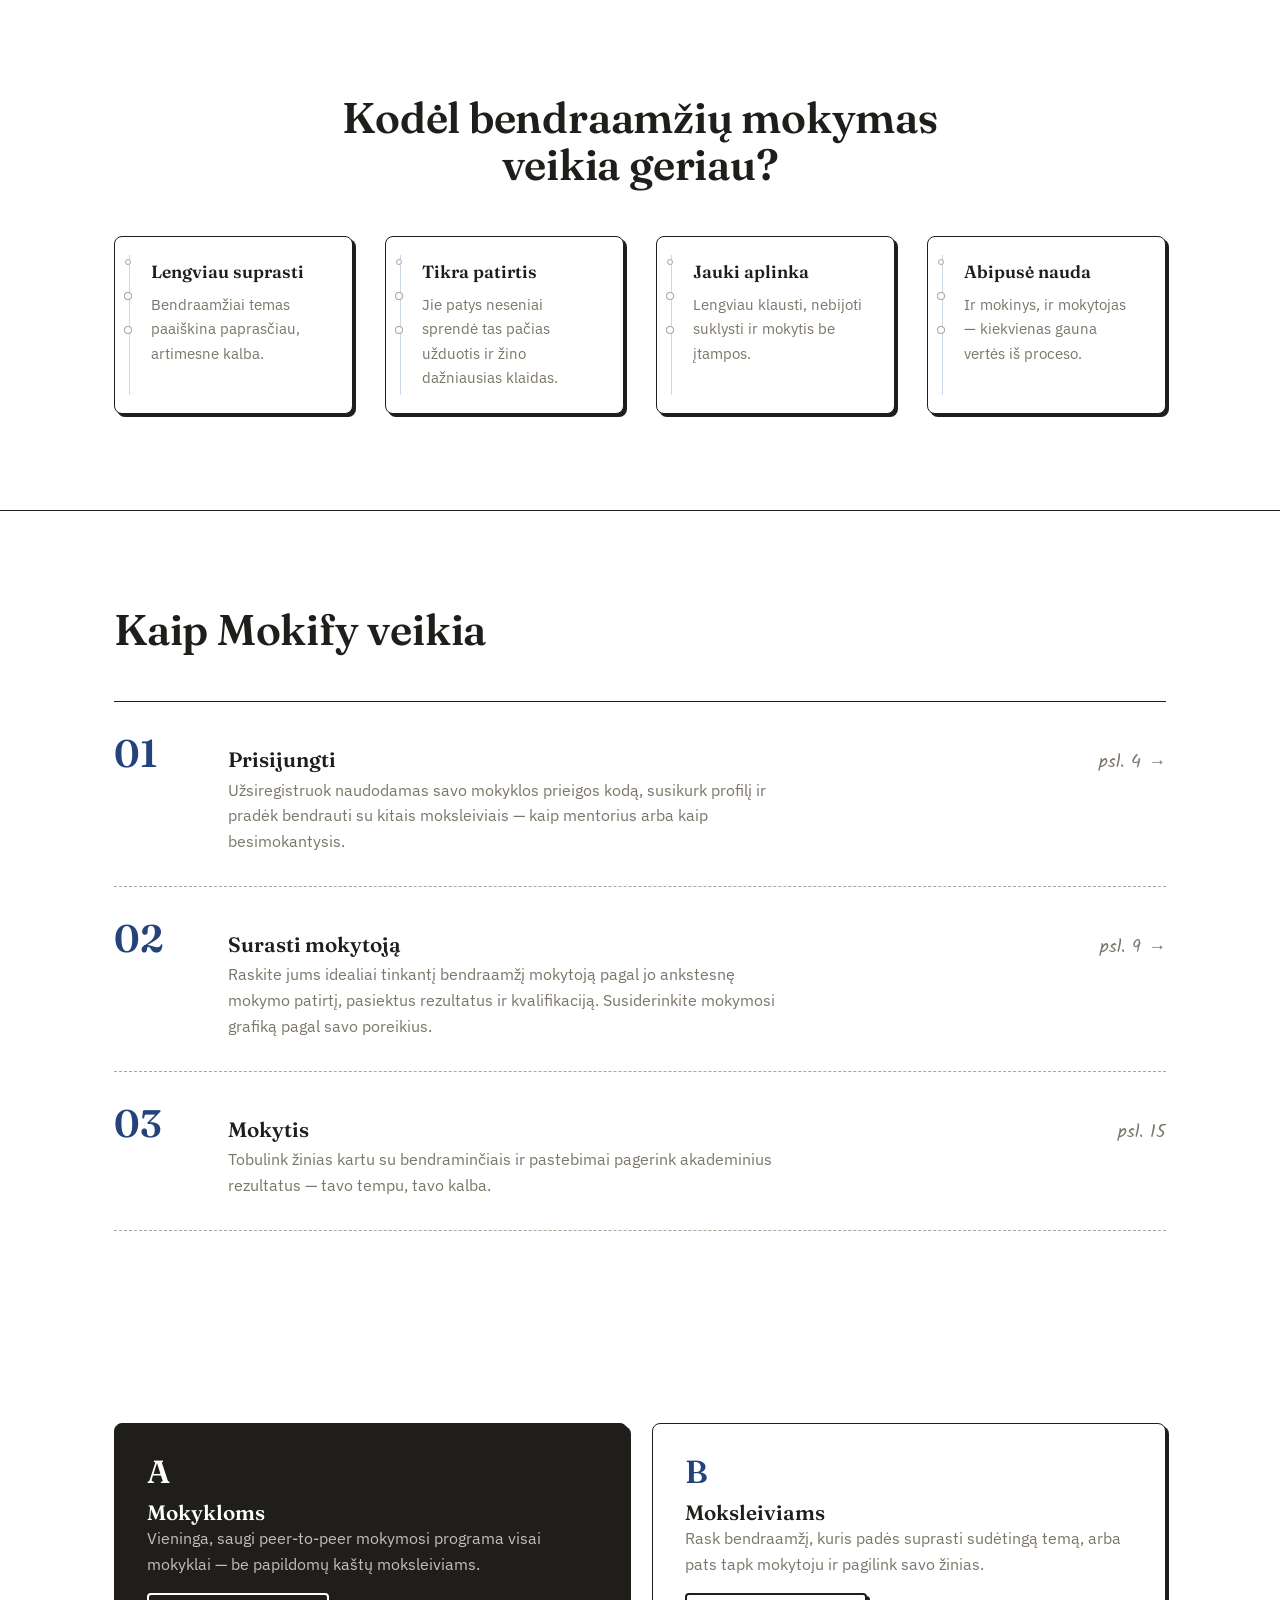
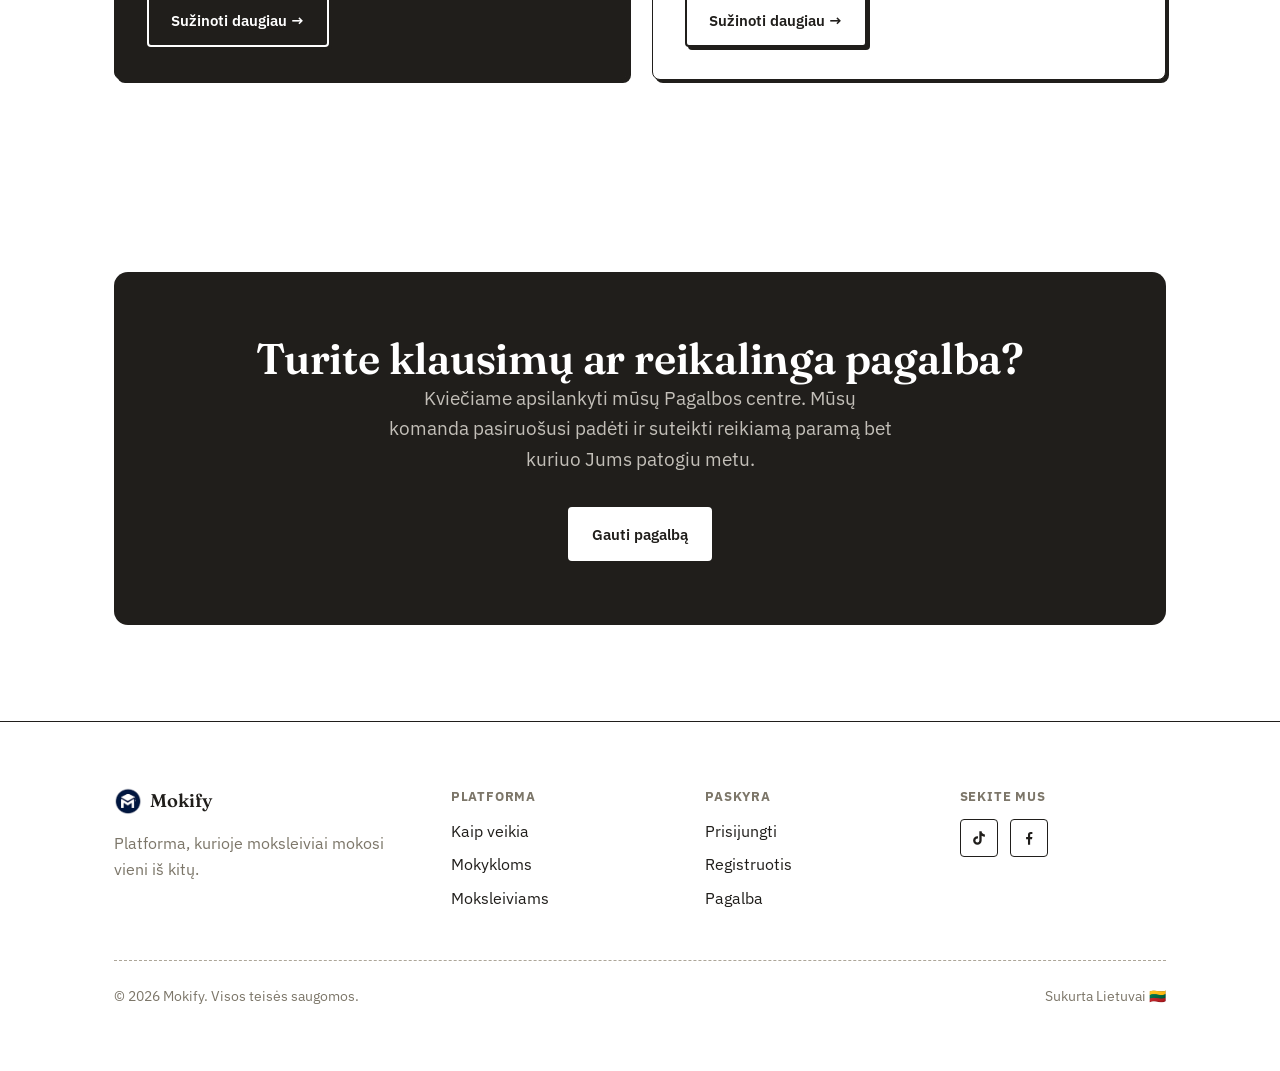
==== commit 65545802: "Distinct hero font, remove red marginnotes, drop stray photo section - Hero h1 now uses Bricolage Gr" ====
--- a/index.html
+++ b/index.html
@@ -70,7 +70,6 @@
   <section class="section">
     <div class="container">
       <div class="section-head" data-reveal>
-        <p class="marginnote"><span class="tag">§2</span> Kodėl Mokify</p>
         <h2>Sukurta taip, kad mokytis norėtųsi</h2>
       </div>
 
@@ -80,7 +79,6 @@
           <div>
             <h3>Bendraamžių mokymas</h3>
             <p class="text-muted">Skatiname moksleivius mokyti ir mokytis vieniems iš kitų — kuriame žinių ir pasitikėjimo pilną, palaikančią bendruomenę.</p>
-            <p class="marginnote">puiku! ✎</p>
           </div>
         </div>
 
@@ -89,7 +87,6 @@
           <div>
             <h3>Paprasta naudotis</h3>
             <p class="text-muted">Prisijungti prie platformos ir rasti tinkamiausią mokytoją užtrunka vos kelias minutes — patogus ir greitas startas.</p>
-            <p class="marginnote">greitai! ✎</p>
           </div>
         </div>
 
@@ -98,7 +95,6 @@
           <div>
             <h3>Moksleiviams nemokama</h3>
             <p class="text-muted">Paslaugą įsigyja mokykla, todėl moksleiviai neturi jokių finansinių įsipareigojimų — visos galimybės atviros be papildomų kaštų.</p>
-            <p class="marginnote">be kaštų! ✎</p>
           </div>
         </div>
       </div>
@@ -109,7 +105,6 @@
   <section class="section" style="background:var(--paper-raised); border-top:1.5px solid var(--ink-900); border-bottom:1.5px solid var(--ink-900);">
     <div class="container">
       <div class="section-head center" data-reveal>
-        <p class="marginnote" style="justify-content:center;"><span class="tag">§3</span> Skirtumas, kurį pajusi</p>
         <h2>Kodėl bendraamžių mokymas veikia geriau?</h2>
       </div>
 
@@ -138,7 +133,6 @@
   <section class="section">
     <div class="container">
       <div class="section-head" data-reveal>
-        <p class="marginnote"><span class="tag">§4</span> Trys žingsniai</p>
         <h2>Kaip Mokify veikia</h2>
       </div>
 
@@ -190,19 +184,6 @@
           <p class="text-muted">Rask bendraamžį, kuris padės suprasti sudėtingą temą, arba pats tapk mokytoju ir pagilink savo žinias.</p>
           <a href="moksleiviams.html" class="btn btn-ghost mt-4">Sužinoti daugiau →</a>
         </article>
-      </div>
-    </div>
-  </section>
-
-  <!-- REAL MOMENT — second photo, placed asymmetrically -->
-  <section class="section" style="padding-block: var(--space-6);">
-    <div class="container" style="display:flex; justify-content:flex-end;">
-      <div data-reveal="scale" style="--reveal-delay:0ms; --rot:-2deg;">
-        <figure class="photo-corner" style="max-width:220px;">
-          <span class="tape"></span>
-          <img src="assets/img/photo-desk.jpg" alt="Moksleivės kartu žiūri į vadovėlį prie mokyklos suolo." loading="lazy">
-          <figcaption>bendraamžiai, ne robotai</figcaption>
-        </figure>
       </div>
     </div>
   </section>
--- a/assets/css/style.css
+++ b/assets/css/style.css
@@ -7,7 +7,7 @@
    from another company's visual identity.
    ========================================================================== */
 
-@import url('https://fonts.googleapis.com/css2?family=Fraunces:opsz,wght@9..144,500;9..144,600;9..144,700&family=IBM+Plex+Sans:wght@400;500;600;700&family=Kalam:wght@400;700&display=swap');
+@import url('https://fonts.googleapis.com/css2?family=Fraunces:opsz,wght@9..144,500;9..144,600;9..144,700&family=IBM+Plex+Sans:wght@400;500;600;700&family=Kalam:wght@400;700&family=Bricolage+Grotesque:opsz,wght@12..96,600;12..96,700&display=swap');
 
 :root {
   /* Paper */
@@ -46,6 +46,7 @@
   --font-display: 'Fraunces', Georgia, serif;
   --font-body: 'IBM Plex Sans', system-ui, -apple-system, sans-serif;
   --font-hand: 'Kalam', cursive;
+  --font-hero: 'Bricolage Grotesque', var(--font-display);
 
   /* Space (4/8pt rhythm) */
   --space-1: 4px;
@@ -74,9 +75,7 @@
   --dur-fast: 150ms;
   --dur-base: 260ms;
   --dur-slow: 420ms;
-
-  /* Layout */
-  --header-h: 72px;
+  --dur-header: 520ms;
 
   color-scheme: light;
 }
@@ -116,6 +115,10 @@
 h1, h2, h3, h4, p { margin: 0; }
 
 ::selection { background: var(--highlighter); color: var(--ink-900); }
+
+/* Hide the browser's scrollbar entirely — page stays scrollable, just no visible track/thumb */
+html { scrollbar-width: none; -ms-overflow-style: none; }
+html::-webkit-scrollbar { width: 0; height: 0; display: none; }
 
 :focus-visible {
   outline: 3px solid var(--pen-blue);
@@ -184,27 +187,6 @@
 /* ==========================================================================
    Typography
    ========================================================================== */
-
-.marginnote {
-  display: inline-flex;
-  align-items: baseline;
-  gap: var(--space-2);
-  font-family: var(--font-hand);
-  font-size: 1.3rem;
-  color: var(--pen-red);
-  margin-bottom: var(--space-3);
-}
-.marginnote .tag {
-  font-family: var(--font-body);
-  font-size: 0.72rem;
-  font-weight: 700;
-  letter-spacing: 0.08em;
-  text-transform: uppercase;
-  color: var(--ink-500);
-  border: 1.5px solid var(--ink-300);
-  border-radius: var(--radius-sm);
-  padding: 0.15em 0.5em;
-}
 
 h1, .h1 {
   font-family: var(--font-display);
@@ -285,23 +267,41 @@
 .btn[disabled] { opacity: 0.5; cursor: not-allowed; pointer-events: none; box-shadow: none; }
 
 /* ==========================================================================
-   Header / Nav — a row of folder tabs, not a floating pill
+   Header / Nav — a floating rounded "island", pinned to the top of the
+   viewport and detached from the edges (à la Dynamic Island), instead of
+   a full-width bar
    ========================================================================== */
 
 .site-header {
-  position: sticky;
-  top: 0;
+  position: fixed;
+  top: var(--space-4);
+  left: 50%;
   z-index: 100;
-  background: var(--paper);
-  border-bottom: 1.5px solid var(--ink-900);
-}
+  width: calc(100% - var(--space-6) * 2);
+  max-width: 860px;
+  border-radius: 999px;
+  background: rgba(255, 255, 255, 0.8);
+  border: 1.5px solid rgba(32, 30, 27, 0.1);
+  box-shadow: var(--shadow-soft);
+  backdrop-filter: blur(16px) saturate(140%);
+  -webkit-backdrop-filter: blur(16px) saturate(140%);
+  transform: translateX(-50%);
+  transition: background var(--dur-header) var(--ease-out),
+              border-color var(--dur-header) var(--ease-out),
+              box-shadow var(--dur-header) var(--ease-out),
+              border-radius var(--dur-header) var(--ease-out);
+}
+.site-header.nav-open { border-radius: var(--radius-lg); }
+
+.site-header .container { max-width: none; margin-inline: 0; padding-inline: 0; }
 
 .nav-shell {
   display: flex;
   align-items: center;
   justify-content: space-between;
   gap: var(--space-4);
-  padding-block: var(--space-3);
+  padding-block: var(--space-2);
+  padding-inline: var(--space-5);
 }
 
 .brand {
@@ -310,34 +310,26 @@
   gap: var(--space-2);
   font-family: var(--font-display);
   font-weight: 600;
-  font-size: 1.25rem;
+  font-size: 1.15rem;
   color: var(--ink-900);
-}
-.brand img { height: 30px; width: 30px; }
+  transition: color var(--dur-header) var(--ease-out);
+}
+.brand img { height: 28px; width: 28px; transition: filter var(--dur-header) var(--ease-out); }
 
 .nav-links {
   display: none;
-  align-items: stretch;
-  gap: 0;
+  align-items: center;
+  gap: var(--space-1);
   font-weight: 600;
   font-size: 0.92rem;
 }
 .nav-links a {
   padding: var(--space-2) var(--space-4);
-  border: 1.5px solid transparent;
-  border-bottom: none;
-  border-radius: var(--radius-md) var(--radius-md) 0 0;
-  margin-bottom: -1px;
-  transform: translateY(2px);
-  transition: transform var(--dur-fast) var(--ease-out), border-color var(--dur-fast) var(--ease-out), background var(--dur-fast) var(--ease-out);
-}
-.nav-links a:hover { transform: translateY(0); background: var(--paper-raised); border-color: var(--ink-300); }
-.nav-links a[aria-current="page"] {
-  transform: translateY(0);
-  background: var(--paper-raised);
-  border-color: var(--ink-900);
-  border-bottom: 1px solid var(--paper-raised);
-}
+  border-radius: 999px;
+  transition: background var(--dur-header) var(--ease-out), color var(--dur-header) var(--ease-out);
+}
+.nav-links a:hover { background: rgba(32, 30, 27, 0.08); }
+.nav-links a[aria-current="page"] { background: rgba(32, 30, 27, 0.08); }
 
 .nav-actions { display: flex; align-items: center; gap: var(--space-2); }
 .nav-cta-group { display: none; align-items: center; gap: var(--space-3); }
@@ -346,12 +338,13 @@
   display: inline-flex;
   align-items: center;
   justify-content: center;
-  width: 44px;
-  height: 44px;
-  border-radius: var(--radius-sm);
+  width: 40px;
+  height: 40px;
+  border-radius: 999px;
   border: 1.5px solid var(--ink-900);
   background: var(--paper-raised);
   cursor: pointer;
+  transition: border-color var(--dur-header) var(--ease-out), background var(--dur-header) var(--ease-out), color var(--dur-header) var(--ease-out);
 }
 
 @media (min-width: 900px) {
@@ -360,25 +353,26 @@
   .nav-toggle { display: none; }
 }
 
-/* Transparent header floating over a full-bleed hero photo, until scrolled */
-.site-header--transparent {
-  transition: background var(--dur-base) var(--ease-out), border-color var(--dur-base) var(--ease-out);
-}
+/* Dark-glass variant floating over a full-bleed hero photo, until scrolled */
 .site-header--transparent:not(.is-scrolled) {
-  background: transparent;
-  border-bottom-color: transparent;
+  background: rgba(20, 22, 28, 0.5);
+  border-color: rgba(255, 255, 255, 0.16);
 }
 .site-header--transparent:not(.is-scrolled) .brand,
 .site-header--transparent:not(.is-scrolled) .nav-links a,
 .site-header--transparent:not(.is-scrolled) .nav-toggle {
   color: var(--white);
 }
-.site-header--transparent:not(.is-scrolled) .nav-links a:hover {
-  background: rgba(255, 255, 255, 0.14);
-  border-color: rgba(255, 255, 255, 0.4);
+.site-header--transparent:not(.is-scrolled) .brand img {
+  /* Flattens the mark's navy/white to solid white so it reads against the photo */
+  filter: brightness(0) invert(1);
+}
+.site-header--transparent:not(.is-scrolled) .nav-links a:hover,
+.site-header--transparent:not(.is-scrolled) .nav-links a[aria-current="page"] {
+  background: rgba(255, 255, 255, 0.16);
 }
 .site-header--transparent:not(.is-scrolled) .nav-toggle {
-  border-color: var(--white);
+  border-color: rgba(255, 255, 255, 0.5);
   background: rgba(255, 255, 255, 0.1);
 }
 .site-header--transparent:not(.is-scrolled) .btn-ghost {
@@ -433,24 +427,23 @@
 
 .hero-copy .lede { margin-top: var(--space-5); }
 
-/* Full-bleed photo hero, image runs behind the transparent header */
+/* Full-bleed photo hero. The header now floats above it (position: fixed),
+   so it no longer reserves layout space — the hero simply fills the whole
+   viewport, and the fixed top padding just clears the floating nav island. */
 .hero--photo {
   position: relative;
   isolation: isolate;
-  min-height: min(760px, 94vh);
+  min-height: 100dvh;
   display: flex;
-  align-items: center;
-  padding-top: var(--space-9);
-  padding-bottom: var(--space-9);
+  align-items: flex-start;
+  padding-top: clamp(110px, 20vh, 200px);
+  padding-bottom: var(--space-8);
 }
 .hero--photo::before,
 .hero--photo::after {
   content: "";
   position: absolute;
-  left: 0;
-  right: 0;
-  top: calc(-1 * var(--header-h));
-  bottom: 0;
+  inset: 0;
   z-index: -1;
 }
 .hero--photo::before {
@@ -459,14 +452,20 @@
 .hero--photo::after {
   background: rgba(16, 18, 26, 0.5);
 }
-.hero--photo .hero-copy { max-width: 640px; }
-.hero--photo h1 { color: var(--white); }
-.hero--photo .lede { color: rgba(255, 255, 255, 0.88); }
+.hero--photo .hero-copy { max-width: 720px; margin-inline: auto; text-align: center; }
+.hero--photo h1 {
+  color: var(--white);
+  font-family: var(--font-hero);
+  font-weight: 700;
+  letter-spacing: -0.02em;
+}
+.hero--photo .lede { color: rgba(255, 255, 255, 0.88); margin-inline: auto; }
 
 .hero-actions {
   display: flex;
   flex-wrap: wrap;
   align-items: center;
+  justify-content: center;
   gap: var(--space-4);
   margin-top: var(--space-6);
 }
@@ -500,43 +499,6 @@
 }
 
 /* ==========================================================================
-   Photo corner — a real photo pinned like a taped snapshot, not a hero image
-   ========================================================================== */
-
-.photo-corner {
-  position: relative;
-  width: 100%;
-  max-width: 280px;
-  margin-inline: auto;
-  background: var(--white);
-  padding: var(--space-2) var(--space-2) var(--space-6);
-  box-shadow: var(--stamp-md);
-  border: 1.5px solid var(--ink-900);
-}
-.photo-corner img { width: 100%; aspect-ratio: 4/5; object-fit: cover; }
-.photo-corner figcaption {
-  position: absolute;
-  bottom: var(--space-2);
-  left: 0;
-  right: 0;
-  text-align: center;
-  font-family: var(--font-hand);
-  font-size: 1.05rem;
-  color: var(--ink-700);
-}
-.photo-corner .tape {
-  position: absolute;
-  top: -14px;
-  left: 50%;
-  width: 64px;
-  height: 24px;
-  margin-left: -32px;
-  background: rgba(252, 228, 119, 0.55);
-  border: 1px solid rgba(32, 30, 27, 0.15);
-  transform: rotate(-3deg);
-}
-
-/* ==========================================================================
    Worksheet list — "Kodėl Mokify" as corrected exercise lines
    ========================================================================== */
 
@@ -559,7 +521,6 @@
   height: 32px;
 }
 .worksheet-row h3 { margin-bottom: var(--space-1); }
-.worksheet-row .marginnote { margin-bottom: 0; margin-top: var(--space-2); font-size: 1.1rem; }
 
 /* ==========================================================================
    Flashcards — "Kodėl bendraamžių mokymas geriau" as a fanned study-card deck
@@ -733,7 +694,7 @@
    404 page — full-height, no-scroll shell, video stacked over text
    ========================================================================== */
 
-.notfound-shell { min-height: 100dvh; display: flex; flex-direction: column; }
+.notfound-shell { min-height: 100dvh; display: flex; flex-direction: column; padding-top: clamp(90px, 16vh, 160px); }
 .notfound-main { flex: 1; display: flex; align-items: center; padding-block: var(--space-3); min-height: 0; }
 .notfound-stack { width: 100%; display: flex; flex-direction: column; align-items: center; text-align: center; gap: var(--space-2); }
 
@@ -833,7 +794,6 @@
 }
 
 .notfound-copy { max-width: 46ch; }
-.notfound-copy .marginnote { justify-content: center; margin-bottom: 0; }
 .notfound-copy .lede { margin-inline: auto; }
 .notfound-copy .hero-actions { justify-content: center; }
 
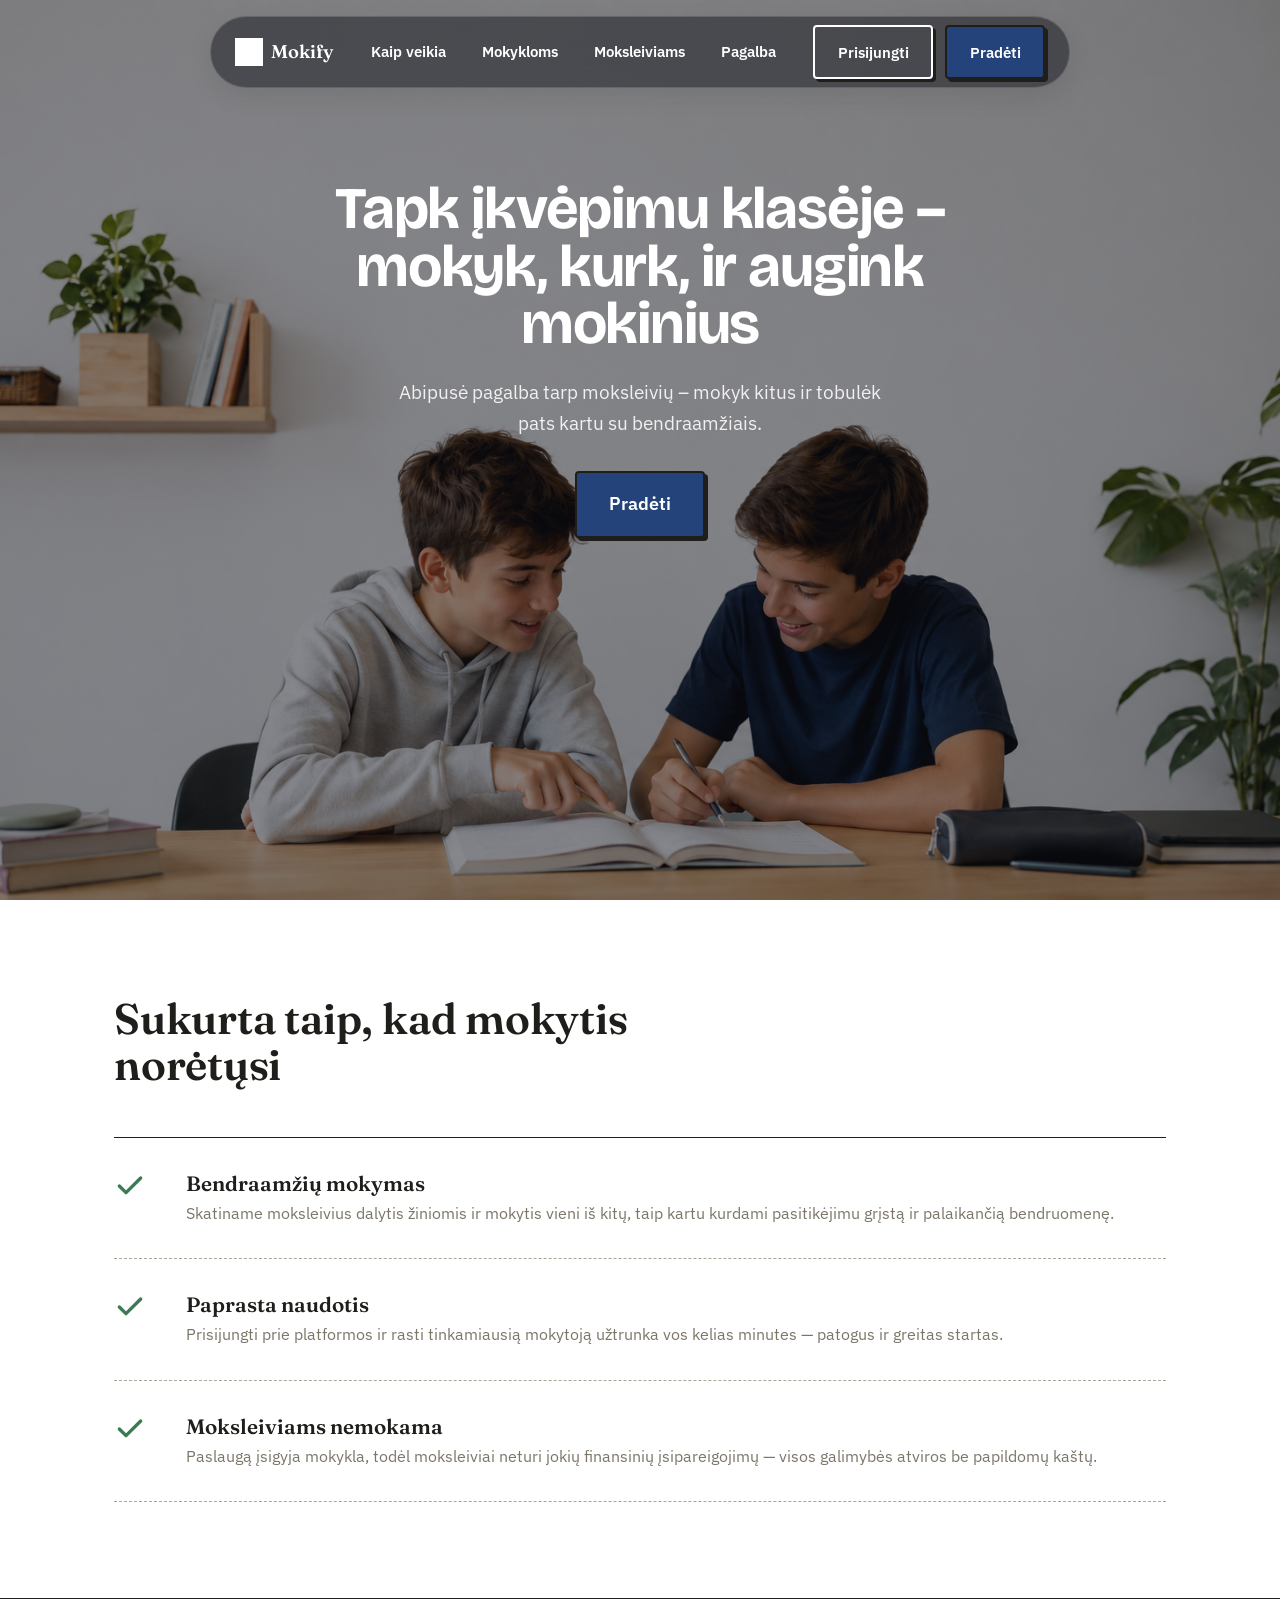
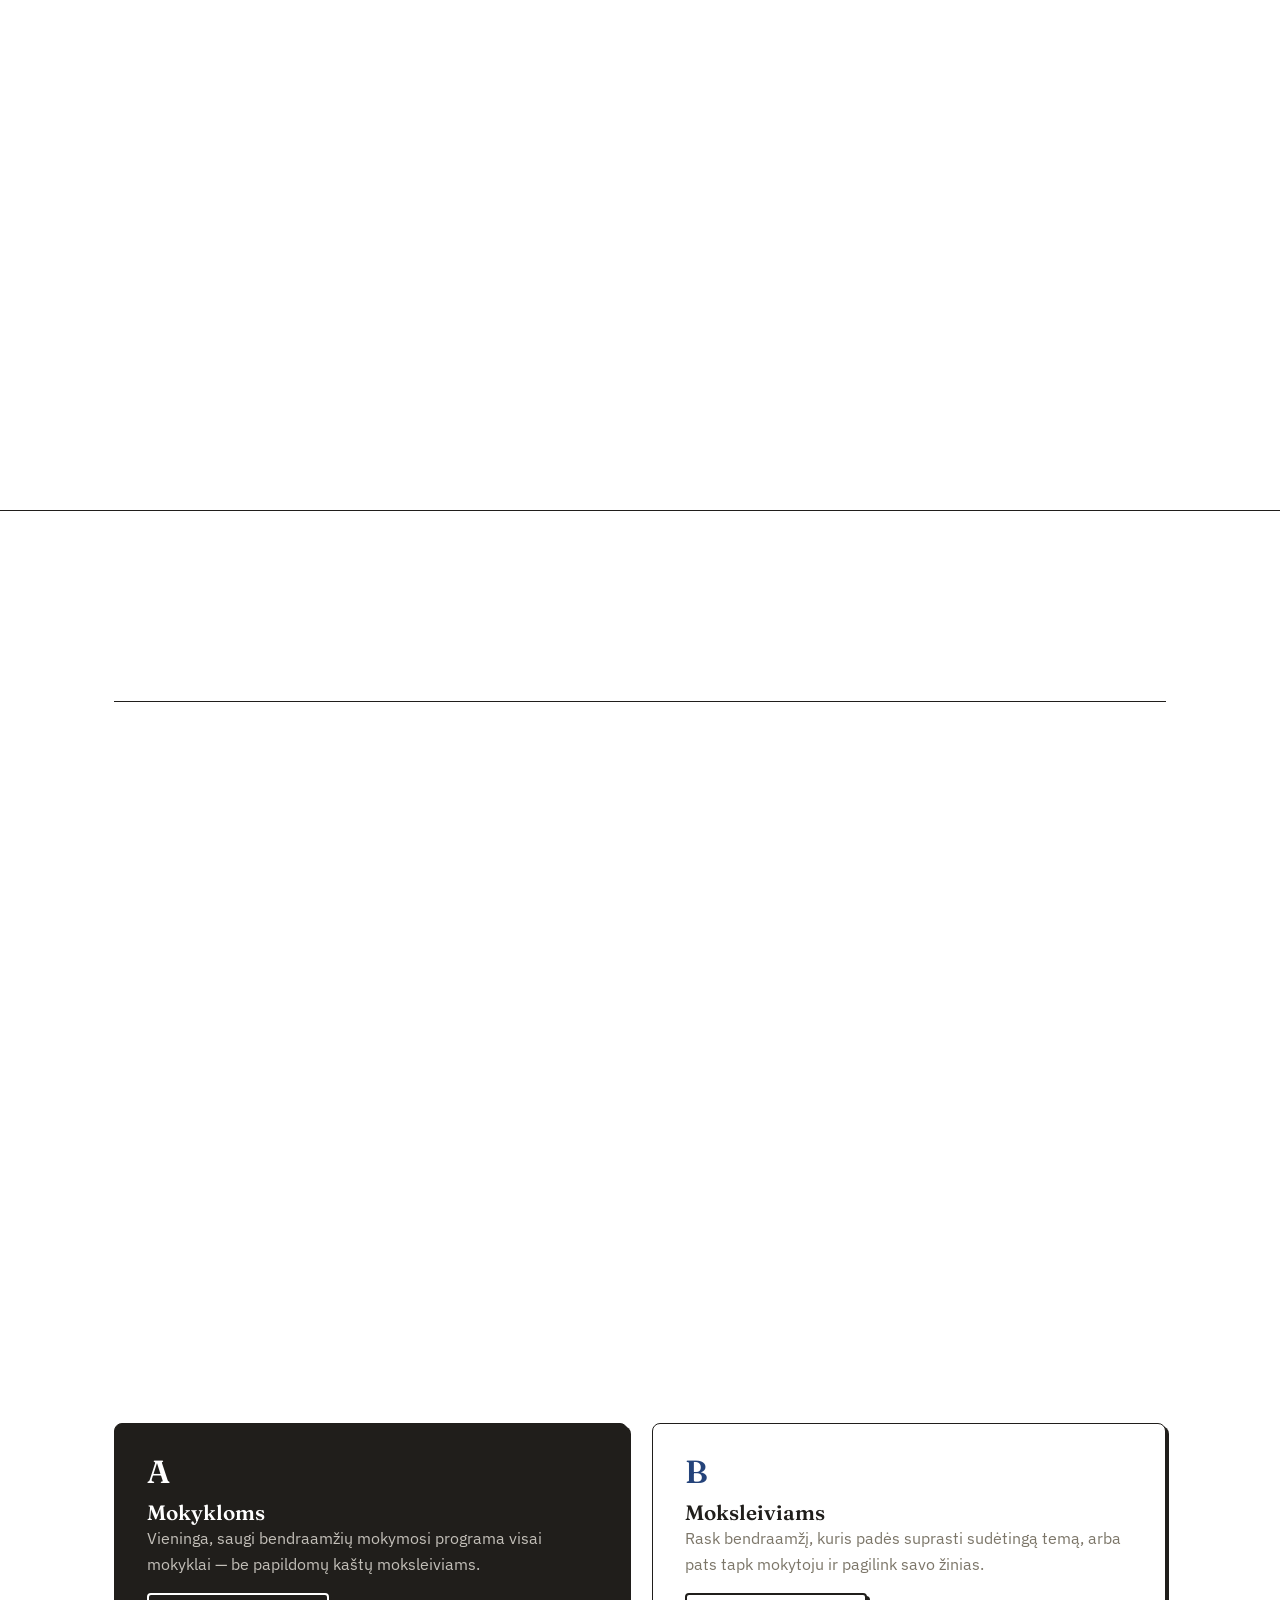
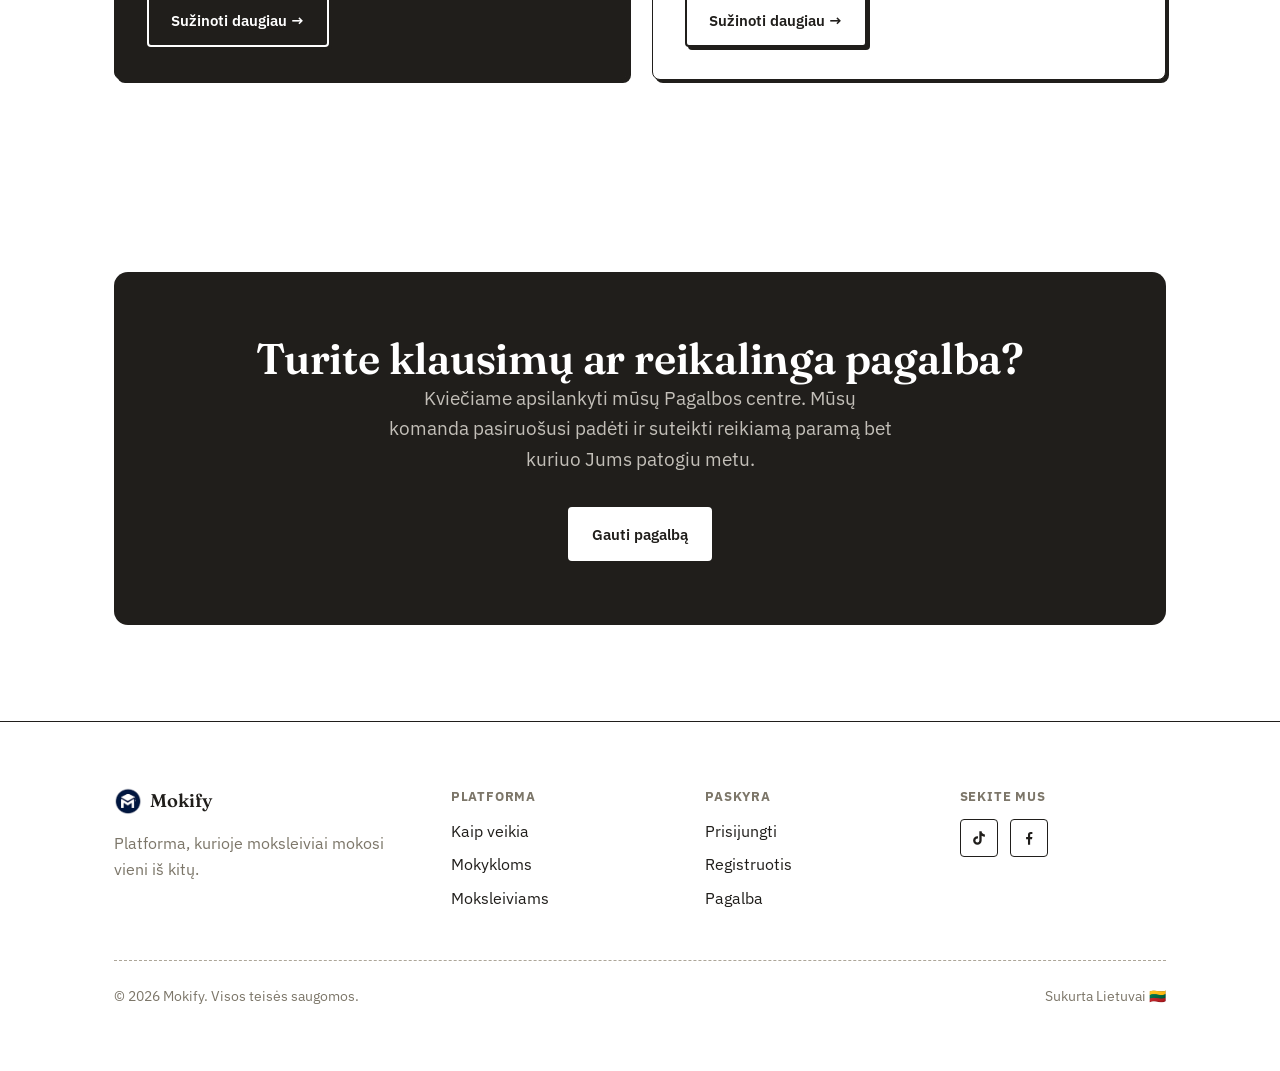
==== commit 83f08760: "Rephrase peer-teaching copy, drop page numbers, remove peer-to-peer wording - Reworded the Bendraamz" ====
--- a/index.html
+++ b/index.html
@@ -78,7 +78,7 @@
           <svg class="worksheet-check" viewBox="0 0 24 24" fill="none" stroke="currentColor" stroke-width="2.5" stroke-linecap="round" stroke-linejoin="round"><path d="M20 6 9 17l-5-5"/></svg>
           <div>
             <h3>Bendraamžių mokymas</h3>
-            <p class="text-muted">Skatiname moksleivius mokyti ir mokytis vieniems iš kitų — kuriame žinių ir pasitikėjimo pilną, palaikančią bendruomenę.</p>
+            <p class="text-muted">Skatiname moksleivius dalytis žiniomis ir mokytis vieni iš kitų, taip kartu kurdami pasitikėjimu grįstą ir palaikančią bendruomenę.</p>
           </div>
         </div>
 
@@ -143,7 +143,6 @@
             <h3>Prisijungti</h3>
             <p class="text-muted">Užsiregistruok naudodamas savo mokyklos prieigos kodą, susikurk profilį ir pradėk bendrauti su kitais moksleiviais — kaip mentorius arba kaip besimokantysis.</p>
           </div>
-          <span class="syllabus-page">psl. 4 →</span>
         </div>
 
         <div class="syllabus-row" data-reveal style="--reveal-delay:100ms;">
@@ -152,7 +151,6 @@
             <h3>Surasti mokytoją</h3>
             <p class="text-muted">Raskite jums idealiai tinkantį bendraamžį mokytoją pagal jo ankstesnę mokymo patirtį, pasiektus rezultatus ir kvalifikaciją. Susiderinkite mokymosi grafiką pagal savo poreikius.</p>
           </div>
-          <span class="syllabus-page">psl. 9 →</span>
         </div>
 
         <div class="syllabus-row" data-reveal style="--reveal-delay:200ms;">
@@ -161,7 +159,6 @@
             <h3>Mokytis</h3>
             <p class="text-muted">Tobulink žinias kartu su bendraminčiais ir pastebimai pagerink akademinius rezultatus — tavo tempu, tavo kalba.</p>
           </div>
-          <span class="syllabus-page">psl. 15</span>
         </div>
       </div>
     </div>
@@ -174,7 +171,7 @@
         <article class="audience-card is-dark" data-reveal>
           <span class="syllabus-num" style="color:var(--paper);">A</span>
           <h3 class="mt-2">Mokykloms</h3>
-          <p style="color:rgba(250,246,238,0.75);">Vieninga, saugi peer-to-peer mokymosi programa visai mokyklai — be papildomų kaštų moksleiviams.</p>
+          <p style="color:rgba(250,246,238,0.75);">Vieninga, saugi bendraamžių mokymosi programa visai mokyklai — be papildomų kaštų moksleiviams.</p>
           <a href="mokykloms.html" class="btn btn-ghost mt-4" style="background:transparent; border-color:var(--paper); color:var(--paper);">Sužinoti daugiau →</a>
         </article>
 
--- a/assets/css/style.css
+++ b/assets/css/style.css
@@ -72,10 +72,10 @@
 
   /* Motion */
   --ease-out: cubic-bezier(0.16, 1, 0.3, 1);
-  --dur-fast: 150ms;
-  --dur-base: 260ms;
-  --dur-slow: 420ms;
-  --dur-header: 520ms;
+  --dur-fast: 180ms;
+  --dur-base: 320ms;
+  --dur-slow: 480ms;
+  --dur-header: 600ms;
 
   color-scheme: light;
 }
@@ -403,15 +403,19 @@
    Motion — scroll reveal
    ========================================================================== */
 
+/* --reveal-progress (0-1) is set on the ancestor <section> by JS and
+   inherits down; no default is declared here so that inheritance — rather
+   than a directly-set value — is what reaches these elements. */
 .js [data-reveal] {
-  opacity: 0;
-  transform: translateY(24px);
-  transition: opacity 0.6s var(--ease-out), transform 0.6s var(--ease-out);
-  transition-delay: var(--reveal-delay, 0ms);
-}
-.js [data-reveal].is-visible { opacity: 1; transform: translateY(0); }
-.js [data-reveal="scale"] { transform: translateY(0) rotate(var(--rot, -1deg)) scale(0.96); }
-.js [data-reveal="scale"].is-visible { transform: translateY(0) rotate(var(--rot, -1deg)) scale(1); }
+  opacity: var(--reveal-progress, 0);
+  transform: translateY(calc((1 - var(--reveal-progress, 0)) * 56px));
+  transition: opacity 120ms linear, transform 120ms linear;
+}
+.js [data-reveal="scale"] {
+  transform: translateY(calc((1 - var(--reveal-progress, 0)) * 36px))
+              rotate(var(--rot, -1deg))
+              scale(calc(0.82 + var(--reveal-progress, 0) * 0.18));
+}
 
 /* ==========================================================================
    Hero
@@ -588,7 +592,7 @@
   border-bottom: 1.5px dashed var(--ink-300);
 }
 @media (min-width: 720px) {
-  .syllabus-row { grid-template-columns: 90px 1fr auto; align-items: baseline; gap: var(--space-5); }
+  .syllabus-row { grid-template-columns: 90px 1fr; align-items: baseline; gap: var(--space-5); }
 }
 .syllabus-num {
   font-family: var(--font-display);
@@ -599,12 +603,6 @@
 }
 .syllabus-row h3 { margin-bottom: var(--space-1); }
 .syllabus-row p { max-width: 56ch; }
-.syllabus-page {
-  font-family: var(--font-hand);
-  font-size: 1.1rem;
-  color: var(--ink-500);
-  white-space: nowrap;
-}
 
 /* ==========================================================================
    Audience split
